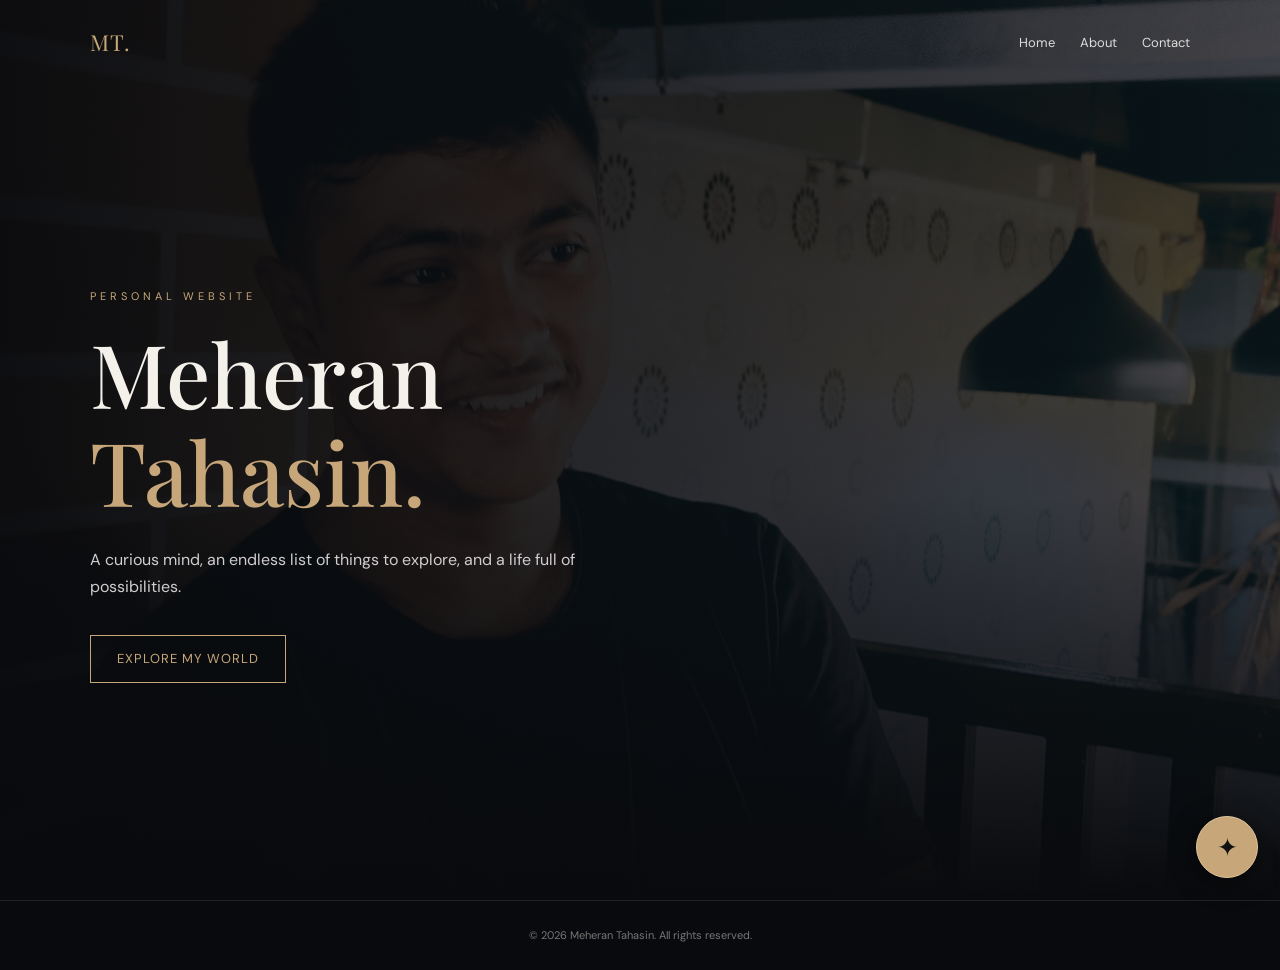
==== index.html @ 2deb5b1f "Update index.html" ====
<!DOCTYPE html>
<html lang="en">
<head>
  <meta charset="UTF-8">
  <meta name="viewport" content="width=device-width, initial-scale=1.0">

  <title>Meheran Tahasin | Personal Website</title>
  <meta name="description" content="The personal website of Meheran Tahasin. Student, technology enthusiast, and aspiring computer scientist.">
  <meta name="author" content="Meheran Tahasin">
  <meta name="theme-color" content="#090a0d">

  <link rel="canonical" href="https://meherantahasin-png.github.io/">

  <meta property="og:type" content="website">
  <meta property="og:title" content="Meheran Tahasin">
  <meta property="og:description" content="A little about my world, interests, ambitions, and ideas.">
  <meta property="og:url" content="https://meherantahasin-png.github.io/">
  <meta property="og:image" content="https://meherantahasin-png.github.io/profile.jpg">

  <link rel="preconnect" href="https://fonts.googleapis.com">
  <link rel="preconnect" href="https://fonts.gstatic.com" crossorigin>
  <link href="https://fonts.googleapis.com/css2?family=DM+Sans:wght@400;500;600;700&family=Playfair+Display:wght@400;500;600;700&display=swap" rel="stylesheet">

  <style>
    :root {
      --bg: #090a0d;
      --surface: #111318;
      --gold: #c7a77a;
      --white: #f4f1eb;
      --muted: #a09da0;
      --border: rgba(255,255,255,.1);
    }

    * {
      margin: 0;
      padding: 0;
      box-sizing: border-box;
      scroll-behavior: smooth;
    }

    body {
      background: var(--bg);
      color: var(--white);
      font-family: 'DM Sans', sans-serif;
      line-height: 1.7;
      overflow-x: hidden;
    }

    a {
      color: inherit;
      text-decoration: none;
    }

    .container {
      width: min(1100px, 88%);
      margin: auto;
    }

    /* Navigation */

    header {
      position: absolute;
      top: 0;
      left: 0;
      width: 100%;
      z-index: 10;
      padding: 24px 0;
    }

    nav {
      display: flex;
      align-items: center;
      justify-content: space-between;
      gap: 20px;
    }

    .logo {
      font-family: 'Playfair Display', serif;
      font-size: 22px;
      color: var(--gold);
      letter-spacing: 1px;
    }

    .nav-links {
      display: flex;
      gap: 25px;
      list-style: none;
      font-size: 13px;
      color: #ddd;
    }

    .nav-links a {
      transition: color .3s;
    }

    .nav-links a:hover {
      color: var(--gold);
    }

    /* Hero */

    .hero {
      min-height: 100vh;
      position: relative;
      display: flex;
      align-items: center;
      overflow: hidden;
      background: #101116;
    }

    .hero-video {
      position: absolute;
      inset: 0;
      width: 100%;
      height: 100%;
      object-fit: cover;
      z-index: 0;
      opacity: .48;
    }

    .hero-overlay {
      position: absolute;
      inset: 0;
      z-index: 1;
      background:
        linear-gradient(90deg, rgba(9,10,13,.95), rgba(9,10,13,.45)),
        linear-gradient(0deg, var(--bg), transparent 45%);
    }

    .hero-content {
      position: relative;
      z-index: 2;
      padding-top: 70px;
    }

    .eyebrow {
      color: var(--gold);
      text-transform: uppercase;
      letter-spacing: 4px;
      font-size: 11px;
      margin-bottom: 18px;
    }

    h1 {
      font-family: 'Playfair Display', serif;
      font-size: clamp(48px, 8vw, 88px);
      font-weight: 500;
      line-height: 1.12;
      max-width: 800px;
    }

    h1 span {
      color: var(--gold);
    }

    .hero-description {
      color: #d0cdd0;
      max-width: 520px;
      margin-top: 25px;
      font-size: 16px;
    }

    .hero-button {
      display: inline-block;
      margin-top: 35px;
      padding: 12px 26px;
      border: 1px solid var(--gold);
      color: var(--gold);
      font-size: 13px;
      letter-spacing: 1px;
      transition: .3s;
    }

    .hero-button:hover {
      background: var(--gold);
      color: var(--bg);
    }

    /* Footer */

    footer {
      padding: 25px 0;
      text-align: center;
      color: #777;
      font-size: 11px;
      border-top: 1px solid var(--border);
      background: var(--bg);
    }

    /* Mobile */

    @media (max-width: 700px) {
      header {
        padding: 18px 0;
      }

      .nav-links {
        gap: 15px;
        font-size: 11px;
      }

      .logo {
        font-size: 18px;
      }

      .hero {
        min-height: 90vh;
      }

      .hero-overlay {
        background:
          linear-gradient(90deg, rgba(9,10,13,.88), rgba(9,10,13,.55)),
          linear-gradient(0deg, var(--bg), transparent 65%);
      }

      .hero-description {
        font-size: 14px;
      }
    }

    @media (max-width: 380px) {
      .nav-links {
        gap: 10px;
        font-size: 10px;
      }
    }

    @media (prefers-reduced-motion: reduce) {
      *,
      *::before,
      *::after {
        scroll-behavior: auto !important;
        animation: none !important;
        transition: none !important;
      }

      .hero-video {
        display: none;
      }
    }
  </style>

  <script type="application/ld+json">
  {
    "@context": "https://schema.org",
    "@type": "Person",
    "name": "Meheran Tahasin",
    "url": "https://meherantahasin-png.github.io/",
    "image": "https://meherantahasin-png.github.io/profile.jpg",
    "email": "meherantahasin@gmail.com",
    "nationality": "Bangladeshi",
    "sameAs": [
      "https://www.instagram.com/meheran_tahasin/",
      "https://www.facebook.com/share/1RuGTZngkF/",
      "https://wa.me/8801410629070"
    ]
  }
  </script>
</head>

<body>

  <!-- NAVIGATION -->

  <header>
    <div class="container">
      <nav>
        <a href="index.html" class="logo">MT.</a>

        <ul class="nav-links">
          <li><a href="index.html" aria-current="page">Home</a></li>
          <li><a href="about.html">About</a></li>
          <li><a href="contact.html">Contact</a></li>
        </ul>
      </nav>
    </div>
  </header>

  <main>

    <!-- HERO -->

    <section class="hero" id="home">

      <video
        class="hero-video"
        autoplay
        muted
        loop
        playsinline
        preload="metadata"
        poster="profile.jpg"
        aria-hidden="true">

        <source src="972.mp4" type="video/mp4">
      </video>

      <div class="hero-overlay"></div>

      <div class="container hero-content">

        <p class="eyebrow">Personal Website</p>

        <h1>
          Meheran<br>
          <span>Tahasin.</span>
        </h1>

        <p class="hero-description">
          A curious mind, an endless list of things to explore,
          and a life full of possibilities.
        </p>

        <a href="about.html" class="hero-button">
          EXPLORE MY WORLD
        </a>

      </div>
    </section>

  </main>

  <!-- FOOTER -->

  <footer>
    <div class="container">
      © <span id="year"></span> Meheran Tahasin. All rights reserved.
    </div>
  </footer>

  <!-- SHARED AI CHATBOT -->

  <script>
    document.getElementById("year").textContent =
      new Date().getFullYear();
  </script>

  <script src="chatbot.js" defer></script>

</body>
</html>
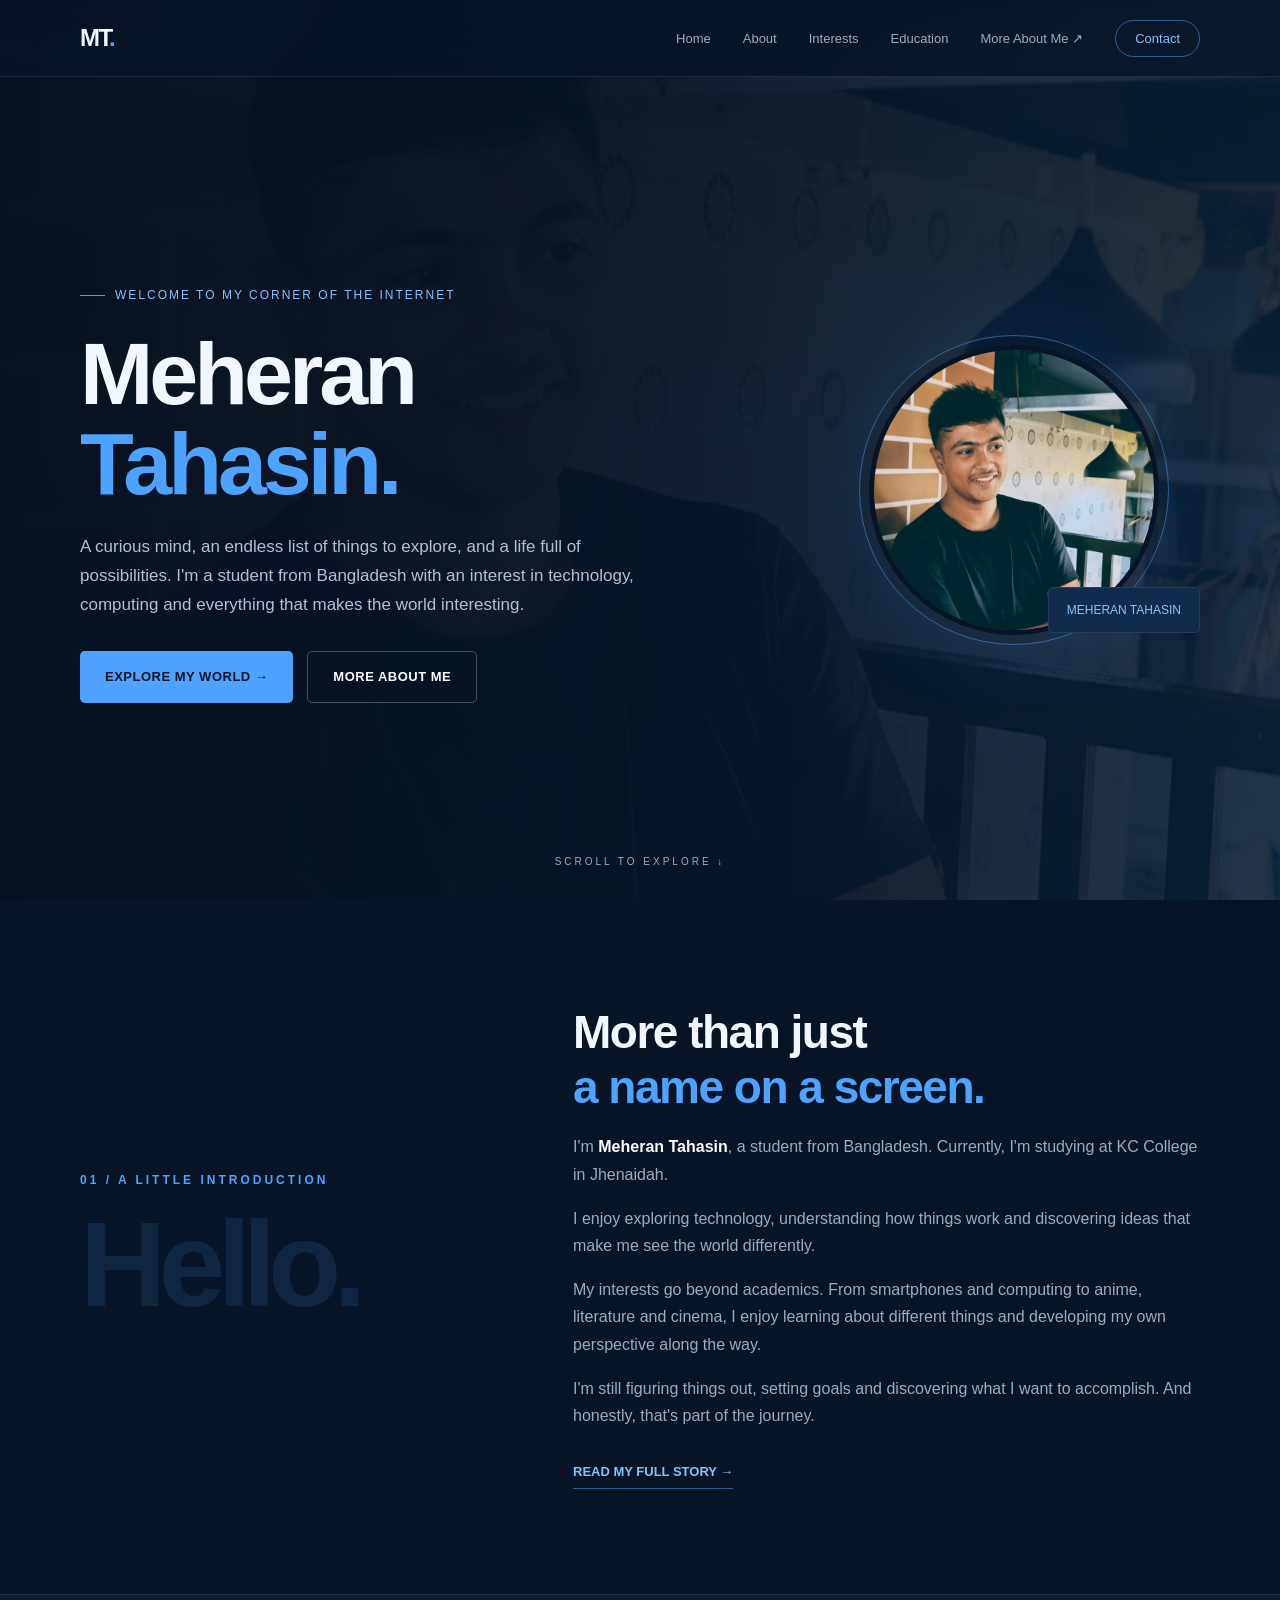
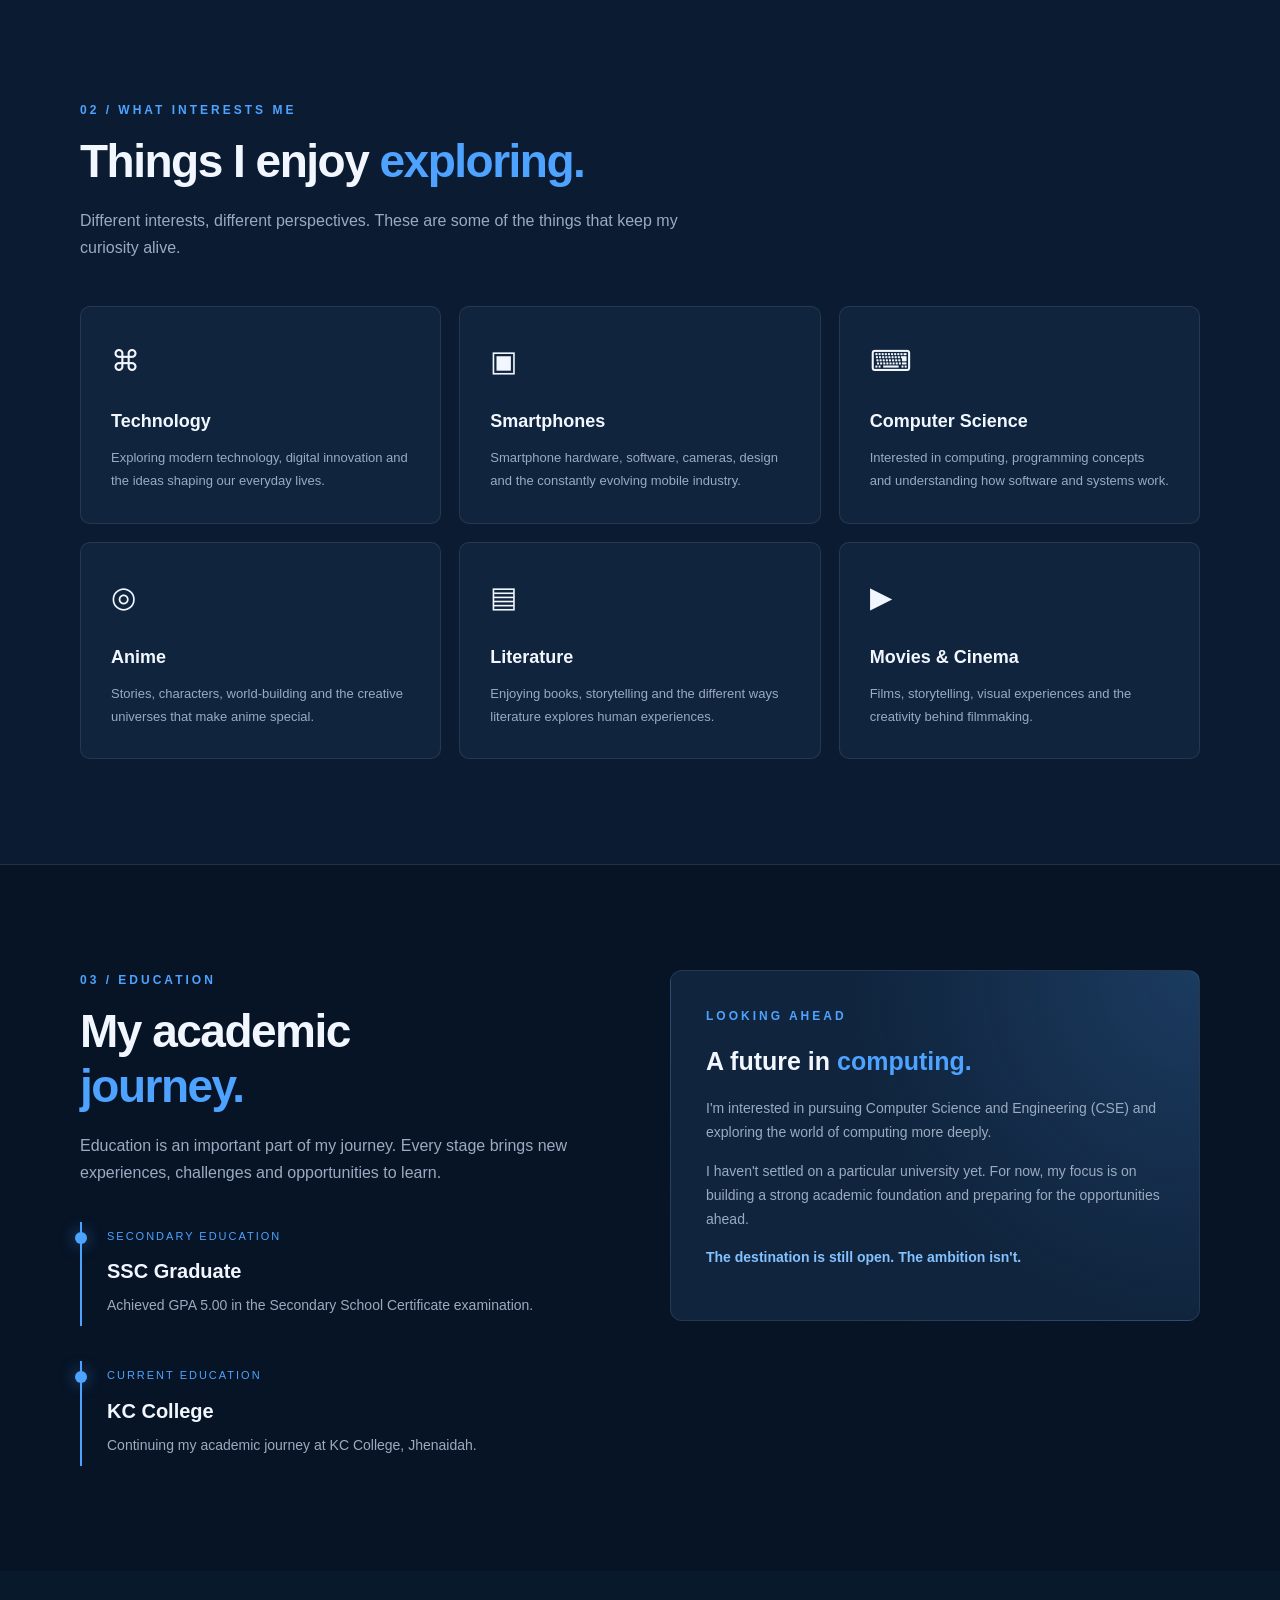
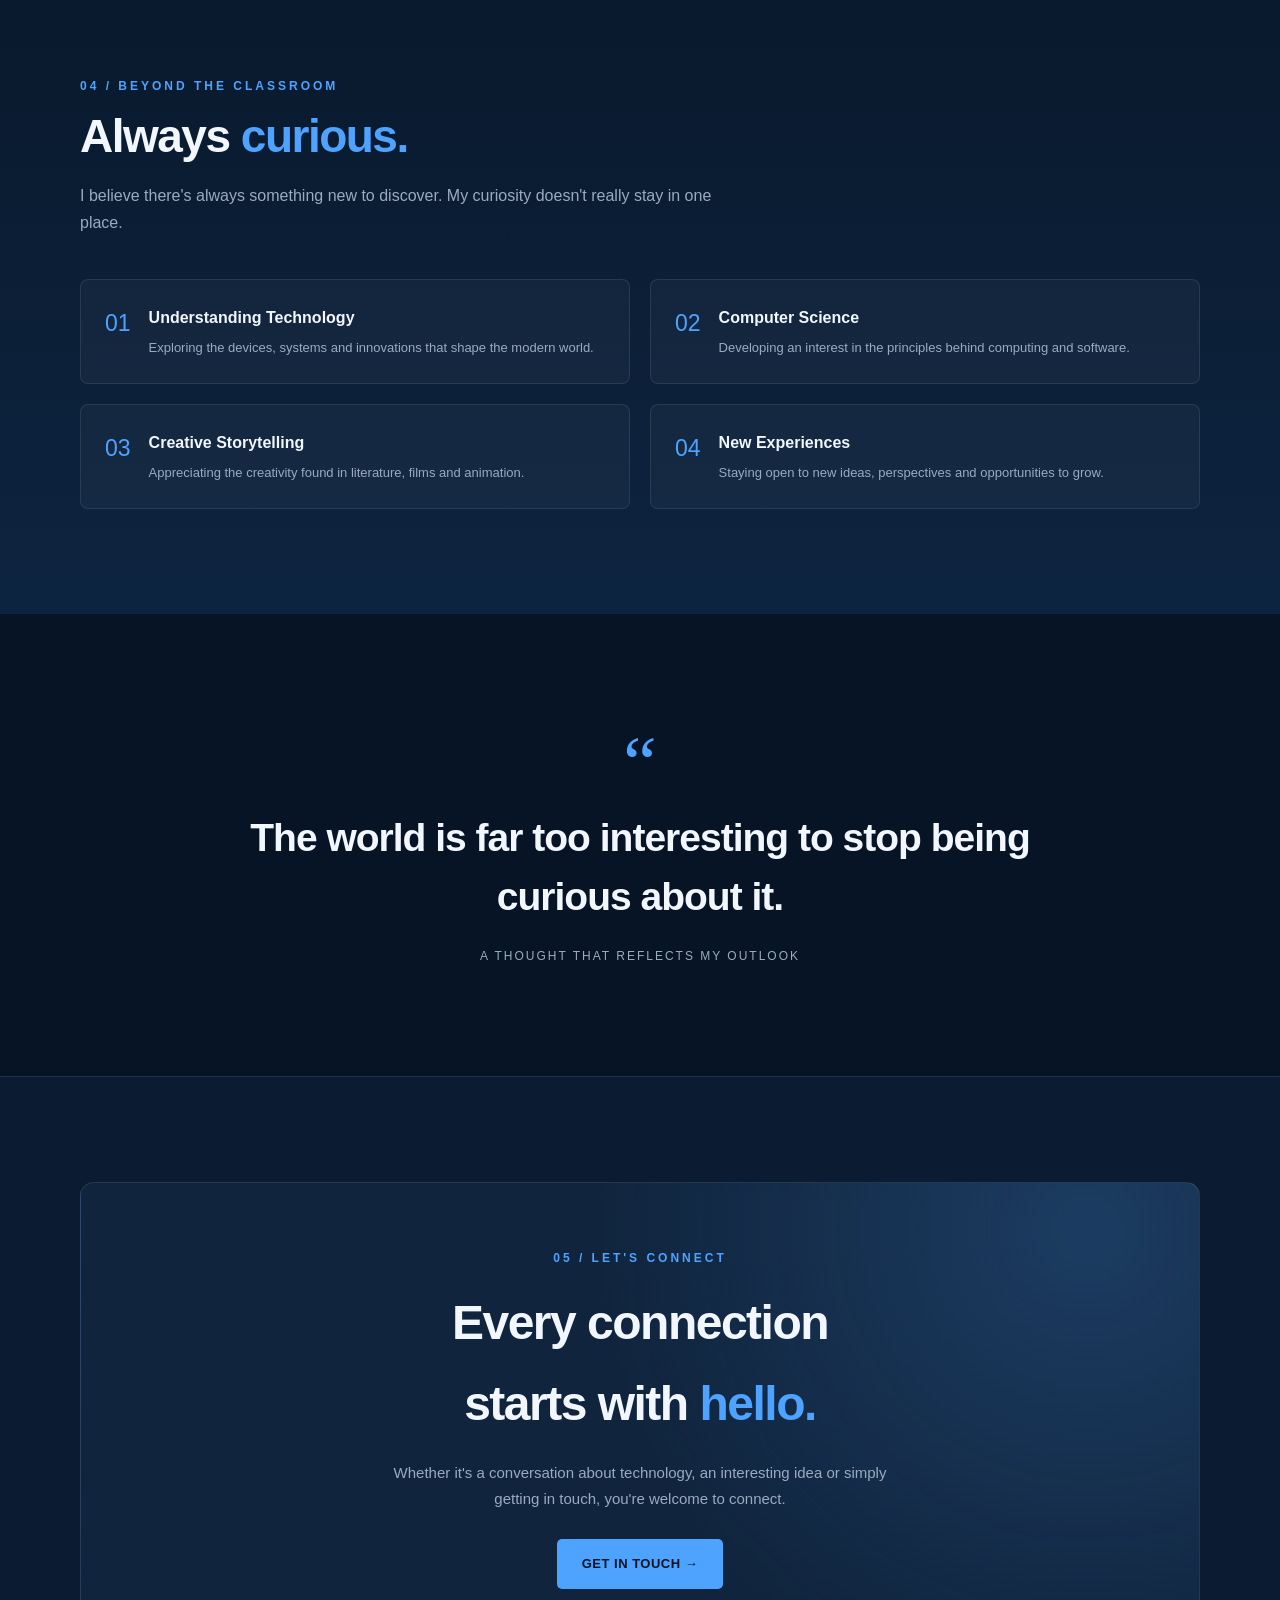
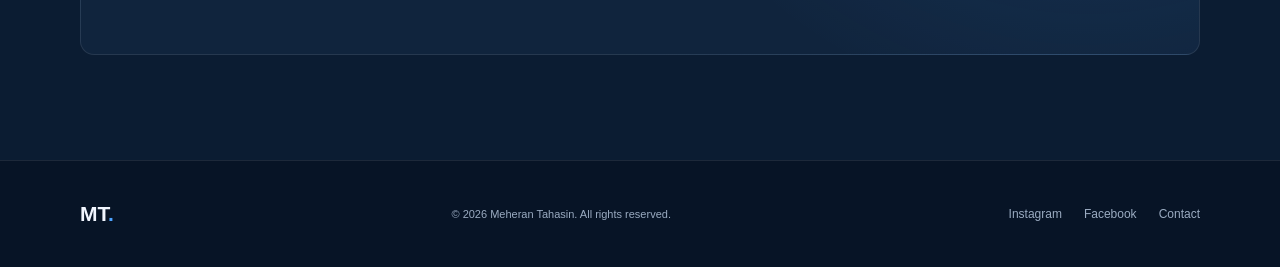
==== commit 3f0c1d61: "Update index.html" ====
--- a/index.html
+++ b/index.html
@@ -1,341 +1,1592 @@
 <!DOCTYPE html>
 <html lang="en">
 <head>
-  <meta charset="UTF-8">
-  <meta name="viewport" content="width=device-width, initial-scale=1.0">
-
-  <title>Meheran Tahasin | Personal Website</title>
-  <meta name="description" content="The personal website of Meheran Tahasin. Student, technology enthusiast, and aspiring computer scientist.">
-  <meta name="author" content="Meheran Tahasin">
-  <meta name="theme-color" content="#090a0d">
-
-  <link rel="canonical" href="https://meherantahasin-png.github.io/">
-
-  <meta property="og:type" content="website">
-  <meta property="og:title" content="Meheran Tahasin">
-  <meta property="og:description" content="A little about my world, interests, ambitions, and ideas.">
-  <meta property="og:url" content="https://meherantahasin-png.github.io/">
-  <meta property="og:image" content="https://meherantahasin-png.github.io/profile.jpg">
-
-  <link rel="preconnect" href="https://fonts.googleapis.com">
-  <link rel="preconnect" href="https://fonts.gstatic.com" crossorigin>
-  <link href="https://fonts.googleapis.com/css2?family=DM+Sans:wght@400;500;600;700&family=Playfair+Display:wght@400;500;600;700&display=swap" rel="stylesheet">
-
-  <style>
-    :root {
-      --bg: #090a0d;
-      --surface: #111318;
-      --gold: #c7a77a;
-      --white: #f4f1eb;
-      --muted: #a09da0;
-      --border: rgba(255,255,255,.1);
+    <meta charset="UTF-8">
+    <meta name="viewport" content="width=device-width, initial-scale=1.0">
+
+    <title>Meheran Tahasin | Personal Website</title>
+
+    <meta name="description" content="The personal website of Meheran Tahasin, a Bangladeshi student interested in technology, smartphones, computing, literature and exploring new ideas.">
+
+    <meta name="author" content="Meheran Tahasin">
+    <meta name="robots" content="index, follow">
+    <meta name="theme-color" content="#071426">
+
+    <link rel="canonical" href="https://meherantahasin-png.github.io/">
+
+    <!-- Open Graph -->
+    <meta property="og:type" content="website">
+    <meta property="og:title" content="Meheran Tahasin | Personal Website">
+    <meta property="og:description" content="A curious mind, an endless list of things to explore, and a life full of possibilities.">
+    <meta property="og:url" content="https://meherantahasin-png.github.io/">
+    <meta property="og:image" content="https://meherantahasin-png.github.io/profile.jpg">
+
+    <meta name="twitter:card" content="summary_large_image">
+    <meta name="twitter:title" content="Meheran Tahasin">
+    <meta name="twitter:description" content="Explore the personal website of Meheran Tahasin.">
+    <meta name="twitter:image" content="https://meherantahasin-png.github.io/profile.jpg">
+
+    <!-- Person structured data -->
+    <script type="application/ld+json">
+    {
+        "@context": "https://schema.org",
+        "@type": "Person",
+        "name": "Meheran Tahasin",
+        "url": "https://meherantahasin-png.github.io/",
+        "image": "https://meherantahasin-png.github.io/profile.jpg",
+        "description": "A Bangladeshi student interested in technology, smartphones, computing, literature and cinema.",
+        "nationality": {
+            "@type": "Country",
+            "name": "Bangladesh"
+        },
+        "sameAs": [
+            "https://www.facebook.com/share/1RuGTZngkF/",
+            "https://www.instagram.com/meheran_tahasin/"
+        ]
     }
-
-    * {
-      margin: 0;
-      padding: 0;
-      box-sizing: border-box;
-      scroll-behavior: smooth;
-    }
-
-    body {
-      background: var(--bg);
-      color: var(--white);
-      font-family: 'DM Sans', sans-serif;
-      line-height: 1.7;
-      overflow-x: hidden;
-    }
-
-    a {
-      color: inherit;
-      text-decoration: none;
-    }
-
-    .container {
-      width: min(1100px, 88%);
-      margin: auto;
-    }
-
-    /* Navigation */
-
-    header {
-      position: absolute;
-      top: 0;
-      left: 0;
-      width: 100%;
-      z-index: 10;
-      padding: 24px 0;
-    }
-
-    nav {
-      display: flex;
-      align-items: center;
-      justify-content: space-between;
-      gap: 20px;
-    }
-
-    .logo {
-      font-family: 'Playfair Display', serif;
-      font-size: 22px;
-      color: var(--gold);
-      letter-spacing: 1px;
-    }
-
-    .nav-links {
-      display: flex;
-      gap: 25px;
-      list-style: none;
-      font-size: 13px;
-      color: #ddd;
-    }
-
-    .nav-links a {
-      transition: color .3s;
-    }
-
-    .nav-links a:hover {
-      color: var(--gold);
-    }
-
-    /* Hero */
-
-    .hero {
-      min-height: 100vh;
-      position: relative;
-      display: flex;
-      align-items: center;
-      overflow: hidden;
-      background: #101116;
-    }
-
-    .hero-video {
-      position: absolute;
-      inset: 0;
-      width: 100%;
-      height: 100%;
-      object-fit: cover;
-      z-index: 0;
-      opacity: .48;
-    }
-
-    .hero-overlay {
-      position: absolute;
-      inset: 0;
-      z-index: 1;
-      background:
-        linear-gradient(90deg, rgba(9,10,13,.95), rgba(9,10,13,.45)),
-        linear-gradient(0deg, var(--bg), transparent 45%);
-    }
-
-    .hero-content {
-      position: relative;
-      z-index: 2;
-      padding-top: 70px;
-    }
-
-    .eyebrow {
-      color: var(--gold);
-      text-transform: uppercase;
-      letter-spacing: 4px;
-      font-size: 11px;
-      margin-bottom: 18px;
-    }
-
-    h1 {
-      font-family: 'Playfair Display', serif;
-      font-size: clamp(48px, 8vw, 88px);
-      font-weight: 500;
-      line-height: 1.12;
-      max-width: 800px;
-    }
-
-    h1 span {
-      color: var(--gold);
-    }
-
-    .hero-description {
-      color: #d0cdd0;
-      max-width: 520px;
-      margin-top: 25px;
-      font-size: 16px;
-    }
-
-    .hero-button {
-      display: inline-block;
-      margin-top: 35px;
-      padding: 12px 26px;
-      border: 1px solid var(--gold);
-      color: var(--gold);
-      font-size: 13px;
-      letter-spacing: 1px;
-      transition: .3s;
-    }
-
-    .hero-button:hover {
-      background: var(--gold);
-      color: var(--bg);
-    }
-
-    /* Footer */
-
-    footer {
-      padding: 25px 0;
-      text-align: center;
-      color: #777;
-      font-size: 11px;
-      border-top: 1px solid var(--border);
-      background: var(--bg);
-    }
-
-    /* Mobile */
-
-    @media (max-width: 700px) {
-      header {
-        padding: 18px 0;
-      }
-
-      .nav-links {
-        gap: 15px;
-        font-size: 11px;
-      }
-
-      .logo {
-        font-size: 18px;
-      }
-
-      .hero {
-        min-height: 90vh;
-      }
-
-      .hero-overlay {
-        background:
-          linear-gradient(90deg, rgba(9,10,13,.88), rgba(9,10,13,.55)),
-          linear-gradient(0deg, var(--bg), transparent 65%);
-      }
-
-      .hero-description {
-        font-size: 14px;
-      }
-    }
-
-    @media (max-width: 380px) {
-      .nav-links {
-        gap: 10px;
-        font-size: 10px;
-      }
-    }
-
-    @media (prefers-reduced-motion: reduce) {
-      *,
-      *::before,
-      *::after {
-        scroll-behavior: auto !important;
-        animation: none !important;
-        transition: none !important;
-      }
-
-      .hero-video {
-        display: none;
-      }
-    }
-  </style>
-
-  <script type="application/ld+json">
-  {
-    "@context": "https://schema.org",
-    "@type": "Person",
-    "name": "Meheran Tahasin",
-    "url": "https://meherantahasin-png.github.io/",
-    "image": "https://meherantahasin-png.github.io/profile.jpg",
-    "email": "meherantahasin@gmail.com",
-    "nationality": "Bangladeshi",
-    "sameAs": [
-      "https://www.instagram.com/meheran_tahasin/",
-      "https://www.facebook.com/share/1RuGTZngkF/",
-      "https://wa.me/8801410629070"
-    ]
-  }
-  </script>
+    </script>
+
+    <style>
+        /* =========================
+           GLOBAL SETTINGS
+        ========================= */
+
+        :root {
+            --bg: #071426;
+            --bg-light: #0b1c32;
+            --card: #10243d;
+            --card-hover: #142d4b;
+            --blue: #4da3ff;
+            --blue-light: #83c2ff;
+            --text: #f1f6ff;
+            --muted: #9aabc1;
+            --border: rgba(255,255,255,0.09);
+            --max-width: 1120px;
+        }
+
+        * {
+            margin: 0;
+            padding: 0;
+            box-sizing: border-box;
+        }
+
+        html {
+            scroll-behavior: smooth;
+            scroll-padding-top: 90px;
+        }
+
+        body {
+            background: var(--bg);
+            color: var(--text);
+            font-family: -apple-system, BlinkMacSystemFont,
+                "Segoe UI", Roboto, Arial, sans-serif;
+            line-height: 1.7;
+            overflow-x: hidden;
+        }
+
+        a {
+            color: inherit;
+            text-decoration: none;
+        }
+
+        img {
+            max-width: 100%;
+            display: block;
+        }
+
+        .container {
+            width: min(90%, var(--max-width));
+            margin: auto;
+        }
+
+        .section {
+            padding: 105px 0;
+            position: relative;
+        }
+
+        .section-label {
+            color: var(--blue);
+            font-size: 12px;
+            letter-spacing: 3px;
+            text-transform: uppercase;
+            font-weight: 700;
+            margin-bottom: 13px;
+        }
+
+        .section-title {
+            font-size: clamp(30px, 5vw, 46px);
+            line-height: 1.2;
+            letter-spacing: -1.5px;
+            margin-bottom: 18px;
+        }
+
+        .section-description {
+            color: var(--muted);
+            max-width: 650px;
+            font-size: 16px;
+        }
+
+        .blue-text {
+            color: var(--blue);
+        }
+
+        /* =========================
+           NAVIGATION
+        ========================= */
+
+        header {
+            position: fixed;
+            top: 0;
+            left: 0;
+            width: 100%;
+            z-index: 1000;
+            background: rgba(7,20,38,0.83);
+            backdrop-filter: blur(18px);
+            border-bottom: 1px solid var(--border);
+            transition: 0.3s;
+        }
+
+        .navbar {
+            height: 76px;
+            display: flex;
+            align-items: center;
+            justify-content: space-between;
+        }
+
+        .logo {
+            font-size: 24px;
+            font-weight: 800;
+            letter-spacing: -1.5px;
+        }
+
+        .logo span {
+            color: var(--blue);
+        }
+
+        .nav-links {
+            display: flex;
+            align-items: center;
+            gap: 32px;
+            list-style: none;
+        }
+
+        .nav-links a {
+            font-size: 13px;
+            color: var(--muted);
+            transition: 0.3s;
+        }
+
+        .nav-links a:hover {
+            color: var(--blue-light);
+        }
+
+        .nav-contact {
+            padding: 10px 19px;
+            border: 1px solid rgba(77,163,255,0.5);
+            border-radius: 30px;
+            color: var(--blue-light) !important;
+        }
+
+        .menu-toggle {
+            display: none;
+            background: none;
+            border: none;
+            color: white;
+            font-size: 26px;
+            cursor: pointer;
+        }
+
+        /* =========================
+           HERO
+        ========================= */
+
+        .hero {
+            min-height: 760px;
+            min-height: 100svh;
+            display: flex;
+            align-items: center;
+            position: relative;
+            overflow: hidden;
+            background:
+                radial-gradient(
+                    circle at 75% 40%,
+                    rgba(28,105,190,0.22),
+                    transparent 40%
+                ),
+                linear-gradient(135deg, #071426, #102b4c);
+        }
+
+        .hero-video {
+            position: absolute;
+            inset: 0;
+            width: 100%;
+            height: 100%;
+            object-fit: cover;
+            opacity: 0.28;
+            z-index: 0;
+        }
+
+        .hero-overlay {
+            position: absolute;
+            inset: 0;
+            background: linear-gradient(
+                90deg,
+                rgba(5,16,31,0.96) 0%,
+                rgba(5,16,31,0.82) 50%,
+                rgba(5,16,31,0.48) 100%
+            );
+            z-index: 1;
+        }
+
+        .hero-content {
+            position: relative;
+            z-index: 2;
+            padding-top: 80px;
+            display: grid;
+            grid-template-columns: 1.3fr 0.7fr;
+            align-items: center;
+            gap: 55px;
+        }
+
+        .hero-tag {
+            display: inline-flex;
+            align-items: center;
+            gap: 10px;
+            color: var(--blue-light);
+            font-size: 12px;
+            letter-spacing: 2px;
+            text-transform: uppercase;
+            margin-bottom: 24px;
+        }
+
+        .hero-tag::before {
+            content: "";
+            width: 25px;
+            height: 1px;
+            background: var(--blue);
+        }
+
+        .hero h1 {
+            font-size: clamp(48px, 8vw, 88px);
+            line-height: 1.02;
+            letter-spacing: -4px;
+            font-weight: 800;
+            margin-bottom: 24px;
+        }
+
+        .hero h1 span {
+            color: var(--blue);
+        }
+
+        .hero-description {
+            max-width: 560px;
+            color: #b2c0d2;
+            font-size: 17px;
+            margin-bottom: 32px;
+        }
+
+        .hero-buttons {
+            display: flex;
+            flex-wrap: wrap;
+            gap: 14px;
+        }
+
+        .btn {
+            display: inline-flex;
+            align-items: center;
+            justify-content: center;
+            padding: 14px 25px;
+            border-radius: 5px;
+            font-size: 13px;
+            font-weight: 700;
+            letter-spacing: 0.5px;
+            transition: 0.3s;
+        }
+
+        .btn-primary {
+            background: var(--blue);
+            color: #061426;
+        }
+
+        .btn-primary:hover {
+            background: var(--blue-light);
+            transform: translateY(-3px);
+        }
+
+        .btn-outline {
+            border: 1px solid rgba(255,255,255,0.25);
+            color: white;
+        }
+
+        .btn-outline:hover {
+            border-color: var(--blue);
+            color: var(--blue-light);
+        }
+
+        .hero-image-wrapper {
+            display: flex;
+            justify-content: center;
+            position: relative;
+        }
+
+        .hero-image-ring {
+            width: min(310px, 100%);
+            aspect-ratio: 1;
+            border-radius: 50%;
+            padding: 9px;
+            border: 1px solid rgba(77,163,255,0.5);
+            box-shadow: 0 0 80px rgba(42,125,220,0.15);
+        }
+
+        .hero-image-ring img {
+            width: 100%;
+            height: 100%;
+            border-radius: 50%;
+            object-fit: cover;
+            border: 5px solid var(--bg);
+        }
+
+        .hero-image-label {
+            position: absolute;
+            bottom: 12px;
+            right: 0;
+            background: #102b4c;
+            border: 1px solid var(--border);
+            padding: 12px 18px;
+            font-size: 12px;
+            color: var(--blue-light);
+            border-radius: 5px;
+        }
+
+        .scroll-indicator {
+            position: absolute;
+            bottom: 30px;
+            left: 50%;
+            transform: translateX(-50%);
+            color: var(--muted);
+            font-size: 10px;
+            letter-spacing: 3px;
+            z-index: 2;
+        }
+
+        /* =========================
+           INTRODUCTION
+        ========================= */
+
+        .intro-grid {
+            display: grid;
+            grid-template-columns: 0.8fr 1.2fr;
+            gap: 75px;
+            align-items: center;
+        }
+
+        .intro-number {
+            font-size: 120px;
+            font-weight: 800;
+            line-height: 1;
+            color: rgba(77,163,255,0.12);
+            letter-spacing: -8px;
+        }
+
+        .intro-content p {
+            color: var(--muted);
+            font-size: 16px;
+            margin-bottom: 17px;
+        }
+
+        .intro-content p strong {
+            color: white;
+        }
+
+        .text-link {
+            display: inline-block;
+            margin-top: 15px;
+            color: var(--blue-light);
+            font-size: 13px;
+            font-weight: 700;
+            border-bottom: 1px solid rgba(77,163,255,0.5);
+            padding-bottom: 5px;
+        }
+
+        /* =========================
+           INTERESTS
+        ========================= */
+
+        .interests-section {
+            background: var(--bg-light);
+            border-top: 1px solid var(--border);
+            border-bottom: 1px solid var(--border);
+        }
+
+        .interest-grid {
+            display: grid;
+            grid-template-columns: repeat(3, 1fr);
+            gap: 18px;
+            margin-top: 45px;
+        }
+
+        .interest-card {
+            background: var(--card);
+            border: 1px solid var(--border);
+            border-radius: 10px;
+            padding: 30px;
+            min-height: 205px;
+            transition: 0.3s;
+        }
+
+        .interest-card:hover {
+            transform: translateY(-6px);
+            background: var(--card-hover);
+            border-color: rgba(77,163,255,0.4);
+        }
+
+        .interest-icon {
+            font-size: 29px;
+            margin-bottom: 20px;
+        }
+
+        .interest-card h3 {
+            font-size: 18px;
+            margin-bottom: 9px;
+        }
+
+        .interest-card p {
+            color: var(--muted);
+            font-size: 13px;
+            line-height: 1.8;
+        }
+
+        /* =========================
+           EDUCATION
+        ========================= */
+
+        .education-layout {
+            display: grid;
+            grid-template-columns: 1fr 1fr;
+            gap: 60px;
+            align-items: start;
+        }
+
+        .education-card {
+            margin-top: 35px;
+            border-left: 2px solid var(--blue);
+            padding: 5px 0 8px 25px;
+            position: relative;
+        }
+
+        .education-card::before {
+            content: "";
+            position: absolute;
+            left: -7px;
+            top: 10px;
+            width: 12px;
+            height: 12px;
+            border-radius: 50%;
+            background: var(--blue);
+            box-shadow: 0 0 15px rgba(77,163,255,0.5);
+        }
+
+        .education-date {
+            color: var(--blue);
+            font-size: 11px;
+            letter-spacing: 2px;
+            text-transform: uppercase;
+            margin-bottom: 9px;
+        }
+
+        .education-card h3 {
+            font-size: 20px;
+            margin-bottom: 6px;
+        }
+
+        .education-card p {
+            color: var(--muted);
+            font-size: 14px;
+        }
+
+        .education-highlight {
+            background:
+                radial-gradient(
+                    circle at 100% 0%,
+                    rgba(77,163,255,0.18),
+                    transparent 55%
+                ),
+                var(--card);
+            border: 1px solid var(--border);
+            padding: 35px;
+            border-radius: 12px;
+        }
+
+        .education-highlight h3 {
+            font-size: 25px;
+            margin-bottom: 15px;
+        }
+
+        .education-highlight p {
+            color: var(--muted);
+            font-size: 14px;
+            margin-bottom: 15px;
+        }
+
+        .education-highlight .highlight-text {
+            color: var(--blue-light);
+            font-weight: 600;
+        }
+
+        /* =========================
+           CURRENTLY EXPLORING
+        ========================= */
+
+        .exploring-section {
+            background: linear-gradient(
+                180deg,
+                #09192c,
+                #0d2440
+            );
+        }
+
+        .exploring-grid {
+            display: grid;
+            grid-template-columns: 1fr 1fr;
+            gap: 20px;
+            margin-top: 42px;
+        }
+
+        .exploring-item {
+            display: flex;
+            align-items: flex-start;
+            gap: 18px;
+            padding: 24px;
+            background: rgba(255,255,255,0.035);
+            border: 1px solid var(--border);
+            border-radius: 8px;
+        }
+
+        .exploring-icon {
+            color: var(--blue);
+            font-size: 23px;
+        }
+
+        .exploring-item h3 {
+            font-size: 16px;
+            margin-bottom: 6px;
+        }
+
+        .exploring-item p {
+            font-size: 13px;
+            color: var(--muted);
+        }
+
+        /* =========================
+           PERSONAL PHILOSOPHY
+        ========================= */
+
+        .quote-section {
+            text-align: center;
+            padding: 110px 0;
+        }
+
+        .quote-mark {
+            font-family: Georgia, serif;
+            color: var(--blue);
+            font-size: 75px;
+            line-height: 1;
+        }
+
+        .quote-section h2 {
+            font-size: clamp(25px, 4vw, 39px);
+            line-height: 1.5;
+            max-width: 850px;
+            margin: 10px auto 20px;
+            letter-spacing: -1px;
+        }
+
+        .quote-section p {
+            color: var(--muted);
+            font-size: 12px;
+            letter-spacing: 2px;
+            text-transform: uppercase;
+        }
+
+        /* =========================
+           CONTACT CTA
+        ========================= */
+
+        .contact-section {
+            background: var(--bg-light);
+            border-top: 1px solid var(--border);
+        }
+
+        .contact-box {
+            background:
+                radial-gradient(
+                    circle at 90% 10%,
+                    rgba(77,163,255,0.19),
+                    transparent 45%
+                ),
+                #10243d;
+            border: 1px solid var(--border);
+            border-radius: 14px;
+            padding: 65px 35px;
+            text-align: center;
+        }
+
+        .contact-box h2 {
+            font-size: clamp(30px, 5vw, 48px);
+            letter-spacing: -1.5px;
+            margin-bottom: 15px;
+        }
+
+        .contact-box p {
+            max-width: 540px;
+            margin: auto;
+            color: var(--muted);
+            font-size: 15px;
+        }
+
+        .contact-box .btn {
+            margin-top: 28px;
+        }
+
+        /* =========================
+           FOOTER
+        ========================= */
+
+        footer {
+            padding: 35px 0;
+            border-top: 1px solid var(--border);
+        }
+
+        .footer-content {
+            display: flex;
+            justify-content: space-between;
+            align-items: center;
+            gap: 20px;
+            flex-wrap: wrap;
+        }
+
+        .footer-logo {
+            font-size: 21px;
+            font-weight: 800;
+        }
+
+        .footer-logo span {
+            color: var(--blue);
+        }
+
+        .footer-content p {
+            color: var(--muted);
+            font-size: 11px;
+        }
+
+        .footer-links {
+            display: flex;
+            gap: 22px;
+        }
+
+        .footer-links a {
+            font-size: 12px;
+            color: var(--muted);
+            transition: 0.3s;
+        }
+
+        .footer-links a:hover {
+            color: var(--blue-light);
+        }
+
+        /* =========================
+           ANIMATIONS
+        ========================= */
+
+        .reveal {
+            opacity: 0;
+            transform: translateY(25px);
+            transition: opacity 0.8s ease,
+                        transform 0.8s ease;
+        }
+
+        .reveal.visible {
+            opacity: 1;
+            transform: translateY(0);
+        }
+
+        @media (prefers-reduced-motion: reduce) {
+            html {
+                scroll-behavior: auto;
+            }
+
+            *, *::before, *::after {
+                animation-duration: 0.01ms !important;
+                transition-duration: 0.01ms !important;
+            }
+
+            .reveal {
+                opacity: 1;
+                transform: none;
+            }
+        }
+
+        /* =========================
+           TABLET
+        ========================= */
+
+        @media (max-width: 850px) {
+
+            .hero-content {
+                grid-template-columns: 1fr;
+                text-align: center;
+                gap: 40px;
+                padding-top: 120px;
+                padding-bottom: 90px;
+            }
+
+            .hero-description {
+                margin-left: auto;
+                margin-right: auto;
+            }
+
+            .hero-tag {
+                justify-content: center;
+            }
+
+            .hero-buttons {
+                justify-content: center;
+            }
+
+            .hero-image-wrapper {
+                grid-row: 1;
+            }
+
+            .hero-image-ring {
+                width: 220px;
+            }
+
+            .hero-image-label {
+                right: 10%;
+            }
+
+            .intro-grid {
+                grid-template-columns: 1fr;
+                gap: 10px;
+            }
+
+            .intro-number {
+                font-size: 85px;
+            }
+
+            .education-layout {
+                grid-template-columns: 1fr;
+                gap: 30px;
+            }
+
+            .interest-grid {
+                grid-template-columns: repeat(2, 1fr);
+            }
+        }
+
+        /* =========================
+           MOBILE
+        ========================= */
+
+        @media (max-width: 600px) {
+
+            .container {
+                width: 88%;
+            }
+
+            .section {
+                padding: 75px 0;
+            }
+
+            .navbar {
+                height: 66px;
+            }
+
+            .menu-toggle {
+                display: block;
+            }
+
+            .nav-links {
+                display: none;
+                position: absolute;
+                top: 66px;
+                left: 0;
+                width: 100%;
+                background: #0b1c32;
+                flex-direction: column;
+                align-items: stretch;
+                gap: 0;
+                padding: 12px 6%;
+                border-bottom: 1px solid var(--border);
+            }
+
+            .nav-links.active {
+                display: flex;
+            }
+
+            .nav-links li a {
+                display: block;
+                padding: 14px 0;
+            }
+
+            .nav-contact {
+                display: inline-block !important;
+                width: fit-content;
+                margin: 8px 0 15px;
+                padding: 9px 17px !important;
+            }
+
+            .hero {
+                min-height: auto;
+            }
+
+            .hero-content {
+                padding-top: 115px;
+                padding-bottom: 100px;
+            }
+
+            .hero h1 {
+                font-size: 49px;
+                letter-spacing: -2.5px;
+            }
+
+            .hero-description {
+                font-size: 14px;
+            }
+
+            .hero-image-ring {
+                width: 185px;
+            }
+
+            .hero-image-label {
+                right: 0;
+                font-size: 10px;
+            }
+
+            .hero-overlay {
+                background: rgba(5,16,31,0.78);
+            }
+
+            .interest-grid {
+                grid-template-columns: 1fr;
+                gap: 13px;
+            }
+
+            .interest-card {
+                min-height: auto;
+                padding: 25px;
+            }
+
+            .exploring-grid {
+                grid-template-columns: 1fr;
+            }
+
+            .exploring-item {
+                padding: 19px;
+            }
+
+            .education-highlight {
+                padding: 27px;
+            }
+
+            .quote-section {
+                padding: 80px 0;
+            }
+
+            .quote-section h2 {
+                font-size: 25px;
+            }
+
+            .contact-box {
+                padding: 45px 22px;
+            }
+
+            .footer-content {
+                flex-direction: column;
+                text-align: center;
+            }
+
+            .footer-links {
+                justify-content: center;
+            }
+
+            .scroll-indicator {
+                display: none;
+            }
+        }
+    </style>
 </head>
 
 <body>
 
-  <!-- NAVIGATION -->
-
-  <header>
-    <div class="container">
-      <nav>
-        <a href="index.html" class="logo">MT.</a>
-
-        <ul class="nav-links">
-          <li><a href="index.html" aria-current="page">Home</a></li>
-          <li><a href="about.html">About</a></li>
-          <li><a href="contact.html">Contact</a></li>
-        </ul>
-      </nav>
-    </div>
-  </header>
-
-  <main>
-
-    <!-- HERO -->
-
-    <section class="hero" id="home">
-
-      <video
-        class="hero-video"
-        autoplay
-        muted
-        loop
-        playsinline
-        preload="metadata"
-        poster="profile.jpg"
-        aria-hidden="true">
-
-        <source src="972.mp4" type="video/mp4">
-      </video>
-
-      <div class="hero-overlay"></div>
-
-      <div class="container hero-content">
-
-        <p class="eyebrow">Personal Website</p>
-
-        <h1>
-          Meheran<br>
-          <span>Tahasin.</span>
-        </h1>
-
-        <p class="hero-description">
-          A curious mind, an endless list of things to explore,
-          and a life full of possibilities.
-        </p>
-
-        <a href="about.html" class="hero-button">
-          EXPLORE MY WORLD
-        </a>
-
-      </div>
-    </section>
-
-  </main>
-
-  <!-- FOOTER -->
-
-  <footer>
-    <div class="container">
-      © <span id="year"></span> Meheran Tahasin. All rights reserved.
-    </div>
-  </footer>
-
-  <!-- SHARED AI CHATBOT -->
-
-  <script>
-    document.getElementById("year").textContent =
-      new Date().getFullYear();
-  </script>
-
-  <script src="chatbot.js" defer></script>
+    <!-- =========================
+         NAVIGATION
+    ========================= -->
+
+    <header>
+        <div class="container navbar">
+
+            <a href="#home" class="logo">MT<span>.</span></a>
+
+            <button class="menu-toggle"
+                id="menuToggle"
+                aria-label="Toggle navigation"
+                aria-expanded="false">
+                ☰
+            </button>
+
+            <ul class="nav-links" id="navLinks">
+                <li><a href="#home">Home</a></li>
+                <li><a href="#about">About</a></li>
+                <li><a href="#interests">Interests</a></li>
+                <li><a href="#education">Education</a></li>
+                <li><a href="about.html">More About Me ↗</a></li>
+                <li><a href="contact.html" class="nav-contact">Contact</a></li>
+            </ul>
+
+        </div>
+    </header>
+
+
+    <main>
+
+        <!-- =========================
+             HERO SECTION
+        ========================= -->
+
+        <section class="hero" id="home">
+
+            <video class="hero-video"
+                autoplay
+                muted
+                loop
+                playsinline
+                preload="metadata"
+                poster="profile.jpg">
+                <source src="972.mp4" type="video/mp4">
+            </video>
+
+            <div class="hero-overlay"></div>
+
+            <div class="container hero-content">
+
+                <div class="hero-text">
+
+                    <div class="hero-tag">
+                        Welcome to my corner of the internet
+                    </div>
+
+                    <h1>
+                        Meheran<br>
+                        <span>Tahasin.</span>
+                    </h1>
+
+                    <p class="hero-description">
+                        A curious mind, an endless list of things
+                        to explore, and a life full of possibilities.
+                        I'm a student from Bangladesh with an interest
+                        in technology, computing and everything
+                        that makes the world interesting.
+                    </p>
+
+                    <div class="hero-buttons">
+
+                        <a href="#about" class="btn btn-primary">
+                            EXPLORE MY WORLD →
+                        </a>
+
+                        <a href="about.html" class="btn btn-outline">
+                            MORE ABOUT ME
+                        </a>
+
+                    </div>
+
+                </div>
+
+                <div class="hero-image-wrapper">
+
+                    <div class="hero-image-ring">
+                        <img
+                            src="profile.jpg"
+                            alt="Portrait of Meheran Tahasin"
+                            fetchpriority="high">
+                    </div>
+
+                    <div class="hero-image-label">
+                        MEHERAN TAHASIN
+                    </div>
+
+                </div>
+
+            </div>
+
+            <div class="scroll-indicator">
+                SCROLL TO EXPLORE ↓
+            </div>
+
+        </section>
+
+
+        <!-- =========================
+             ABOUT SECTION
+        ========================= -->
+
+        <section class="section" id="about">
+
+            <div class="container intro-grid">
+
+                <div class="reveal">
+
+                    <div class="section-label">
+                        01 / A LITTLE INTRODUCTION
+                    </div>
+
+                    <div class="intro-number">
+                        Hello.
+                    </div>
+
+                </div>
+
+                <div class="intro-content reveal">
+
+                    <h2 class="section-title">
+                        More than just<br>
+                        <span class="blue-text">a name on a screen.</span>
+                    </h2>
+
+                    <p>
+                        I'm <strong>Meheran Tahasin</strong>, a
+                        student from Bangladesh. Currently, I'm
+                        studying at KC College in Jhenaidah.
+                    </p>
+
+                    <p>
+                        I enjoy exploring technology, understanding
+                        how things work and discovering ideas that
+                        make me see the world differently.
+                    </p>
+
+                    <p>
+                        My interests go beyond academics. From
+                        smartphones and computing to anime,
+                        literature and cinema, I enjoy learning
+                        about different things and developing
+                        my own perspective along the way.
+                    </p>
+
+                    <p>
+                        I'm still figuring things out, setting
+                        goals and discovering what I want to
+                        accomplish. And honestly, that's part
+                        of the journey.
+                    </p>
+
+                    <a href="about.html" class="text-link">
+                        READ MY FULL STORY →
+                    </a>
+
+                </div>
+
+            </div>
+
+        </section>
+
+
+        <!-- =========================
+             INTERESTS SECTION
+        ========================= -->
+
+        <section class="section interests-section" id="interests">
+
+            <div class="container">
+
+                <div class="reveal">
+
+                    <div class="section-label">
+                        02 / WHAT INTERESTS ME
+                    </div>
+
+                    <h2 class="section-title">
+                        Things I enjoy <span class="blue-text">exploring.</span>
+                    </h2>
+
+                    <p class="section-description">
+                        Different interests, different perspectives.
+                        These are some of the things that keep my
+                        curiosity alive.
+                    </p>
+
+                </div>
+
+                <div class="interest-grid">
+
+                    <div class="interest-card reveal">
+                        <div class="interest-icon">⌘</div>
+                        <h3>Technology</h3>
+                        <p>
+                            Exploring modern technology, digital
+                            innovation and the ideas shaping
+                            our everyday lives.
+                        </p>
+                    </div>
+
+                    <div class="interest-card reveal">
+                        <div class="interest-icon">▣</div>
+                        <h3>Smartphones</h3>
+                        <p>
+                            Smartphone hardware, software,
+                            cameras, design and the constantly
+                            evolving mobile industry.
+                        </p>
+                    </div>
+
+                    <div class="interest-card reveal">
+                        <div class="interest-icon">⌨</div>
+                        <h3>Computer Science</h3>
+                        <p>
+                            Interested in computing, programming
+                            concepts and understanding how
+                            software and systems work.
+                        </p>
+                    </div>
+
+                    <div class="interest-card reveal">
+                        <div class="interest-icon">◎</div>
+                        <h3>Anime</h3>
+                        <p>
+                            Stories, characters, world-building
+                            and the creative universes
+                            that make anime special.
+                        </p>
+                    </div>
+
+                    <div class="interest-card reveal">
+                        <div class="interest-icon">▤</div>
+                        <h3>Literature</h3>
+                        <p>
+                            Enjoying books, storytelling and
+                            the different ways literature
+                            explores human experiences.
+                        </p>
+                    </div>
+
+                    <div class="interest-card reveal">
+                        <div class="interest-icon">▶</div>
+                        <h3>Movies & Cinema</h3>
+                        <p>
+                            Films, storytelling, visual
+                            experiences and the creativity
+                            behind filmmaking.
+                        </p>
+                    </div>
+
+                </div>
+
+            </div>
+
+        </section>
+
+
+        <!-- =========================
+             EDUCATION SECTION
+        ========================= -->
+
+        <section class="section" id="education">
+
+            <div class="container education-layout">
+
+                <div class="reveal">
+
+                    <div class="section-label">
+                        03 / EDUCATION
+                    </div>
+
+                    <h2 class="section-title">
+                        My academic<br>
+                        <span class="blue-text">journey.</span>
+                    </h2>
+
+                    <p class="section-description">
+                        Education is an important part of my journey.
+                        Every stage brings new experiences,
+                        challenges and opportunities to learn.
+                    </p>
+
+                    <div class="education-card">
+
+                        <div class="education-date">
+                            Secondary Education
+                        </div>
+
+                        <h3>SSC Graduate</h3>
+
+                        <p>
+                            Achieved GPA 5.00 in the
+                            Secondary School Certificate examination.
+                        </p>
+
+                    </div>
+
+                    <div class="education-card">
+
+                        <div class="education-date">
+                            Current Education
+                        </div>
+
+                        <h3>KC College</h3>
+
+                        <p>
+                            Continuing my academic journey
+                            at KC College, Jhenaidah.
+                        </p>
+
+                    </div>
+
+                </div>
+
+                <div class="education-highlight reveal">
+
+                    <div class="section-label">
+                        LOOKING AHEAD
+                    </div>
+
+                    <h3>
+                        A future in <span class="blue-text">computing.</span>
+                    </h3>
+
+                    <p>
+                        I'm interested in pursuing Computer
+                        Science and Engineering (CSE) and
+                        exploring the world of computing
+                        more deeply.
+                    </p>
+
+                    <p>
+                        I haven't settled on a particular
+                        university yet. For now, my focus
+                        is on building a strong academic
+                        foundation and preparing for
+                        the opportunities ahead.
+                    </p>
+
+                    <p class="highlight-text">
+                        The destination is still open.
+                        The ambition isn't.
+                    </p>
+
+                </div>
+
+            </div>
+
+        </section>
+
+
+        <!-- =========================
+             CURRENTLY EXPLORING
+        ========================= -->
+
+        <section class="section exploring-section">
+
+            <div class="container">
+
+                <div class="reveal">
+
+                    <div class="section-label">
+                        04 / BEYOND THE CLASSROOM
+                    </div>
+
+                    <h2 class="section-title">
+                        Always <span class="blue-text">curious.</span>
+                    </h2>
+
+                    <p class="section-description">
+                        I believe there's always something new
+                        to discover. My curiosity doesn't really
+                        stay in one place.
+                    </p>
+
+                </div>
+
+                <div class="exploring-grid">
+
+                    <div class="exploring-item reveal">
+
+                        <div class="exploring-icon">01</div>
+
+                        <div>
+                            <h3>Understanding Technology</h3>
+                            <p>
+                                Exploring the devices, systems
+                                and innovations that shape
+                                the modern world.
+                            </p>
+                        </div>
+
+                    </div>
+
+                    <div class="exploring-item reveal">
+
+                        <div class="exploring-icon">02</div>
+
+                        <div>
+                            <h3>Computer Science</h3>
+                            <p>
+                                Developing an interest in the
+                                principles behind computing
+                                and software.
+                            </p>
+                        </div>
+
+                    </div>
+
+                    <div class="exploring-item reveal">
+
+                        <div class="exploring-icon">03</div>
+
+                        <div>
+                            <h3>Creative Storytelling</h3>
+                            <p>
+                                Appreciating the creativity
+                                found in literature, films
+                                and animation.
+                            </p>
+                        </div>
+
+                    </div>
+
+                    <div class="exploring-item reveal">
+
+                        <div class="exploring-icon">04</div>
+
+                        <div>
+                            <h3>New Experiences</h3>
+                            <p>
+                                Staying open to new ideas,
+                                perspectives and opportunities
+                                to grow.
+                            </p>
+                        </div>
+
+                    </div>
+
+                </div>
+
+            </div>
+
+        </section>
+
+
+        <!-- =========================
+             PERSONAL PHILOSOPHY
+        ========================= -->
+
+        <section class="quote-section">
+
+            <div class="container reveal">
+
+                <div class="quote-mark">“</div>
+
+                <h2>
+                    The world is far too interesting
+                    to stop being curious about it.
+                </h2>
+
+                <p>
+                    A thought that reflects my outlook
+                </p>
+
+            </div>
+
+        </section>
+
+
+        <!-- =========================
+             CONTACT SECTION
+        ========================= -->
+
+        <section class="section contact-section" id="contact">
+
+            <div class="container">
+
+                <div class="contact-box reveal">
+
+                    <div class="section-label">
+                        05 / LET'S CONNECT
+                    </div>
+
+                    <h2>
+                        Every connection<br>
+                        starts with <span class="blue-text">hello.</span>
+                    </h2>
+
+                    <p>
+                        Whether it's a conversation about
+                        technology, an interesting idea or
+                        simply getting in touch, you're
+                        welcome to connect.
+                    </p>
+
+                    <a href="contact.html"
+                       class="btn btn-primary">
+                        GET IN TOUCH →
+                    </a>
+
+                </div>
+
+            </div>
+
+        </section>
+
+    </main>
+
+
+    <!-- =========================
+         FOOTER
+    ========================= -->
+
+    <footer>
+
+        <div class="container footer-content">
+
+            <div class="footer-logo">
+                MT<span>.</span>
+            </div>
+
+            <p>
+                © <span id="year"></span> Meheran Tahasin.
+                All rights reserved.
+            </p>
+
+            <div class="footer-links">
+
+                <a href="https://www.instagram.com/meheran_tahasin/"
+                   target="_blank"
+                   rel="noopener noreferrer">
+                    Instagram
+                </a>
+
+                <a href="https://www.facebook.com/share/1RuGTZngkF/"
+                   target="_blank"
+                   rel="noopener noreferrer">
+                    Facebook
+                </a>
+
+                <a href="contact.html">
+                    Contact
+                </a>
+
+            </div>
+
+        </div>
+
+    </footer>
+
+
+    <!-- =========================
+         JAVASCRIPT
+    ========================= -->
+
+    <script>
+
+        // Automatic copyright year
+        document.getElementById("year").textContent =
+            new Date().getFullYear();
+
+
+        // Mobile navigation
+        const menuToggle =
+            document.getElementById("menuToggle");
+
+        const navLinks =
+            document.getElementById("navLinks");
+
+        menuToggle.addEventListener("click", function() {
+
+            const isOpen =
+                navLinks.classList.toggle("active");
+
+            menuToggle.setAttribute(
+                "aria-expanded",
+                String(isOpen)
+            );
+
+            menuToggle.textContent =
+                isOpen ? "✕" : "☰";
+
+        });
+
+
+        // Close mobile menu after selecting a link
+        document.querySelectorAll(".nav-links a")
+            .forEach(function(link) {
+
+                link.addEventListener("click", function() {
+
+                    navLinks.classList.remove("active");
+
+                    menuToggle.setAttribute(
+                        "aria-expanded",
+                        "false"
+                    );
+
+                    menuToggle.textContent = "☰";
+
+                });
+
+            });
+
+
+        // Reveal animations on scroll
+        const observer = new IntersectionObserver(
+            function(entries) {
+
+                entries.forEach(function(entry) {
+
+                    if (entry.isIntersecting) {
+
+                        entry.target.classList.add("visible");
+
+                        observer.unobserve(entry.target);
+
+                    }
+
+                });
+
+            },
+            {
+                threshold: 0.12
+            }
+        );
+
+
+        document.querySelectorAll(".reveal")
+            .forEach(function(element) {
+
+                observer.observe(element);
+
+            });
+
+
+        // Header background on scroll
+        window.addEventListener("scroll", function() {
+
+            const header = document.querySelector("header");
+
+            if (window.scrollY > 40) {
+
+                header.style.background =
+                    "rgba(7,20,38,0.96)";
+
+            } else {
+
+                header.style.background =
+                    "rgba(7,20,38,0.83)";
+
+            }
+
+        }, { passive: true });
+
+    </script>
 
 </body>
 </html>
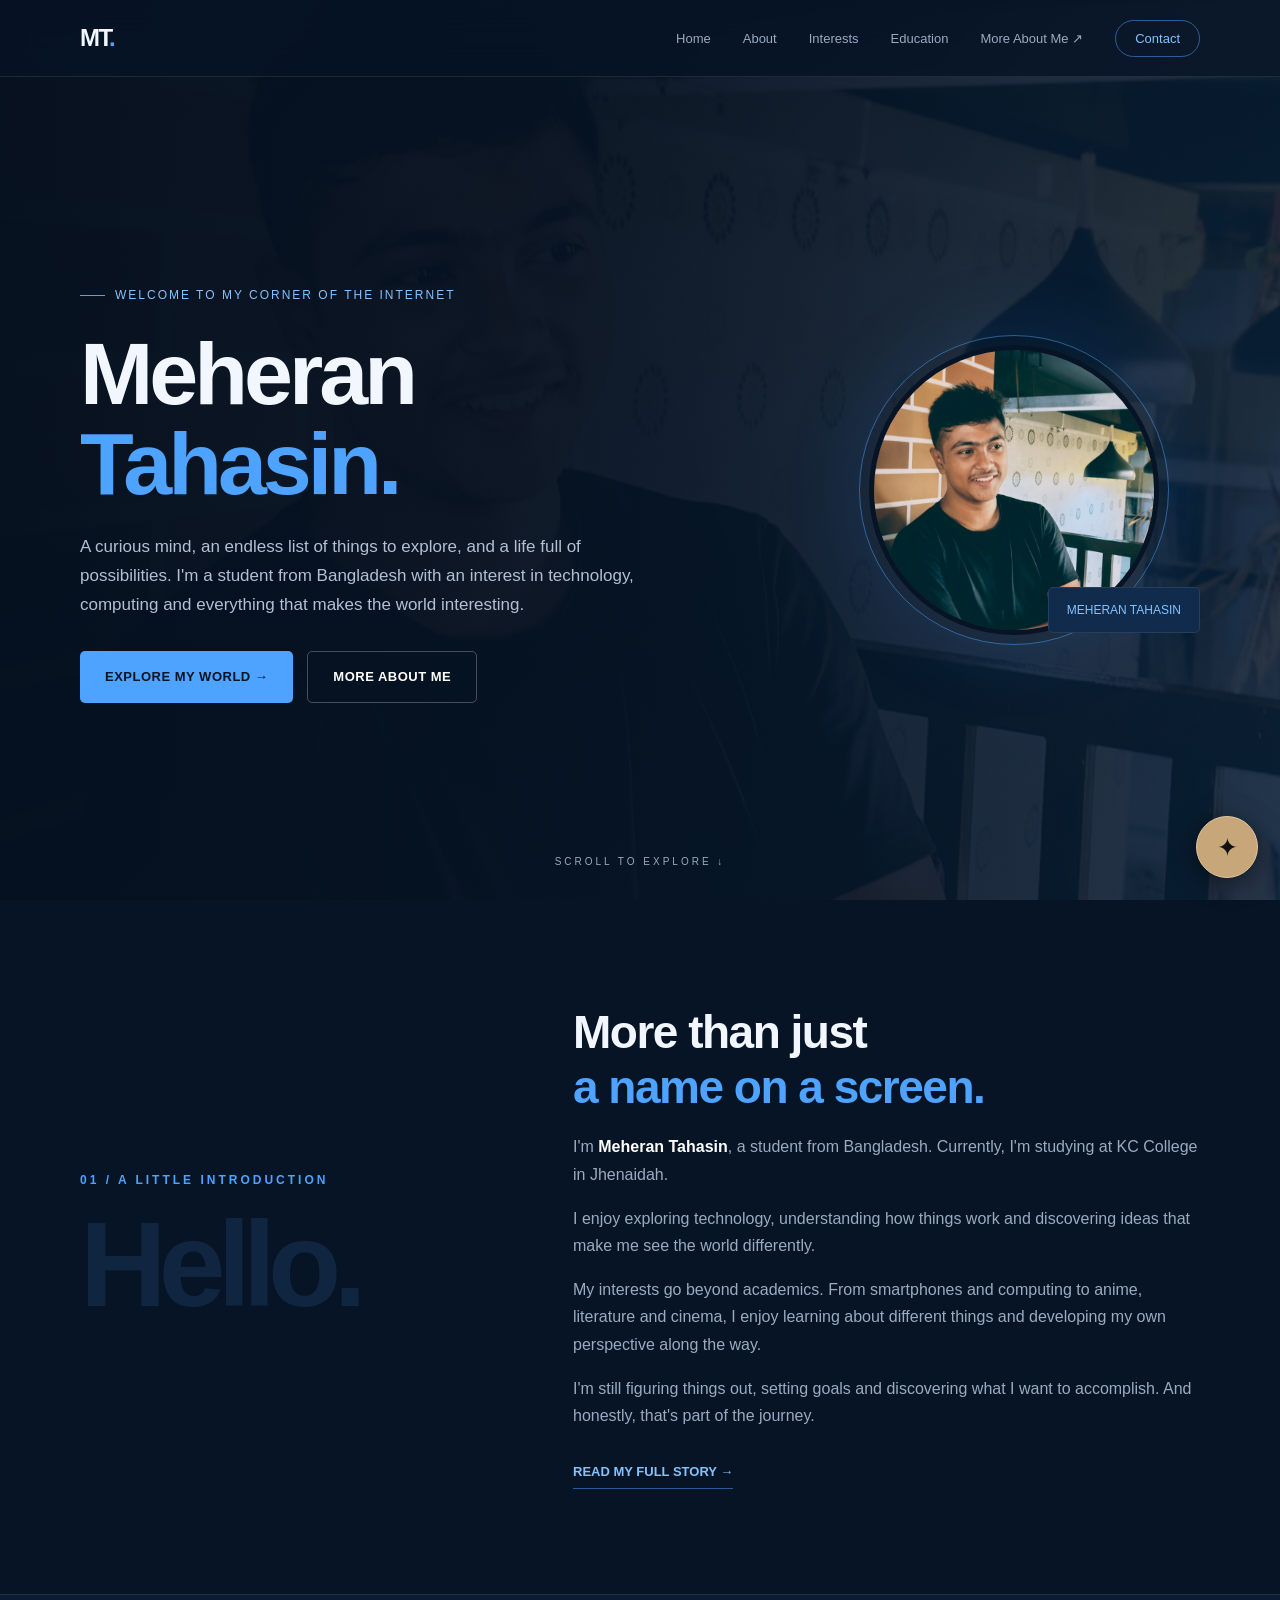
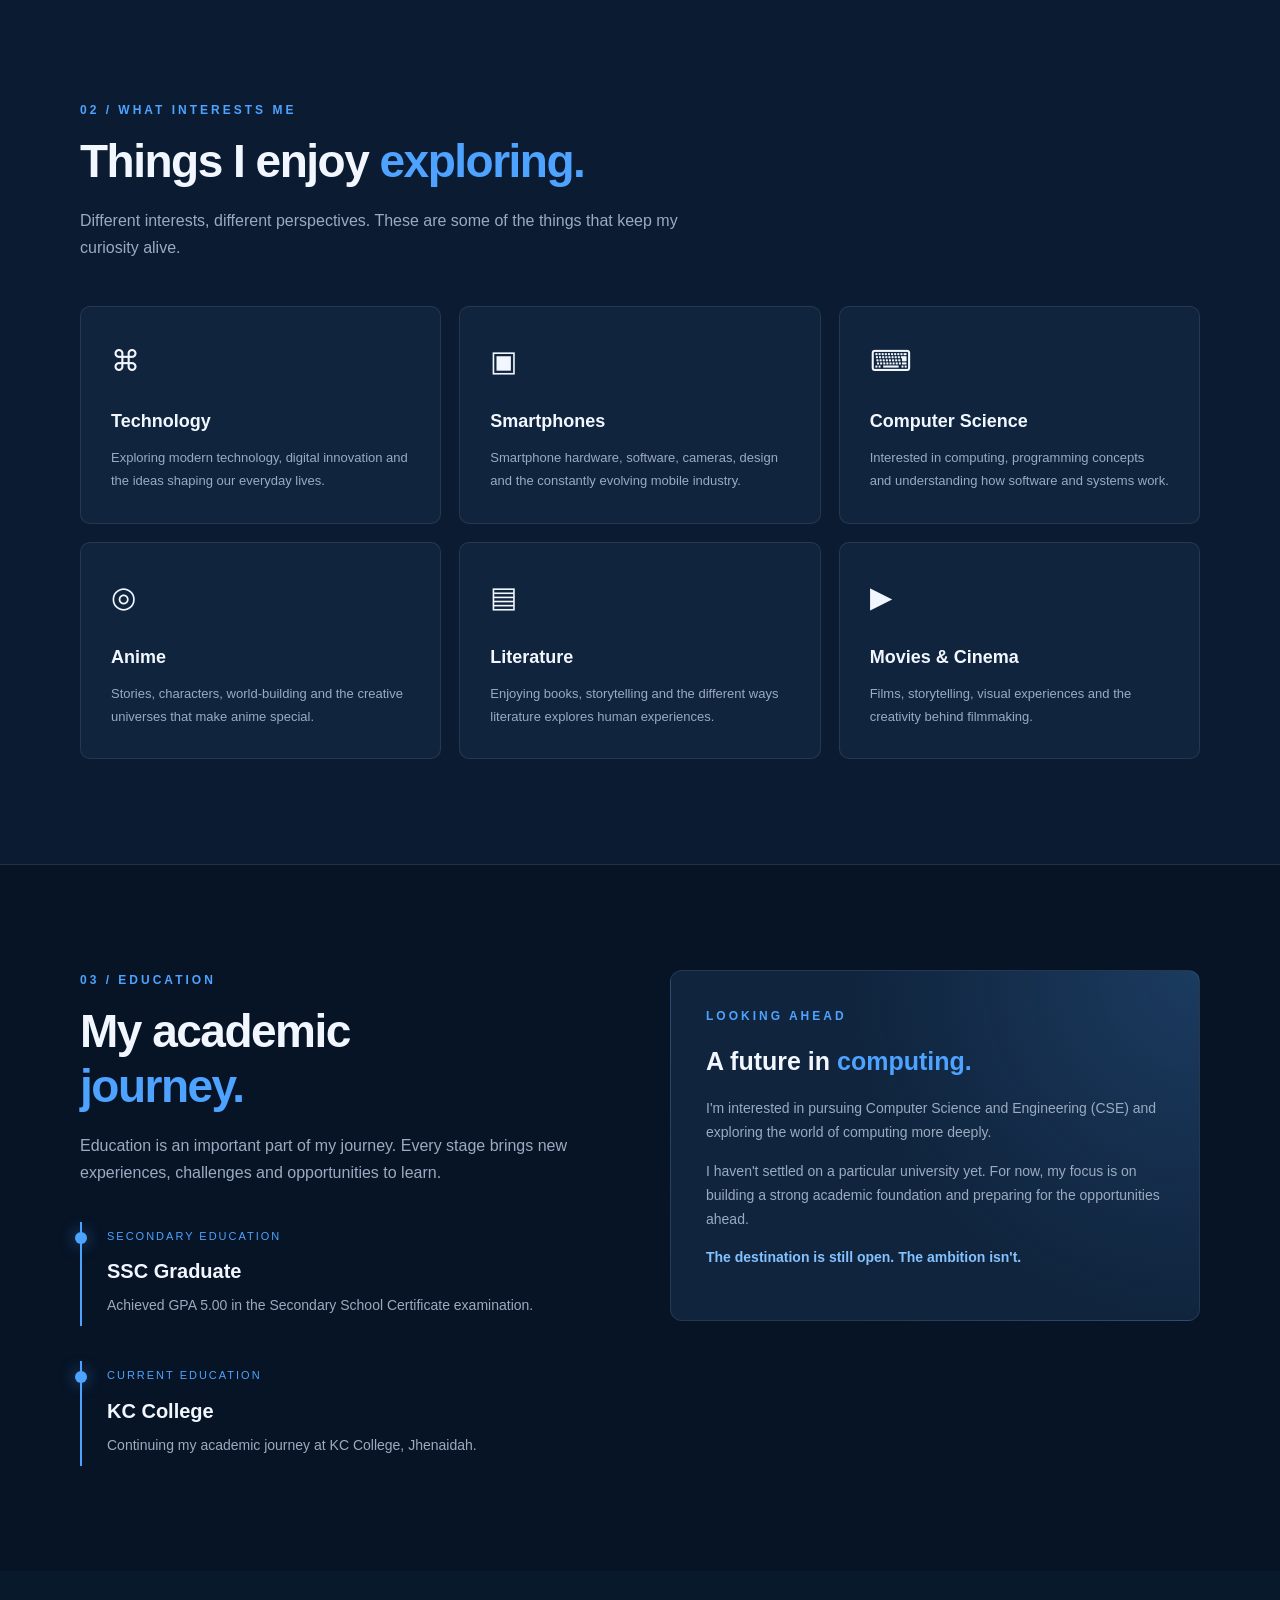
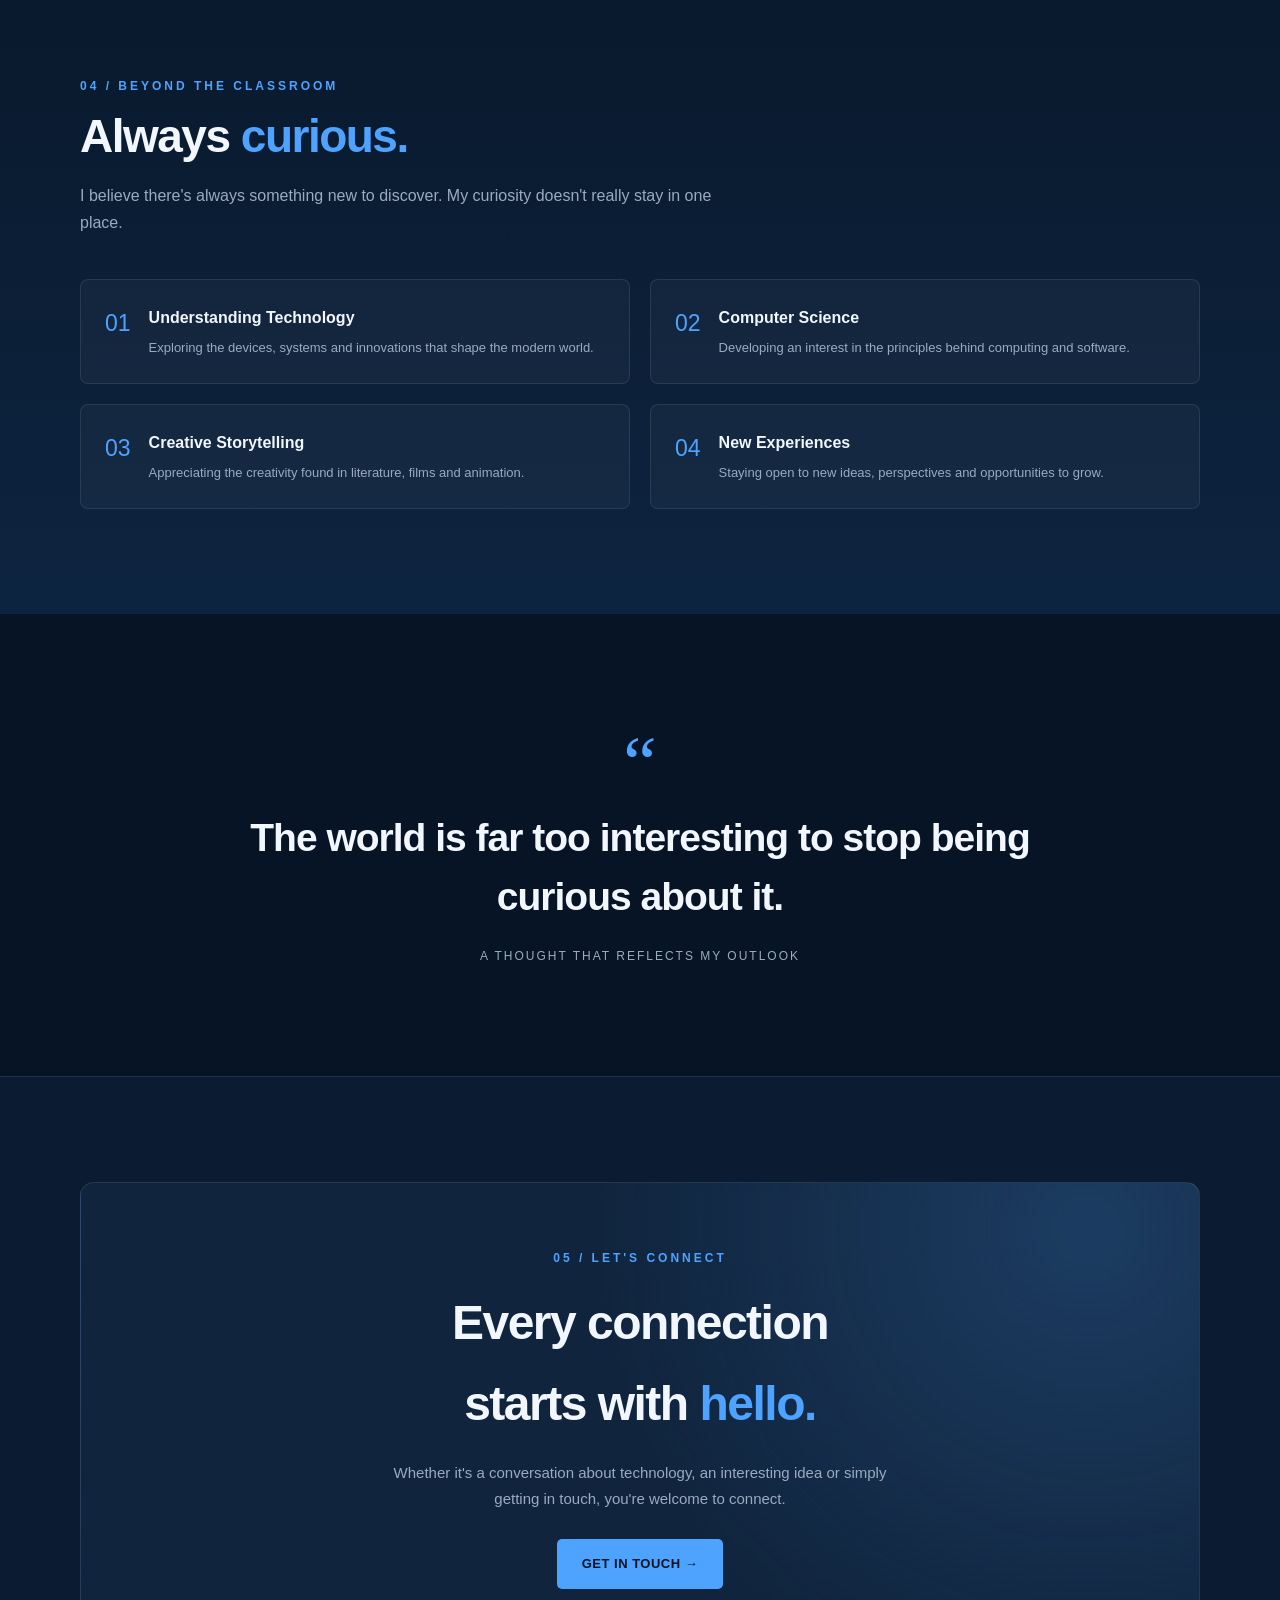
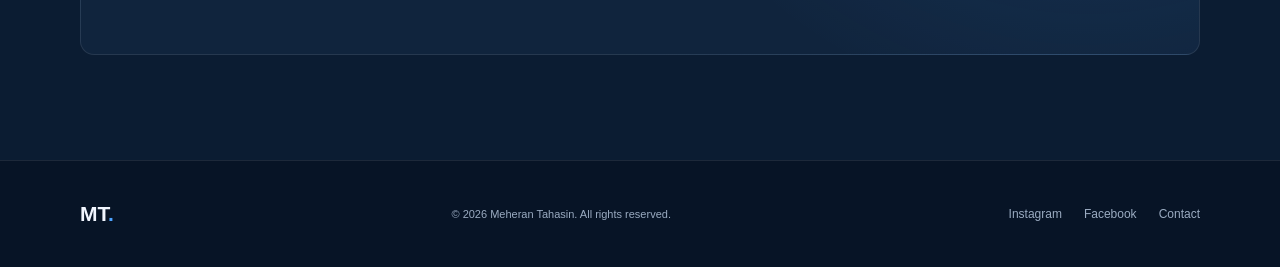
==== commit b140a0d8: "Update index.html" ====
--- a/index.html
+++ b/index.html
@@ -7,14 +7,12 @@
     <title>Meheran Tahasin | Personal Website</title>
 
     <meta name="description" content="The personal website of Meheran Tahasin, a Bangladeshi student interested in technology, smartphones, computing, literature and exploring new ideas.">
-
     <meta name="author" content="Meheran Tahasin">
     <meta name="robots" content="index, follow">
     <meta name="theme-color" content="#071426">
 
     <link rel="canonical" href="https://meherantahasin-png.github.io/">
 
-    <!-- Open Graph -->
     <meta property="og:type" content="website">
     <meta property="og:title" content="Meheran Tahasin | Personal Website">
     <meta property="og:description" content="A curious mind, an endless list of things to explore, and a life full of possibilities.">
@@ -26,7 +24,6 @@
     <meta name="twitter:description" content="Explore the personal website of Meheran Tahasin.">
     <meta name="twitter:image" content="https://meherantahasin-png.github.io/profile.jpg">
 
-    <!-- Person structured data -->
     <script type="application/ld+json">
     {
         "@context": "https://schema.org",
@@ -47,10 +44,6 @@
     </script>
 
     <style>
-        /* =========================
-           GLOBAL SETTINGS
-        ========================= */
-
         :root {
             --bg: #071426;
             --bg-light: #0b1c32;
@@ -130,9 +123,7 @@
             color: var(--blue);
         }
 
-        /* =========================
-           NAVIGATION
-        ========================= */
+        /* NAVIGATION */
 
         header {
             position: fixed;
@@ -159,7 +150,8 @@
             letter-spacing: -1.5px;
         }
 
-        .logo span {
+        .logo span,
+        .footer-logo span {
             color: var(--blue);
         }
 
@@ -196,23 +188,17 @@
             cursor: pointer;
         }
 
-        /* =========================
-           HERO
-        ========================= */
+        /* HERO */
 
         .hero {
-            min-height: 760px;
             min-height: 100svh;
             display: flex;
             align-items: center;
             position: relative;
             overflow: hidden;
             background:
-                radial-gradient(
-                    circle at 75% 40%,
-                    rgba(28,105,190,0.22),
-                    transparent 40%
-                ),
+                radial-gradient(circle at 75% 40%,
+                    rgba(28,105,190,0.22), transparent 40%),
                 linear-gradient(135deg, #071426, #102b4c);
         }
 
@@ -369,9 +355,7 @@
             z-index: 2;
         }
 
-        /* =========================
-           INTRODUCTION
-        ========================= */
+        /* INTRODUCTION */
 
         .intro-grid {
             display: grid;
@@ -408,9 +392,7 @@
             padding-bottom: 5px;
         }
 
-        /* =========================
-           INTERESTS
-        ========================= */
+        /* INTERESTS */
 
         .interests-section {
             background: var(--bg-light);
@@ -456,9 +438,7 @@
             line-height: 1.8;
         }
 
-        /* =========================
-           EDUCATION
-        ========================= */
+        /* EDUCATION */
 
         .education-layout {
             display: grid;
@@ -506,11 +486,8 @@
 
         .education-highlight {
             background:
-                radial-gradient(
-                    circle at 100% 0%,
-                    rgba(77,163,255,0.18),
-                    transparent 55%
-                ),
+                radial-gradient(circle at 100% 0%,
+                    rgba(77,163,255,0.18), transparent 55%),
                 var(--card);
             border: 1px solid var(--border);
             padding: 35px;
@@ -533,16 +510,10 @@
             font-weight: 600;
         }
 
-        /* =========================
-           CURRENTLY EXPLORING
-        ========================= */
+        /* EXPLORING */
 
         .exploring-section {
-            background: linear-gradient(
-                180deg,
-                #09192c,
-                #0d2440
-            );
+            background: linear-gradient(180deg, #09192c, #0d2440);
         }
 
         .exploring-grid {
@@ -577,9 +548,7 @@
             color: var(--muted);
         }
 
-        /* =========================
-           PERSONAL PHILOSOPHY
-        ========================= */
+        /* PERSONAL PHILOSOPHY */
 
         .quote-section {
             text-align: center;
@@ -608,9 +577,7 @@
             text-transform: uppercase;
         }
 
-        /* =========================
-           CONTACT CTA
-        ========================= */
+        /* CONTACT */
 
         .contact-section {
             background: var(--bg-light);
@@ -619,11 +586,8 @@
 
         .contact-box {
             background:
-                radial-gradient(
-                    circle at 90% 10%,
-                    rgba(77,163,255,0.19),
-                    transparent 45%
-                ),
+                radial-gradient(circle at 90% 10%,
+                    rgba(77,163,255,0.19), transparent 45%),
                 #10243d;
             border: 1px solid var(--border);
             border-radius: 14px;
@@ -648,9 +612,7 @@
             margin-top: 28px;
         }
 
-        /* =========================
-           FOOTER
-        ========================= */
+        /* FOOTER */
 
         footer {
             padding: 35px 0;
@@ -670,10 +632,6 @@
             font-weight: 800;
         }
 
-        .footer-logo span {
-            color: var(--blue);
-        }
-
         .footer-content p {
             color: var(--muted);
             font-size: 11px;
@@ -694,9 +652,7 @@
             color: var(--blue-light);
         }
 
-        /* =========================
-           ANIMATIONS
-        ========================= */
+        /* ANIMATIONS */
 
         .reveal {
             opacity: 0;
@@ -726,12 +682,9 @@
             }
         }
 
-        /* =========================
-           TABLET
-        ========================= */
+        /* TABLET */
 
         @media (max-width: 850px) {
-
             .hero-content {
                 grid-template-columns: 1fr;
                 text-align: center;
@@ -784,12 +737,9 @@
             }
         }
 
-        /* =========================
-           MOBILE
-        ========================= */
+        /* MOBILE */
 
         @media (max-width: 600px) {
-
             .container {
                 width: 88%;
             }
@@ -919,13 +869,8 @@
 
 <body>
 
-    <!-- =========================
-         NAVIGATION
-    ========================= -->
-
     <header>
         <div class="container navbar">
-
             <a href="#home" class="logo">MT<span>.</span></a>
 
             <button class="menu-toggle"
@@ -943,16 +888,12 @@
                 <li><a href="about.html">More About Me ↗</a></li>
                 <li><a href="contact.html" class="nav-contact">Contact</a></li>
             </ul>
-
         </div>
     </header>
 
-
     <main>
 
-        <!-- =========================
-             HERO SECTION
-        ========================= -->
+        <!-- HERO -->
 
         <section class="hero" id="home">
 
@@ -990,7 +931,6 @@
                     </p>
 
                     <div class="hero-buttons">
-
                         <a href="#about" class="btn btn-primary">
                             EXPLORE MY WORLD →
                         </a>
@@ -998,13 +938,11 @@
                         <a href="about.html" class="btn btn-outline">
                             MORE ABOUT ME
                         </a>
-
                     </div>
 
                 </div>
 
                 <div class="hero-image-wrapper">
-
                     <div class="hero-image-ring">
                         <img
                             src="profile.jpg"
@@ -1015,7 +953,6 @@
                     <div class="hero-image-label">
                         MEHERAN TAHASIN
                     </div>
-
                 </div>
 
             </div>
@@ -1026,17 +963,13 @@
 
         </section>
 
-
-        <!-- =========================
-             ABOUT SECTION
-        ========================= -->
+        <!-- ABOUT -->
 
         <section class="section" id="about">
 
             <div class="container intro-grid">
 
                 <div class="reveal">
-
                     <div class="section-label">
                         01 / A LITTLE INTRODUCTION
                     </div>
@@ -1044,7 +977,6 @@
                     <div class="intro-number">
                         Hello.
                     </div>
-
                 </div>
 
                 <div class="intro-content reveal">
@@ -1091,10 +1023,7 @@
 
         </section>
 
-
-        <!-- =========================
-             INTERESTS SECTION
-        ========================= -->
+        <!-- INTERESTS -->
 
         <section class="section interests-section" id="interests">
 
@@ -1186,10 +1115,7 @@
 
         </section>
 
-
-        <!-- =========================
-             EDUCATION SECTION
-        ========================= -->
+        <!-- EDUCATION -->
 
         <section class="section" id="education">
 
@@ -1280,10 +1206,7 @@
 
         </section>
 
-
-        <!-- =========================
-             CURRENTLY EXPLORING
-        ========================= -->
+        <!-- CURRENTLY EXPLORING -->
 
         <section class="section exploring-section">
 
@@ -1310,9 +1233,7 @@
                 <div class="exploring-grid">
 
                     <div class="exploring-item reveal">
-
                         <div class="exploring-icon">01</div>
-
                         <div>
                             <h3>Understanding Technology</h3>
                             <p>
@@ -1321,13 +1242,10 @@
                                 the modern world.
                             </p>
                         </div>
-
                     </div>
 
                     <div class="exploring-item reveal">
-
                         <div class="exploring-icon">02</div>
-
                         <div>
                             <h3>Computer Science</h3>
                             <p>
@@ -1336,13 +1254,10 @@
                                 and software.
                             </p>
                         </div>
-
                     </div>
 
                     <div class="exploring-item reveal">
-
                         <div class="exploring-icon">03</div>
-
                         <div>
                             <h3>Creative Storytelling</h3>
                             <p>
@@ -1351,13 +1266,10 @@
                                 and animation.
                             </p>
                         </div>
-
                     </div>
 
                     <div class="exploring-item reveal">
-
                         <div class="exploring-icon">04</div>
-
                         <div>
                             <h3>New Experiences</h3>
                             <p>
@@ -1366,7 +1278,6 @@
                                 to grow.
                             </p>
                         </div>
-
                     </div>
 
                 </div>
@@ -1375,10 +1286,7 @@
 
         </section>
 
-
-        <!-- =========================
-             PERSONAL PHILOSOPHY
-        ========================= -->
+        <!-- PERSONAL PHILOSOPHY -->
 
         <section class="quote-section">
 
@@ -1399,10 +1307,7 @@
 
         </section>
 
-
-        <!-- =========================
-             CONTACT SECTION
-        ========================= -->
+        <!-- CONTACT -->
 
         <section class="section contact-section" id="contact">
 
@@ -1426,8 +1331,7 @@
                         welcome to connect.
                     </p>
 
-                    <a href="contact.html"
-                       class="btn btn-primary">
+                    <a href="contact.html" class="btn btn-primary">
                         GET IN TOUCH →
                     </a>
 
@@ -1439,10 +1343,7 @@
 
     </main>
 
-
-    <!-- =========================
-         FOOTER
-    ========================= -->
+    <!-- FOOTER -->
 
     <footer>
 
@@ -1481,18 +1382,13 @@
 
     </footer>
 
-
-    <!-- =========================
-         JAVASCRIPT
-    ========================= -->
+    <!-- MAIN WEBSITE JAVASCRIPT -->
 
     <script>
-
         // Automatic copyright year
         document.getElementById("year").textContent =
             new Date().getFullYear();
 
-
         // Mobile navigation
         const menuToggle =
             document.getElementById("menuToggle");
@@ -1501,7 +1397,6 @@
             document.getElementById("navLinks");
 
         menuToggle.addEventListener("click", function() {
-
             const isOpen =
                 navLinks.classList.toggle("active");
 
@@ -1512,16 +1407,12 @@
 
             menuToggle.textContent =
                 isOpen ? "✕" : "☰";
-
         });
-
 
         // Close mobile menu after selecting a link
         document.querySelectorAll(".nav-links a")
             .forEach(function(link) {
-
                 link.addEventListener("click", function() {
-
                     navLinks.classList.remove("active");
 
                     menuToggle.setAttribute(
@@ -1530,63 +1421,45 @@
                     );
 
                     menuToggle.textContent = "☰";
-
                 });
-
             });
-
 
         // Reveal animations on scroll
         const observer = new IntersectionObserver(
             function(entries) {
-
                 entries.forEach(function(entry) {
-
                     if (entry.isIntersecting) {
-
                         entry.target.classList.add("visible");
-
                         observer.unobserve(entry.target);
-
                     }
-
                 });
-
             },
             {
                 threshold: 0.12
             }
         );
 
-
         document.querySelectorAll(".reveal")
             .forEach(function(element) {
-
                 observer.observe(element);
-
             });
-
 
         // Header background on scroll
         window.addEventListener("scroll", function() {
-
             const header = document.querySelector("header");
 
             if (window.scrollY > 40) {
-
                 header.style.background =
                     "rgba(7,20,38,0.96)";
-
             } else {
-
                 header.style.background =
                     "rgba(7,20,38,0.83)";
-
-            }
-
+            }
         }, { passive: true });
-
     </script>
+
+    <!-- RESTORE THE ORIGINAL ASK MEHERAN AI ASSISTANT -->
+    <script src="chatbot.js" defer></script>
 
 </body>
 </html>
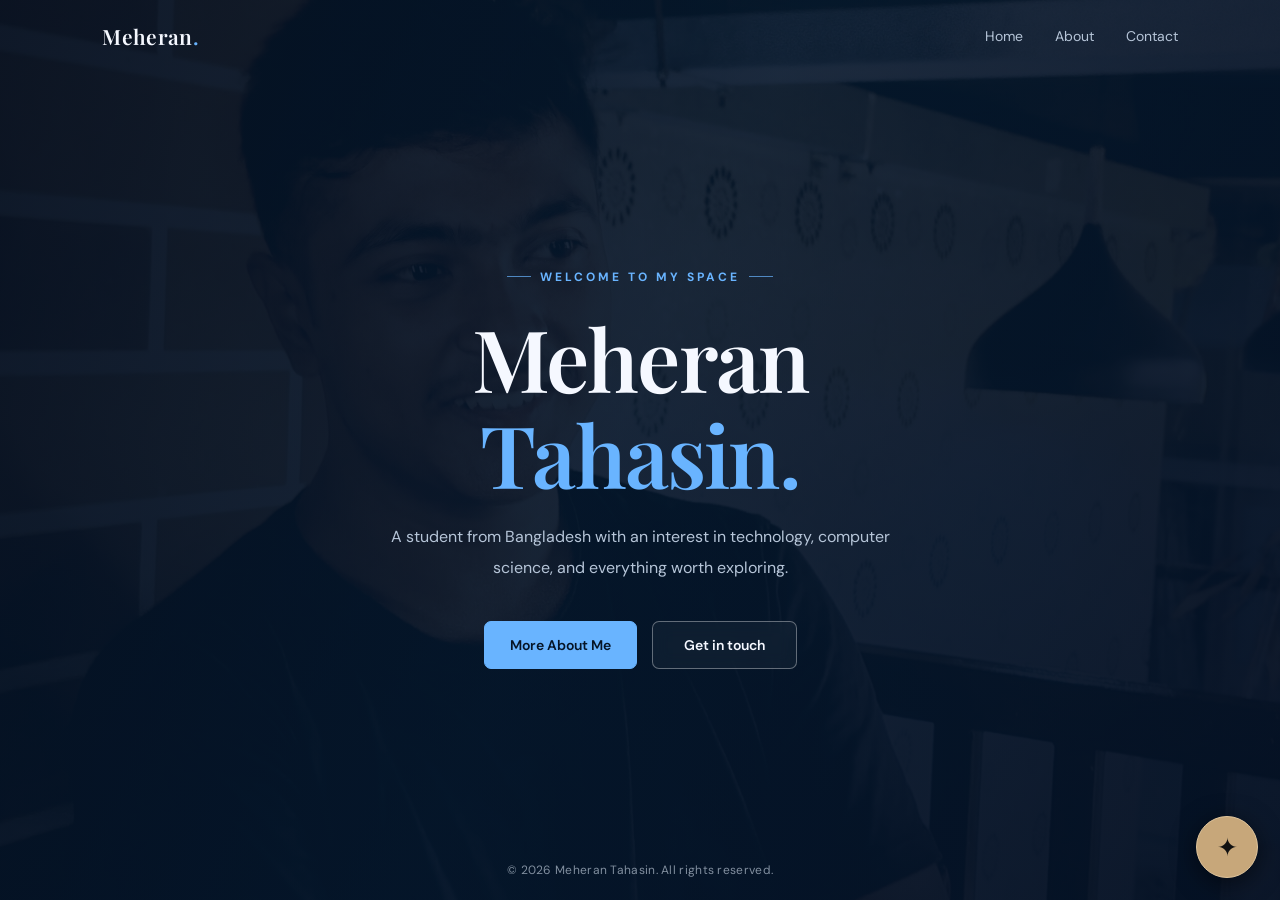
==== commit 4e81872e: "Update index.html" ====
--- a/index.html
+++ b/index.html
@@ -1,1465 +1,425 @@
 <!DOCTYPE html>
 <html lang="en">
 <head>
-    <meta charset="UTF-8">
-    <meta name="viewport" content="width=device-width, initial-scale=1.0">
-
-    <title>Meheran Tahasin | Personal Website</title>
-
-    <meta name="description" content="The personal website of Meheran Tahasin, a Bangladeshi student interested in technology, smartphones, computing, literature and exploring new ideas.">
-    <meta name="author" content="Meheran Tahasin">
-    <meta name="robots" content="index, follow">
-    <meta name="theme-color" content="#071426">
-
-    <link rel="canonical" href="https://meherantahasin-png.github.io/">
-
-    <meta property="og:type" content="website">
-    <meta property="og:title" content="Meheran Tahasin | Personal Website">
-    <meta property="og:description" content="A curious mind, an endless list of things to explore, and a life full of possibilities.">
-    <meta property="og:url" content="https://meherantahasin-png.github.io/">
-    <meta property="og:image" content="https://meherantahasin-png.github.io/profile.jpg">
-
-    <meta name="twitter:card" content="summary_large_image">
-    <meta name="twitter:title" content="Meheran Tahasin">
-    <meta name="twitter:description" content="Explore the personal website of Meheran Tahasin.">
-    <meta name="twitter:image" content="https://meherantahasin-png.github.io/profile.jpg">
-
-    <script type="application/ld+json">
-    {
-        "@context": "https://schema.org",
-        "@type": "Person",
-        "name": "Meheran Tahasin",
-        "url": "https://meherantahasin-png.github.io/",
-        "image": "https://meherantahasin-png.github.io/profile.jpg",
-        "description": "A Bangladeshi student interested in technology, smartphones, computing, literature and cinema.",
-        "nationality": {
-            "@type": "Country",
-            "name": "Bangladesh"
-        },
-        "sameAs": [
-            "https://www.facebook.com/share/1RuGTZngkF/",
-            "https://www.instagram.com/meheran_tahasin/"
-        ]
-    }
-    </script>
-
-    <style>
-        :root {
-            --bg: #071426;
-            --bg-light: #0b1c32;
-            --card: #10243d;
-            --card-hover: #142d4b;
-            --blue: #4da3ff;
-            --blue-light: #83c2ff;
-            --text: #f1f6ff;
-            --muted: #9aabc1;
-            --border: rgba(255,255,255,0.09);
-            --max-width: 1120px;
-        }
-
-        * {
-            margin: 0;
-            padding: 0;
-            box-sizing: border-box;
-        }
-
-        html {
-            scroll-behavior: smooth;
-            scroll-padding-top: 90px;
-        }
-
-        body {
-            background: var(--bg);
-            color: var(--text);
-            font-family: -apple-system, BlinkMacSystemFont,
-                "Segoe UI", Roboto, Arial, sans-serif;
-            line-height: 1.7;
-            overflow-x: hidden;
-        }
-
-        a {
-            color: inherit;
-            text-decoration: none;
-        }
-
-        img {
-            max-width: 100%;
-            display: block;
-        }
-
-        .container {
-            width: min(90%, var(--max-width));
-            margin: auto;
-        }
-
-        .section {
-            padding: 105px 0;
-            position: relative;
-        }
-
-        .section-label {
-            color: var(--blue);
-            font-size: 12px;
-            letter-spacing: 3px;
-            text-transform: uppercase;
-            font-weight: 700;
-            margin-bottom: 13px;
-        }
-
-        .section-title {
-            font-size: clamp(30px, 5vw, 46px);
-            line-height: 1.2;
-            letter-spacing: -1.5px;
-            margin-bottom: 18px;
-        }
-
-        .section-description {
-            color: var(--muted);
-            max-width: 650px;
-            font-size: 16px;
-        }
-
-        .blue-text {
-            color: var(--blue);
-        }
-
-        /* NAVIGATION */
-
-        header {
-            position: fixed;
-            top: 0;
-            left: 0;
-            width: 100%;
-            z-index: 1000;
-            background: rgba(7,20,38,0.83);
-            backdrop-filter: blur(18px);
-            border-bottom: 1px solid var(--border);
-            transition: 0.3s;
-        }
-
-        .navbar {
-            height: 76px;
-            display: flex;
-            align-items: center;
-            justify-content: space-between;
-        }
-
-        .logo {
-            font-size: 24px;
-            font-weight: 800;
-            letter-spacing: -1.5px;
-        }
-
-        .logo span,
-        .footer-logo span {
-            color: var(--blue);
-        }
-
-        .nav-links {
-            display: flex;
-            align-items: center;
-            gap: 32px;
-            list-style: none;
-        }
-
-        .nav-links a {
-            font-size: 13px;
-            color: var(--muted);
-            transition: 0.3s;
-        }
-
-        .nav-links a:hover {
-            color: var(--blue-light);
-        }
-
-        .nav-contact {
-            padding: 10px 19px;
-            border: 1px solid rgba(77,163,255,0.5);
-            border-radius: 30px;
-            color: var(--blue-light) !important;
-        }
-
-        .menu-toggle {
-            display: none;
-            background: none;
-            border: none;
-            color: white;
-            font-size: 26px;
-            cursor: pointer;
-        }
-
-        /* HERO */
-
-        .hero {
-            min-height: 100svh;
-            display: flex;
-            align-items: center;
-            position: relative;
-            overflow: hidden;
-            background:
-                radial-gradient(circle at 75% 40%,
-                    rgba(28,105,190,0.22), transparent 40%),
-                linear-gradient(135deg, #071426, #102b4c);
-        }
-
-        .hero-video {
-            position: absolute;
-            inset: 0;
-            width: 100%;
-            height: 100%;
-            object-fit: cover;
-            opacity: 0.28;
-            z-index: 0;
-        }
-
-        .hero-overlay {
-            position: absolute;
-            inset: 0;
-            background: linear-gradient(
-                90deg,
-                rgba(5,16,31,0.96) 0%,
-                rgba(5,16,31,0.82) 50%,
-                rgba(5,16,31,0.48) 100%
-            );
-            z-index: 1;
-        }
-
-        .hero-content {
-            position: relative;
-            z-index: 2;
-            padding-top: 80px;
-            display: grid;
-            grid-template-columns: 1.3fr 0.7fr;
-            align-items: center;
-            gap: 55px;
-        }
-
-        .hero-tag {
-            display: inline-flex;
-            align-items: center;
-            gap: 10px;
-            color: var(--blue-light);
-            font-size: 12px;
-            letter-spacing: 2px;
-            text-transform: uppercase;
-            margin-bottom: 24px;
-        }
-
-        .hero-tag::before {
-            content: "";
-            width: 25px;
-            height: 1px;
-            background: var(--blue);
-        }
-
-        .hero h1 {
-            font-size: clamp(48px, 8vw, 88px);
-            line-height: 1.02;
-            letter-spacing: -4px;
-            font-weight: 800;
-            margin-bottom: 24px;
-        }
-
-        .hero h1 span {
-            color: var(--blue);
-        }
-
-        .hero-description {
-            max-width: 560px;
-            color: #b2c0d2;
-            font-size: 17px;
-            margin-bottom: 32px;
-        }
-
-        .hero-buttons {
-            display: flex;
-            flex-wrap: wrap;
-            gap: 14px;
-        }
-
-        .btn {
-            display: inline-flex;
-            align-items: center;
-            justify-content: center;
-            padding: 14px 25px;
-            border-radius: 5px;
-            font-size: 13px;
-            font-weight: 700;
-            letter-spacing: 0.5px;
-            transition: 0.3s;
-        }
-
-        .btn-primary {
-            background: var(--blue);
-            color: #061426;
-        }
-
-        .btn-primary:hover {
-            background: var(--blue-light);
-            transform: translateY(-3px);
-        }
-
-        .btn-outline {
-            border: 1px solid rgba(255,255,255,0.25);
-            color: white;
-        }
-
-        .btn-outline:hover {
-            border-color: var(--blue);
-            color: var(--blue-light);
-        }
-
-        .hero-image-wrapper {
-            display: flex;
-            justify-content: center;
-            position: relative;
-        }
-
-        .hero-image-ring {
-            width: min(310px, 100%);
-            aspect-ratio: 1;
-            border-radius: 50%;
-            padding: 9px;
-            border: 1px solid rgba(77,163,255,0.5);
-            box-shadow: 0 0 80px rgba(42,125,220,0.15);
-        }
-
-        .hero-image-ring img {
-            width: 100%;
-            height: 100%;
-            border-radius: 50%;
-            object-fit: cover;
-            border: 5px solid var(--bg);
-        }
-
-        .hero-image-label {
-            position: absolute;
-            bottom: 12px;
-            right: 0;
-            background: #102b4c;
-            border: 1px solid var(--border);
-            padding: 12px 18px;
-            font-size: 12px;
-            color: var(--blue-light);
-            border-radius: 5px;
-        }
-
-        .scroll-indicator {
-            position: absolute;
-            bottom: 30px;
-            left: 50%;
-            transform: translateX(-50%);
-            color: var(--muted);
-            font-size: 10px;
-            letter-spacing: 3px;
-            z-index: 2;
-        }
-
-        /* INTRODUCTION */
-
-        .intro-grid {
-            display: grid;
-            grid-template-columns: 0.8fr 1.2fr;
-            gap: 75px;
-            align-items: center;
-        }
-
-        .intro-number {
-            font-size: 120px;
-            font-weight: 800;
-            line-height: 1;
-            color: rgba(77,163,255,0.12);
-            letter-spacing: -8px;
-        }
-
-        .intro-content p {
-            color: var(--muted);
-            font-size: 16px;
-            margin-bottom: 17px;
-        }
-
-        .intro-content p strong {
-            color: white;
-        }
-
-        .text-link {
-            display: inline-block;
-            margin-top: 15px;
-            color: var(--blue-light);
-            font-size: 13px;
-            font-weight: 700;
-            border-bottom: 1px solid rgba(77,163,255,0.5);
-            padding-bottom: 5px;
-        }
-
-        /* INTERESTS */
-
-        .interests-section {
-            background: var(--bg-light);
-            border-top: 1px solid var(--border);
-            border-bottom: 1px solid var(--border);
-        }
-
-        .interest-grid {
-            display: grid;
-            grid-template-columns: repeat(3, 1fr);
-            gap: 18px;
-            margin-top: 45px;
-        }
-
-        .interest-card {
-            background: var(--card);
-            border: 1px solid var(--border);
-            border-radius: 10px;
-            padding: 30px;
-            min-height: 205px;
-            transition: 0.3s;
-        }
-
-        .interest-card:hover {
-            transform: translateY(-6px);
-            background: var(--card-hover);
-            border-color: rgba(77,163,255,0.4);
-        }
-
-        .interest-icon {
-            font-size: 29px;
-            margin-bottom: 20px;
-        }
-
-        .interest-card h3 {
-            font-size: 18px;
-            margin-bottom: 9px;
-        }
-
-        .interest-card p {
-            color: var(--muted);
-            font-size: 13px;
-            line-height: 1.8;
-        }
-
-        /* EDUCATION */
-
-        .education-layout {
-            display: grid;
-            grid-template-columns: 1fr 1fr;
-            gap: 60px;
-            align-items: start;
-        }
-
-        .education-card {
-            margin-top: 35px;
-            border-left: 2px solid var(--blue);
-            padding: 5px 0 8px 25px;
-            position: relative;
-        }
-
-        .education-card::before {
-            content: "";
-            position: absolute;
-            left: -7px;
-            top: 10px;
-            width: 12px;
-            height: 12px;
-            border-radius: 50%;
-            background: var(--blue);
-            box-shadow: 0 0 15px rgba(77,163,255,0.5);
-        }
-
-        .education-date {
-            color: var(--blue);
-            font-size: 11px;
-            letter-spacing: 2px;
-            text-transform: uppercase;
-            margin-bottom: 9px;
-        }
-
-        .education-card h3 {
-            font-size: 20px;
-            margin-bottom: 6px;
-        }
-
-        .education-card p {
-            color: var(--muted);
-            font-size: 14px;
-        }
-
-        .education-highlight {
-            background:
-                radial-gradient(circle at 100% 0%,
-                    rgba(77,163,255,0.18), transparent 55%),
-                var(--card);
-            border: 1px solid var(--border);
-            padding: 35px;
-            border-radius: 12px;
-        }
-
-        .education-highlight h3 {
-            font-size: 25px;
-            margin-bottom: 15px;
-        }
-
-        .education-highlight p {
-            color: var(--muted);
-            font-size: 14px;
-            margin-bottom: 15px;
-        }
-
-        .education-highlight .highlight-text {
-            color: var(--blue-light);
-            font-weight: 600;
-        }
-
-        /* EXPLORING */
-
-        .exploring-section {
-            background: linear-gradient(180deg, #09192c, #0d2440);
-        }
-
-        .exploring-grid {
-            display: grid;
-            grid-template-columns: 1fr 1fr;
-            gap: 20px;
-            margin-top: 42px;
-        }
-
-        .exploring-item {
-            display: flex;
-            align-items: flex-start;
-            gap: 18px;
-            padding: 24px;
-            background: rgba(255,255,255,0.035);
-            border: 1px solid var(--border);
-            border-radius: 8px;
-        }
-
-        .exploring-icon {
-            color: var(--blue);
-            font-size: 23px;
-        }
-
-        .exploring-item h3 {
-            font-size: 16px;
-            margin-bottom: 6px;
-        }
-
-        .exploring-item p {
-            font-size: 13px;
-            color: var(--muted);
-        }
-
-        /* PERSONAL PHILOSOPHY */
-
-        .quote-section {
-            text-align: center;
-            padding: 110px 0;
-        }
-
-        .quote-mark {
-            font-family: Georgia, serif;
-            color: var(--blue);
-            font-size: 75px;
-            line-height: 1;
-        }
-
-        .quote-section h2 {
-            font-size: clamp(25px, 4vw, 39px);
-            line-height: 1.5;
-            max-width: 850px;
-            margin: 10px auto 20px;
-            letter-spacing: -1px;
-        }
-
-        .quote-section p {
-            color: var(--muted);
-            font-size: 12px;
-            letter-spacing: 2px;
-            text-transform: uppercase;
-        }
-
-        /* CONTACT */
-
-        .contact-section {
-            background: var(--bg-light);
-            border-top: 1px solid var(--border);
-        }
-
-        .contact-box {
-            background:
-                radial-gradient(circle at 90% 10%,
-                    rgba(77,163,255,0.19), transparent 45%),
-                #10243d;
-            border: 1px solid var(--border);
-            border-radius: 14px;
-            padding: 65px 35px;
-            text-align: center;
-        }
-
-        .contact-box h2 {
-            font-size: clamp(30px, 5vw, 48px);
-            letter-spacing: -1.5px;
-            margin-bottom: 15px;
-        }
-
-        .contact-box p {
-            max-width: 540px;
-            margin: auto;
-            color: var(--muted);
-            font-size: 15px;
-        }
-
-        .contact-box .btn {
-            margin-top: 28px;
-        }
-
-        /* FOOTER */
-
-        footer {
-            padding: 35px 0;
-            border-top: 1px solid var(--border);
-        }
-
-        .footer-content {
-            display: flex;
-            justify-content: space-between;
-            align-items: center;
-            gap: 20px;
-            flex-wrap: wrap;
-        }
-
-        .footer-logo {
-            font-size: 21px;
-            font-weight: 800;
-        }
-
-        .footer-content p {
-            color: var(--muted);
-            font-size: 11px;
-        }
-
-        .footer-links {
-            display: flex;
-            gap: 22px;
-        }
-
-        .footer-links a {
-            font-size: 12px;
-            color: var(--muted);
-            transition: 0.3s;
-        }
-
-        .footer-links a:hover {
-            color: var(--blue-light);
-        }
-
-        /* ANIMATIONS */
-
-        .reveal {
-            opacity: 0;
-            transform: translateY(25px);
-            transition: opacity 0.8s ease,
-                        transform 0.8s ease;
-        }
-
-        .reveal.visible {
-            opacity: 1;
-            transform: translateY(0);
-        }
-
-        @media (prefers-reduced-motion: reduce) {
-            html {
-                scroll-behavior: auto;
-            }
-
-            *, *::before, *::after {
-                animation-duration: 0.01ms !important;
-                transition-duration: 0.01ms !important;
-            }
-
-            .reveal {
-                opacity: 1;
-                transform: none;
-            }
-        }
-
-        /* TABLET */
-
-        @media (max-width: 850px) {
-            .hero-content {
-                grid-template-columns: 1fr;
-                text-align: center;
-                gap: 40px;
-                padding-top: 120px;
-                padding-bottom: 90px;
-            }
-
-            .hero-description {
-                margin-left: auto;
-                margin-right: auto;
-            }
-
-            .hero-tag {
-                justify-content: center;
-            }
-
-            .hero-buttons {
-                justify-content: center;
-            }
-
-            .hero-image-wrapper {
-                grid-row: 1;
-            }
-
-            .hero-image-ring {
-                width: 220px;
-            }
-
-            .hero-image-label {
-                right: 10%;
-            }
-
-            .intro-grid {
-                grid-template-columns: 1fr;
-                gap: 10px;
-            }
-
-            .intro-number {
-                font-size: 85px;
-            }
-
-            .education-layout {
-                grid-template-columns: 1fr;
-                gap: 30px;
-            }
-
-            .interest-grid {
-                grid-template-columns: repeat(2, 1fr);
-            }
-        }
-
-        /* MOBILE */
-
-        @media (max-width: 600px) {
-            .container {
-                width: 88%;
-            }
-
-            .section {
-                padding: 75px 0;
-            }
-
-            .navbar {
-                height: 66px;
-            }
-
-            .menu-toggle {
-                display: block;
-            }
-
-            .nav-links {
-                display: none;
-                position: absolute;
-                top: 66px;
-                left: 0;
-                width: 100%;
-                background: #0b1c32;
-                flex-direction: column;
-                align-items: stretch;
-                gap: 0;
-                padding: 12px 6%;
-                border-bottom: 1px solid var(--border);
-            }
-
-            .nav-links.active {
-                display: flex;
-            }
-
-            .nav-links li a {
-                display: block;
-                padding: 14px 0;
-            }
-
-            .nav-contact {
-                display: inline-block !important;
-                width: fit-content;
-                margin: 8px 0 15px;
-                padding: 9px 17px !important;
-            }
-
-            .hero {
-                min-height: auto;
-            }
-
-            .hero-content {
-                padding-top: 115px;
-                padding-bottom: 100px;
-            }
-
-            .hero h1 {
-                font-size: 49px;
-                letter-spacing: -2.5px;
-            }
-
-            .hero-description {
-                font-size: 14px;
-            }
-
-            .hero-image-ring {
-                width: 185px;
-            }
-
-            .hero-image-label {
-                right: 0;
-                font-size: 10px;
-            }
-
-            .hero-overlay {
-                background: rgba(5,16,31,0.78);
-            }
-
-            .interest-grid {
-                grid-template-columns: 1fr;
-                gap: 13px;
-            }
-
-            .interest-card {
-                min-height: auto;
-                padding: 25px;
-            }
-
-            .exploring-grid {
-                grid-template-columns: 1fr;
-            }
-
-            .exploring-item {
-                padding: 19px;
-            }
-
-            .education-highlight {
-                padding: 27px;
-            }
-
-            .quote-section {
-                padding: 80px 0;
-            }
-
-            .quote-section h2 {
-                font-size: 25px;
-            }
-
-            .contact-box {
-                padding: 45px 22px;
-            }
-
-            .footer-content {
-                flex-direction: column;
-                text-align: center;
-            }
-
-            .footer-links {
-                justify-content: center;
-            }
-
-            .scroll-indicator {
-                display: none;
-            }
-        }
-    </style>
+  <meta charset="UTF-8">
+  <meta name="viewport" content="width=device-width, initial-scale=1.0">
+
+  <title>Meheran Tahasin | Personal Website</title>
+  <meta name="description" content="The personal website of Meheran Tahasin, a student from Bangladesh interested in technology and computer science.">
+  <meta name="author" content="Meheran Tahasin">
+  <meta name="theme-color" content="#071426">
+
+  <link rel="canonical" href="https://meherantahasin-png.github.io/">
+
+  <meta property="og:title" content="Meheran Tahasin">
+  <meta property="og:description" content="A curious mind, an endless list of things to explore.">
+  <meta property="og:url" content="https://meherantahasin-png.github.io/">
+  <meta property="og:type" content="website">
+  <meta property="og:image" content="https://meherantahasin-png.github.io/profile.jpg">
+
+  <meta name="twitter:card" content="summary_large_image">
+  <meta name="twitter:title" content="Meheran Tahasin">
+  <meta name="twitter:description" content="Personal website of Meheran Tahasin.">
+  <meta name="twitter:image" content="https://meherantahasin-png.github.io/profile.jpg">
+
+  <link rel="preconnect" href="https://fonts.googleapis.com">
+  <link rel="preconnect" href="https://fonts.gstatic.com" crossorigin>
+  <link href="https://fonts.googleapis.com/css2?family=DM+Sans:wght@400;500;600;700&family=Playfair+Display:wght@500;600;700&display=swap" rel="stylesheet">
+
+  <script type="application/ld+json">
+  {
+    "@context": "https://schema.org",
+    "@type": "Person",
+    "name": "Meheran Tahasin",
+    "url": "https://meherantahasin-png.github.io/",
+    "image": "https://meherantahasin-png.github.io/profile.jpg",
+    "email": "meherantahasin@gmail.com",
+    "description": "A Bangladeshi student interested in technology and computer science."
+  }
+  </script>
+
+  <style>
+    :root {
+      --bg: #071426;
+      --blue: #69b4ff;
+      --white: #f5f8ff;
+      --muted: #b6c5d8;
+      --border: rgba(255,255,255,0.13);
+    }
+
+    * {
+      margin: 0;
+      padding: 0;
+      box-sizing: border-box;
+    }
+
+    html {
+      scroll-behavior: smooth;
+    }
+
+    body {
+      min-height: 100vh;
+      background: var(--bg);
+      color: var(--white);
+      font-family: 'DM Sans', sans-serif;
+      overflow-x: hidden;
+    }
+
+    a {
+      text-decoration: none;
+      color: inherit;
+    }
+
+    /* Background video */
+
+    .background {
+      position: fixed;
+      inset: 0;
+      z-index: -2;
+      overflow: hidden;
+      background: var(--bg);
+    }
+
+    .background video {
+      position: absolute;
+      width: 100%;
+      height: 100%;
+      object-fit: cover;
+      opacity: 0.48;
+      filter: brightness(0.72) saturate(0.85);
+      transform: scale(1.02);
+    }
+
+    .background::after {
+      content: "";
+      position: absolute;
+      inset: 0;
+      background:
+        linear-gradient(
+          115deg,
+          rgba(4, 15, 32, 0.82) 0%,
+          rgba(5, 24, 48, 0.58) 48%,
+          rgba(5, 17, 37, 0.78) 100%
+        ),
+        linear-gradient(
+          to bottom,
+          rgba(4, 13, 28, 0.22),
+          rgba(4, 13, 28, 0.55)
+        );
+      z-index: 1;
+    }
+
+    /* Navigation */
+
+    header {
+      position: fixed;
+      top: 0;
+      left: 0;
+      width: 100%;
+      z-index: 10;
+      padding: 22px 8%;
+      display: flex;
+      justify-content: space-between;
+      align-items: center;
+      transition: 0.3s ease;
+    }
+
+    header.scrolled {
+      background: rgba(5, 17, 35, 0.88);
+      backdrop-filter: blur(16px);
+      border-bottom: 1px solid var(--border);
+      padding-top: 16px;
+      padding-bottom: 16px;
+    }
+
+    .logo {
+      font-family: 'Playfair Display', serif;
+      font-size: 21px;
+      font-weight: 600;
+      letter-spacing: 0.3px;
+    }
+
+    .logo span {
+      color: var(--blue);
+    }
+
+    nav {
+      display: flex;
+      align-items: center;
+      gap: 32px;
+    }
+
+    nav a {
+      color: var(--muted);
+      font-size: 14px;
+      transition: 0.25s;
+    }
+
+    nav a:hover {
+      color: var(--white);
+    }
+
+    /* Hero */
+
+    main {
+      min-height: 100vh;
+      display: flex;
+      align-items: center;
+      justify-content: center;
+      text-align: center;
+      padding: 120px 22px 90px;
+    }
+
+    .hero {
+      max-width: 800px;
+      animation: appear 1.1s ease both;
+    }
+
+    .eyebrow {
+      display: inline-flex;
+      align-items: center;
+      gap: 9px;
+      color: var(--blue);
+      font-size: 12px;
+      font-weight: 700;
+      letter-spacing: 3px;
+      text-transform: uppercase;
+      margin-bottom: 25px;
+    }
+
+    .eyebrow::before,
+    .eyebrow::after {
+      content: "";
+      width: 24px;
+      height: 1px;
+      background: var(--blue);
+      opacity: 0.7;
+    }
+
+    h1 {
+      font-family: 'Playfair Display', serif;
+      font-size: clamp(48px, 8vw, 86px);
+      font-weight: 600;
+      line-height: 1.12;
+      letter-spacing: -1.8px;
+      margin-bottom: 20px;
+    }
+
+    h1 span {
+      color: var(--blue);
+    }
+
+    .intro {
+      max-width: 540px;
+      margin: 0 auto;
+      color: var(--muted);
+      font-size: 16px;
+      line-height: 1.9;
+    }
+
+    .buttons {
+      display: flex;
+      justify-content: center;
+      align-items: center;
+      gap: 15px;
+      margin-top: 38px;
+      flex-wrap: wrap;
+    }
+
+    .btn {
+      display: inline-flex;
+      align-items: center;
+      justify-content: center;
+      min-width: 145px;
+      padding: 14px 25px;
+      border-radius: 7px;
+      font-size: 14px;
+      font-weight: 600;
+      transition: 0.3s ease;
+    }
+
+    .btn-primary {
+      background: var(--blue);
+      color: #061426;
+      border: 1px solid var(--blue);
+    }
+
+    .btn-primary:hover {
+      background: #91caff;
+      border-color: #91caff;
+      transform: translateY(-3px);
+      box-shadow: 0 8px 25px rgba(77, 163, 255, 0.2);
+    }
+
+    .btn-secondary {
+      border: 1px solid rgba(255,255,255,0.35);
+      color: var(--white);
+      background: rgba(255,255,255,0.04);
+      backdrop-filter: blur(8px);
+    }
+
+    .btn-secondary:hover {
+      background: rgba(255,255,255,0.12);
+      border-color: var(--white);
+      transform: translateY(-3px);
+    }
+
+    /* Footer */
+
+    footer {
+      position: absolute;
+      bottom: 0;
+      left: 0;
+      width: 100%;
+      padding: 22px;
+      text-align: center;
+      color: rgba(220, 232, 247, 0.58);
+      font-size: 12px;
+      letter-spacing: 0.3px;
+    }
+
+    /* Animation */
+
+    @keyframes appear {
+      from {
+        opacity: 0;
+        transform: translateY(22px);
+      }
+      to {
+        opacity: 1;
+        transform: translateY(0);
+      }
+    }
+
+    /* Mobile */
+
+    @media (max-width: 600px) {
+      header {
+        padding: 18px 6%;
+      }
+
+      nav {
+        gap: 18px;
+      }
+
+      nav a {
+        font-size: 12px;
+      }
+
+      .logo {
+        font-size: 18px;
+      }
+
+      main {
+        padding-top: 110px;
+        padding-bottom: 100px;
+      }
+
+      h1 {
+        font-size: clamp(43px, 12vw, 65px);
+      }
+
+      .intro {
+        font-size: 14px;
+        max-width: 340px;
+      }
+
+      .buttons {
+        gap: 12px;
+      }
+
+      .btn {
+        min-width: 135px;
+        padding: 13px 19px;
+        font-size: 13px;
+      }
+
+      .background video {
+        opacity: 0.52;
+      }
+    }
+
+    @media (prefers-reduced-motion: reduce) {
+      *,
+      *::before,
+      *::after {
+        scroll-behavior: auto !important;
+        animation-duration: 0.01ms !important;
+        transition-duration: 0.01ms !important;
+      }
+    }
+  </style>
 </head>
 
 <body>
 
-    <header>
-        <div class="container navbar">
-            <a href="#home" class="logo">MT<span>.</span></a>
-
-            <button class="menu-toggle"
-                id="menuToggle"
-                aria-label="Toggle navigation"
-                aria-expanded="false">
-                ☰
-            </button>
-
-            <ul class="nav-links" id="navLinks">
-                <li><a href="#home">Home</a></li>
-                <li><a href="#about">About</a></li>
-                <li><a href="#interests">Interests</a></li>
-                <li><a href="#education">Education</a></li>
-                <li><a href="about.html">More About Me ↗</a></li>
-                <li><a href="contact.html" class="nav-contact">Contact</a></li>
-            </ul>
-        </div>
-    </header>
-
-    <main>
-
-        <!-- HERO -->
-
-        <section class="hero" id="home">
-
-            <video class="hero-video"
-                autoplay
-                muted
-                loop
-                playsinline
-                preload="metadata"
-                poster="profile.jpg">
-                <source src="972.mp4" type="video/mp4">
-            </video>
-
-            <div class="hero-overlay"></div>
-
-            <div class="container hero-content">
-
-                <div class="hero-text">
-
-                    <div class="hero-tag">
-                        Welcome to my corner of the internet
-                    </div>
-
-                    <h1>
-                        Meheran<br>
-                        <span>Tahasin.</span>
-                    </h1>
-
-                    <p class="hero-description">
-                        A curious mind, an endless list of things
-                        to explore, and a life full of possibilities.
-                        I'm a student from Bangladesh with an interest
-                        in technology, computing and everything
-                        that makes the world interesting.
-                    </p>
-
-                    <div class="hero-buttons">
-                        <a href="#about" class="btn btn-primary">
-                            EXPLORE MY WORLD →
-                        </a>
-
-                        <a href="about.html" class="btn btn-outline">
-                            MORE ABOUT ME
-                        </a>
-                    </div>
-
-                </div>
-
-                <div class="hero-image-wrapper">
-                    <div class="hero-image-ring">
-                        <img
-                            src="profile.jpg"
-                            alt="Portrait of Meheran Tahasin"
-                            fetchpriority="high">
-                    </div>
-
-                    <div class="hero-image-label">
-                        MEHERAN TAHASIN
-                    </div>
-                </div>
-
-            </div>
-
-            <div class="scroll-indicator">
-                SCROLL TO EXPLORE ↓
-            </div>
-
-        </section>
-
-        <!-- ABOUT -->
-
-        <section class="section" id="about">
-
-            <div class="container intro-grid">
-
-                <div class="reveal">
-                    <div class="section-label">
-                        01 / A LITTLE INTRODUCTION
-                    </div>
-
-                    <div class="intro-number">
-                        Hello.
-                    </div>
-                </div>
-
-                <div class="intro-content reveal">
-
-                    <h2 class="section-title">
-                        More than just<br>
-                        <span class="blue-text">a name on a screen.</span>
-                    </h2>
-
-                    <p>
-                        I'm <strong>Meheran Tahasin</strong>, a
-                        student from Bangladesh. Currently, I'm
-                        studying at KC College in Jhenaidah.
-                    </p>
-
-                    <p>
-                        I enjoy exploring technology, understanding
-                        how things work and discovering ideas that
-                        make me see the world differently.
-                    </p>
-
-                    <p>
-                        My interests go beyond academics. From
-                        smartphones and computing to anime,
-                        literature and cinema, I enjoy learning
-                        about different things and developing
-                        my own perspective along the way.
-                    </p>
-
-                    <p>
-                        I'm still figuring things out, setting
-                        goals and discovering what I want to
-                        accomplish. And honestly, that's part
-                        of the journey.
-                    </p>
-
-                    <a href="about.html" class="text-link">
-                        READ MY FULL STORY →
-                    </a>
-
-                </div>
-
-            </div>
-
-        </section>
-
-        <!-- INTERESTS -->
-
-        <section class="section interests-section" id="interests">
-
-            <div class="container">
-
-                <div class="reveal">
-
-                    <div class="section-label">
-                        02 / WHAT INTERESTS ME
-                    </div>
-
-                    <h2 class="section-title">
-                        Things I enjoy <span class="blue-text">exploring.</span>
-                    </h2>
-
-                    <p class="section-description">
-                        Different interests, different perspectives.
-                        These are some of the things that keep my
-                        curiosity alive.
-                    </p>
-
-                </div>
-
-                <div class="interest-grid">
-
-                    <div class="interest-card reveal">
-                        <div class="interest-icon">⌘</div>
-                        <h3>Technology</h3>
-                        <p>
-                            Exploring modern technology, digital
-                            innovation and the ideas shaping
-                            our everyday lives.
-                        </p>
-                    </div>
-
-                    <div class="interest-card reveal">
-                        <div class="interest-icon">▣</div>
-                        <h3>Smartphones</h3>
-                        <p>
-                            Smartphone hardware, software,
-                            cameras, design and the constantly
-                            evolving mobile industry.
-                        </p>
-                    </div>
-
-                    <div class="interest-card reveal">
-                        <div class="interest-icon">⌨</div>
-                        <h3>Computer Science</h3>
-                        <p>
-                            Interested in computing, programming
-                            concepts and understanding how
-                            software and systems work.
-                        </p>
-                    </div>
-
-                    <div class="interest-card reveal">
-                        <div class="interest-icon">◎</div>
-                        <h3>Anime</h3>
-                        <p>
-                            Stories, characters, world-building
-                            and the creative universes
-                            that make anime special.
-                        </p>
-                    </div>
-
-                    <div class="interest-card reveal">
-                        <div class="interest-icon">▤</div>
-                        <h3>Literature</h3>
-                        <p>
-                            Enjoying books, storytelling and
-                            the different ways literature
-                            explores human experiences.
-                        </p>
-                    </div>
-
-                    <div class="interest-card reveal">
-                        <div class="interest-icon">▶</div>
-                        <h3>Movies & Cinema</h3>
-                        <p>
-                            Films, storytelling, visual
-                            experiences and the creativity
-                            behind filmmaking.
-                        </p>
-                    </div>
-
-                </div>
-
-            </div>
-
-        </section>
-
-        <!-- EDUCATION -->
-
-        <section class="section" id="education">
-
-            <div class="container education-layout">
-
-                <div class="reveal">
-
-                    <div class="section-label">
-                        03 / EDUCATION
-                    </div>
-
-                    <h2 class="section-title">
-                        My academic<br>
-                        <span class="blue-text">journey.</span>
-                    </h2>
-
-                    <p class="section-description">
-                        Education is an important part of my journey.
-                        Every stage brings new experiences,
-                        challenges and opportunities to learn.
-                    </p>
-
-                    <div class="education-card">
-
-                        <div class="education-date">
-                            Secondary Education
-                        </div>
-
-                        <h3>SSC Graduate</h3>
-
-                        <p>
-                            Achieved GPA 5.00 in the
-                            Secondary School Certificate examination.
-                        </p>
-
-                    </div>
-
-                    <div class="education-card">
-
-                        <div class="education-date">
-                            Current Education
-                        </div>
-
-                        <h3>KC College</h3>
-
-                        <p>
-                            Continuing my academic journey
-                            at KC College, Jhenaidah.
-                        </p>
-
-                    </div>
-
-                </div>
-
-                <div class="education-highlight reveal">
-
-                    <div class="section-label">
-                        LOOKING AHEAD
-                    </div>
-
-                    <h3>
-                        A future in <span class="blue-text">computing.</span>
-                    </h3>
-
-                    <p>
-                        I'm interested in pursuing Computer
-                        Science and Engineering (CSE) and
-                        exploring the world of computing
-                        more deeply.
-                    </p>
-
-                    <p>
-                        I haven't settled on a particular
-                        university yet. For now, my focus
-                        is on building a strong academic
-                        foundation and preparing for
-                        the opportunities ahead.
-                    </p>
-
-                    <p class="highlight-text">
-                        The destination is still open.
-                        The ambition isn't.
-                    </p>
-
-                </div>
-
-            </div>
-
-        </section>
-
-        <!-- CURRENTLY EXPLORING -->
-
-        <section class="section exploring-section">
-
-            <div class="container">
-
-                <div class="reveal">
-
-                    <div class="section-label">
-                        04 / BEYOND THE CLASSROOM
-                    </div>
-
-                    <h2 class="section-title">
-                        Always <span class="blue-text">curious.</span>
-                    </h2>
-
-                    <p class="section-description">
-                        I believe there's always something new
-                        to discover. My curiosity doesn't really
-                        stay in one place.
-                    </p>
-
-                </div>
-
-                <div class="exploring-grid">
-
-                    <div class="exploring-item reveal">
-                        <div class="exploring-icon">01</div>
-                        <div>
-                            <h3>Understanding Technology</h3>
-                            <p>
-                                Exploring the devices, systems
-                                and innovations that shape
-                                the modern world.
-                            </p>
-                        </div>
-                    </div>
-
-                    <div class="exploring-item reveal">
-                        <div class="exploring-icon">02</div>
-                        <div>
-                            <h3>Computer Science</h3>
-                            <p>
-                                Developing an interest in the
-                                principles behind computing
-                                and software.
-                            </p>
-                        </div>
-                    </div>
-
-                    <div class="exploring-item reveal">
-                        <div class="exploring-icon">03</div>
-                        <div>
-                            <h3>Creative Storytelling</h3>
-                            <p>
-                                Appreciating the creativity
-                                found in literature, films
-                                and animation.
-                            </p>
-                        </div>
-                    </div>
-
-                    <div class="exploring-item reveal">
-                        <div class="exploring-icon">04</div>
-                        <div>
-                            <h3>New Experiences</h3>
-                            <p>
-                                Staying open to new ideas,
-                                perspectives and opportunities
-                                to grow.
-                            </p>
-                        </div>
-                    </div>
-
-                </div>
-
-            </div>
-
-        </section>
-
-        <!-- PERSONAL PHILOSOPHY -->
-
-        <section class="quote-section">
-
-            <div class="container reveal">
-
-                <div class="quote-mark">“</div>
-
-                <h2>
-                    The world is far too interesting
-                    to stop being curious about it.
-                </h2>
-
-                <p>
-                    A thought that reflects my outlook
-                </p>
-
-            </div>
-
-        </section>
-
-        <!-- CONTACT -->
-
-        <section class="section contact-section" id="contact">
-
-            <div class="container">
-
-                <div class="contact-box reveal">
-
-                    <div class="section-label">
-                        05 / LET'S CONNECT
-                    </div>
-
-                    <h2>
-                        Every connection<br>
-                        starts with <span class="blue-text">hello.</span>
-                    </h2>
-
-                    <p>
-                        Whether it's a conversation about
-                        technology, an interesting idea or
-                        simply getting in touch, you're
-                        welcome to connect.
-                    </p>
-
-                    <a href="contact.html" class="btn btn-primary">
-                        GET IN TOUCH →
-                    </a>
-
-                </div>
-
-            </div>
-
-        </section>
-
-    </main>
-
-    <!-- FOOTER -->
-
-    <footer>
-
-        <div class="container footer-content">
-
-            <div class="footer-logo">
-                MT<span>.</span>
-            </div>
-
-            <p>
-                © <span id="year"></span> Meheran Tahasin.
-                All rights reserved.
-            </p>
-
-            <div class="footer-links">
-
-                <a href="https://www.instagram.com/meheran_tahasin/"
-                   target="_blank"
-                   rel="noopener noreferrer">
-                    Instagram
-                </a>
-
-                <a href="https://www.facebook.com/share/1RuGTZngkF/"
-                   target="_blank"
-                   rel="noopener noreferrer">
-                    Facebook
-                </a>
-
-                <a href="contact.html">
-                    Contact
-                </a>
-
-            </div>
-
-        </div>
-
-    </footer>
-
-    <!-- MAIN WEBSITE JAVASCRIPT -->
-
-    <script>
-        // Automatic copyright year
-        document.getElementById("year").textContent =
-            new Date().getFullYear();
-
-        // Mobile navigation
-        const menuToggle =
-            document.getElementById("menuToggle");
-
-        const navLinks =
-            document.getElementById("navLinks");
-
-        menuToggle.addEventListener("click", function() {
-            const isOpen =
-                navLinks.classList.toggle("active");
-
-            menuToggle.setAttribute(
-                "aria-expanded",
-                String(isOpen)
-            );
-
-            menuToggle.textContent =
-                isOpen ? "✕" : "☰";
-        });
-
-        // Close mobile menu after selecting a link
-        document.querySelectorAll(".nav-links a")
-            .forEach(function(link) {
-                link.addEventListener("click", function() {
-                    navLinks.classList.remove("active");
-
-                    menuToggle.setAttribute(
-                        "aria-expanded",
-                        "false"
-                    );
-
-                    menuToggle.textContent = "☰";
-                });
-            });
-
-        // Reveal animations on scroll
-        const observer = new IntersectionObserver(
-            function(entries) {
-                entries.forEach(function(entry) {
-                    if (entry.isIntersecting) {
-                        entry.target.classList.add("visible");
-                        observer.unobserve(entry.target);
-                    }
-                });
-            },
-            {
-                threshold: 0.12
-            }
-        );
-
-        document.querySelectorAll(".reveal")
-            .forEach(function(element) {
-                observer.observe(element);
-            });
-
-        // Header background on scroll
-        window.addEventListener("scroll", function() {
-            const header = document.querySelector("header");
-
-            if (window.scrollY > 40) {
-                header.style.background =
-                    "rgba(7,20,38,0.96)";
-            } else {
-                header.style.background =
-                    "rgba(7,20,38,0.83)";
-            }
-        }, { passive: true });
-    </script>
-
-    <!-- RESTORE THE ORIGINAL ASK MEHERAN AI ASSISTANT -->
-    <script src="chatbot.js" defer></script>
+  <!-- Background video -->
+  <div class="background">
+    <video autoplay muted loop playsinline preload="metadata" poster="profile.jpg">
+      <source src="972.mp4" type="video/mp4">
+    </video>
+  </div>
+
+  <!-- Navigation -->
+  <header id="header">
+    <a href="index.html" class="logo">Meheran<span>.</span></a>
+
+    <nav>
+      <a href="index.html">Home</a>
+      <a href="about.html">About</a>
+      <a href="contact.html">Contact</a>
+    </nav>
+  </header>
+
+  <!-- Main content -->
+  <main>
+    <section class="hero">
+
+      <div class="eyebrow">Welcome to my space</div>
+
+      <h1>
+        Meheran<br>
+        <span>Tahasin.</span>
+      </h1>
+
+      <p class="intro">
+        A student from Bangladesh with an interest in technology,
+        computer science, and everything worth exploring.
+      </p>
+
+      <div class="buttons">
+        <a href="about.html" class="btn btn-primary">
+          More About Me
+        </a>
+
+        <a href="contact.html" class="btn btn-secondary">
+          Get in touch
+        </a>
+      </div>
+
+    </section>
+  </main>
+
+  <!-- Footer -->
+  <footer>
+    © <span id="year"></span> Meheran Tahasin. All rights reserved.
+  </footer>
+
+  <script>
+    // Dynamic copyright year
+    document.getElementById("year").textContent =
+      new Date().getFullYear();
+
+    // Header background on scroll
+    const header = document.getElementById("header");
+
+    window.addEventListener("scroll", () => {
+      header.classList.toggle("scrolled", window.scrollY > 30);
+    });
+  </script>
+
+  <!-- AI Assistant: keep chatbot.js in the repository root -->
+  <script src="chatbot.js" defer></script>
 
 </body>
 </html>
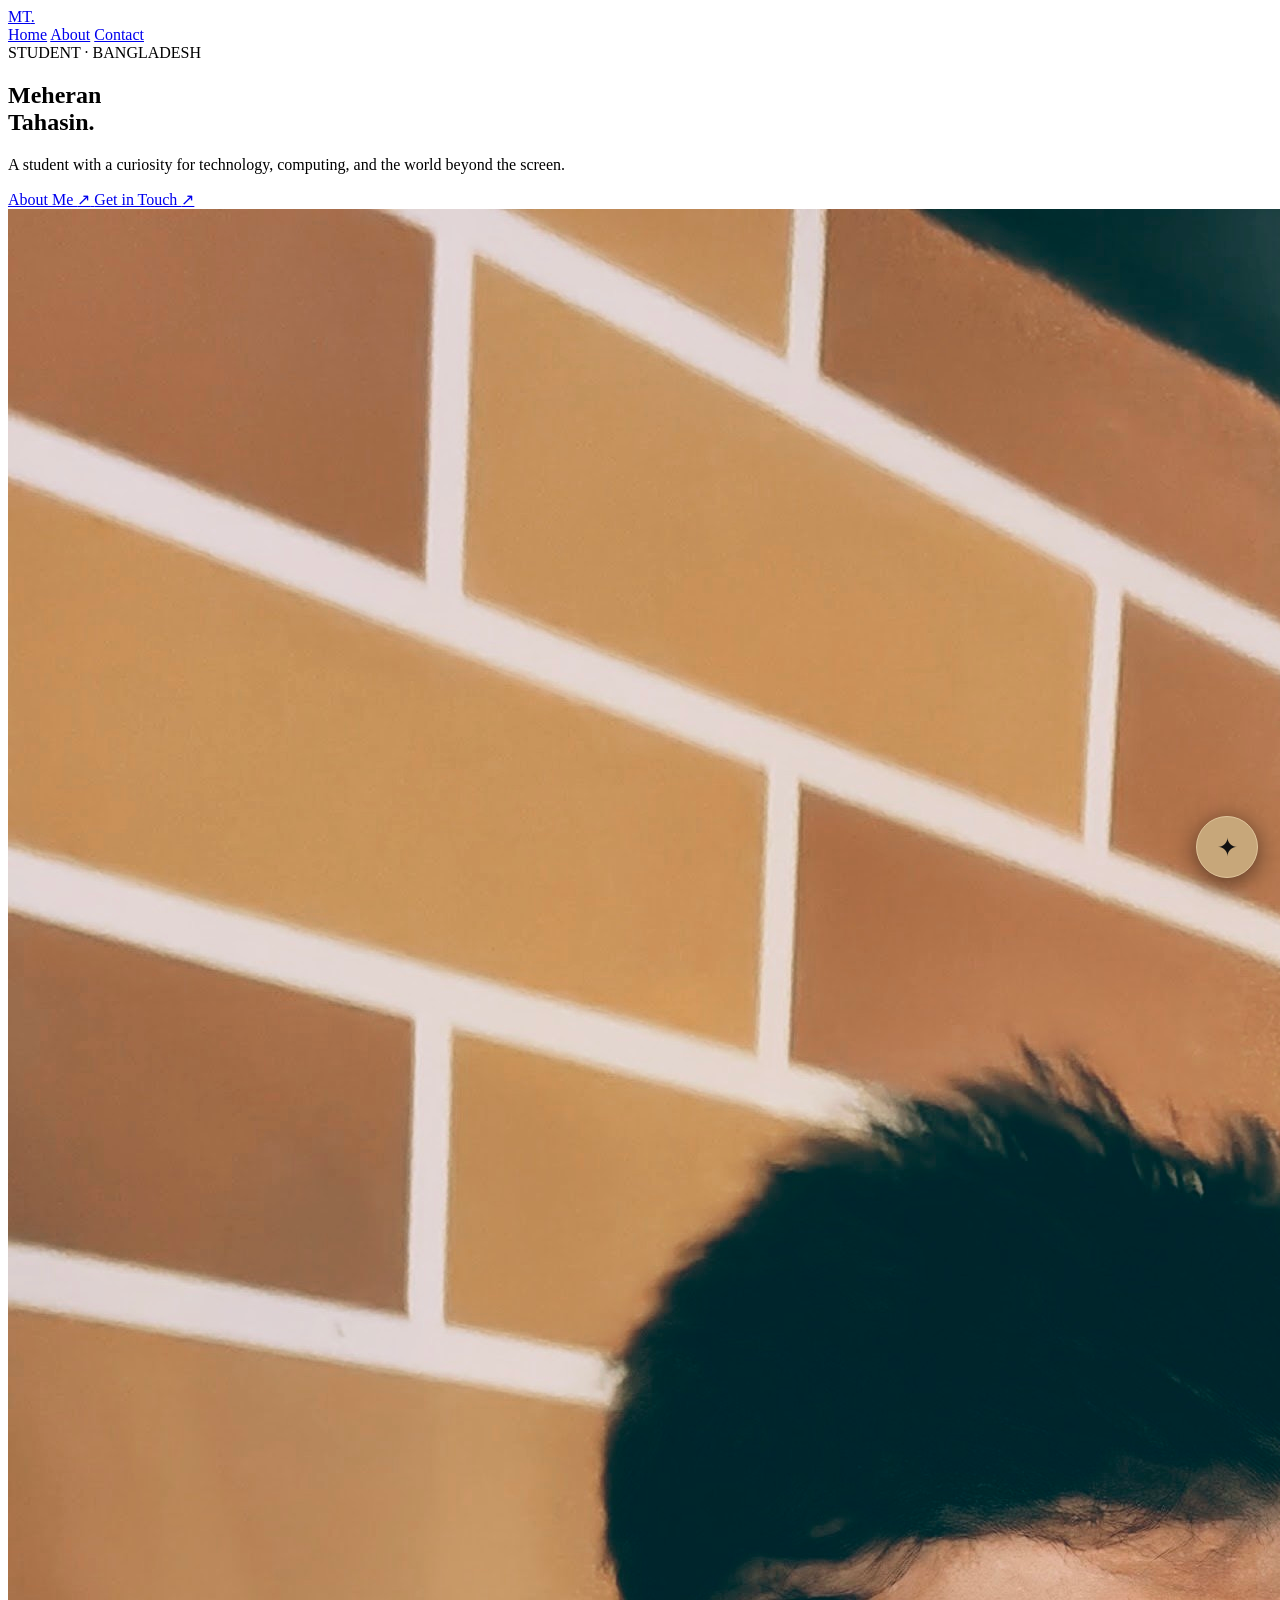
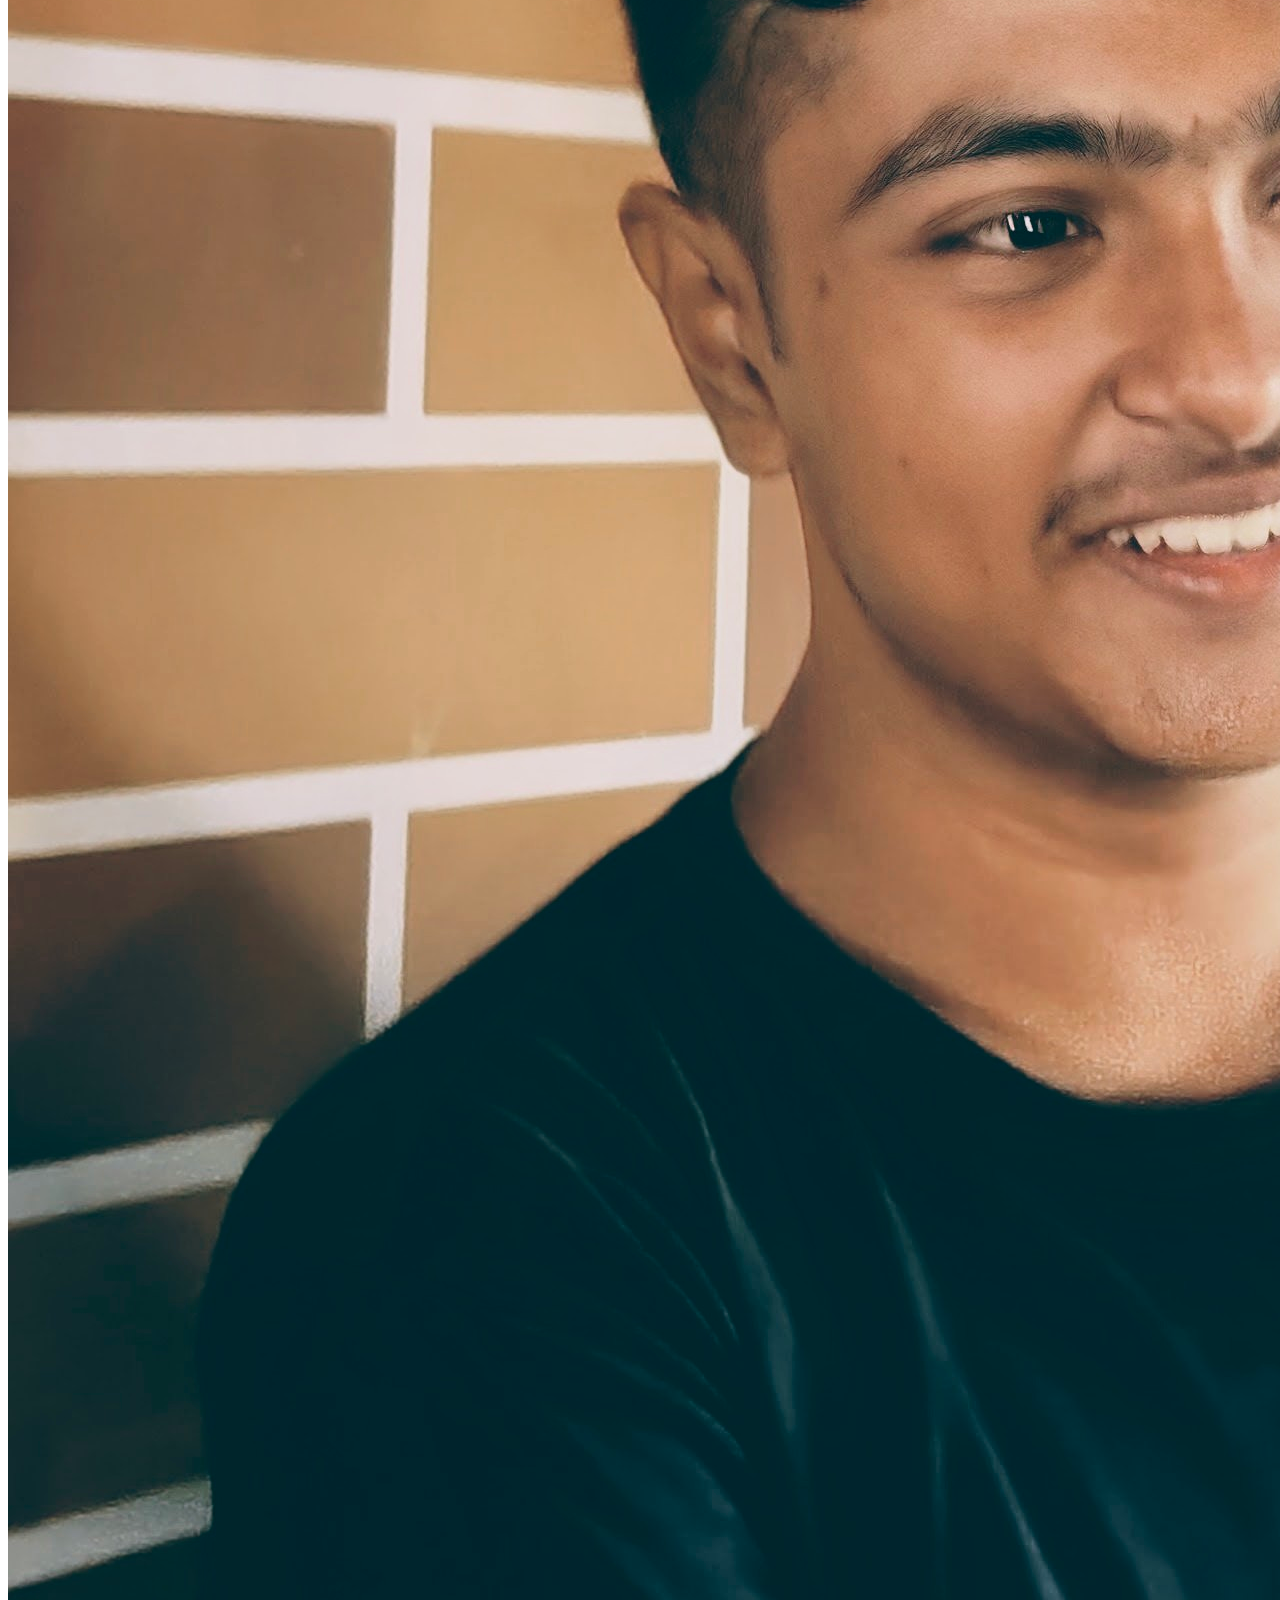
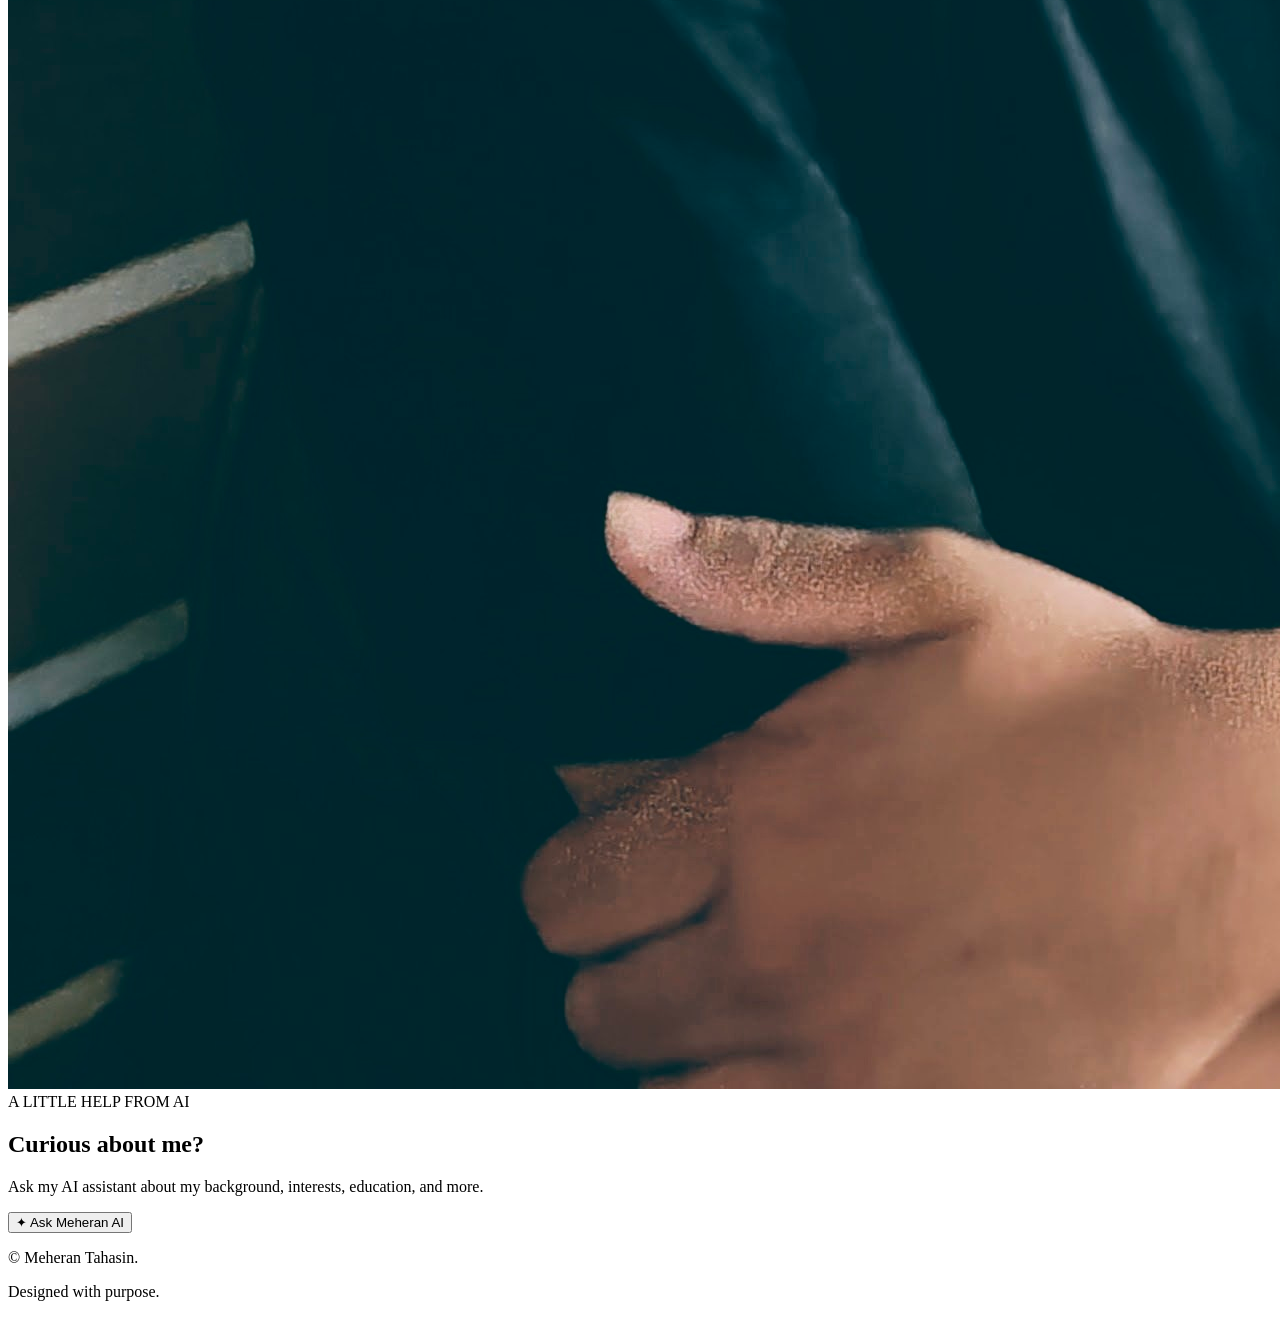
==== commit c23c2ab4: "Update index.html" ====
--- a/index.html
+++ b/index.html
@@ -7,24 +7,17 @@
   <title>Meheran Tahasin | Personal Website</title>
   <meta name="description" content="The personal website of Meheran Tahasin, a student from Bangladesh interested in technology and computer science.">
   <meta name="author" content="Meheran Tahasin">
-  <meta name="theme-color" content="#071426">
+  <meta name="theme-color" content="#081426">
 
   <link rel="canonical" href="https://meherantahasin-png.github.io/">
+  <link rel="icon" href="profile.jpg" type="image/jpeg">
+  <link rel="stylesheet" href="styles.css">
 
   <meta property="og:title" content="Meheran Tahasin">
-  <meta property="og:description" content="A curious mind, an endless list of things to explore.">
+  <meta property="og:description" content="Student, technology enthusiast, and aspiring computer scientist.">
+  <meta property="og:image" content="https://meherantahasin-png.github.io/profile.jpg">
   <meta property="og:url" content="https://meherantahasin-png.github.io/">
   <meta property="og:type" content="website">
-  <meta property="og:image" content="https://meherantahasin-png.github.io/profile.jpg">
-
-  <meta name="twitter:card" content="summary_large_image">
-  <meta name="twitter:title" content="Meheran Tahasin">
-  <meta name="twitter:description" content="Personal website of Meheran Tahasin.">
-  <meta name="twitter:image" content="https://meherantahasin-png.github.io/profile.jpg">
-
-  <link rel="preconnect" href="https://fonts.googleapis.com">
-  <link rel="preconnect" href="https://fonts.gstatic.com" crossorigin>
-  <link href="https://fonts.googleapis.com/css2?family=DM+Sans:wght@400;500;600;700&family=Playfair+Display:wght@500;600;700&display=swap" rel="stylesheet">
 
   <script type="application/ld+json">
   {
@@ -34,392 +27,95 @@
     "url": "https://meherantahasin-png.github.io/",
     "image": "https://meherantahasin-png.github.io/profile.jpg",
     "email": "meherantahasin@gmail.com",
-    "description": "A Bangladeshi student interested in technology and computer science."
+    "sameAs": [
+      "https://www.instagram.com/meheran_tahasin/",
+      "https://www.facebook.com/share/1RuGTZngkF/"
+    ]
   }
   </script>
-
-  <style>
-    :root {
-      --bg: #071426;
-      --blue: #69b4ff;
-      --white: #f5f8ff;
-      --muted: #b6c5d8;
-      --border: rgba(255,255,255,0.13);
-    }
-
-    * {
-      margin: 0;
-      padding: 0;
-      box-sizing: border-box;
-    }
-
-    html {
-      scroll-behavior: smooth;
-    }
-
-    body {
-      min-height: 100vh;
-      background: var(--bg);
-      color: var(--white);
-      font-family: 'DM Sans', sans-serif;
-      overflow-x: hidden;
-    }
-
-    a {
-      text-decoration: none;
-      color: inherit;
-    }
-
-    /* Background video */
-
-    .background {
-      position: fixed;
-      inset: 0;
-      z-index: -2;
-      overflow: hidden;
-      background: var(--bg);
-    }
-
-    .background video {
-      position: absolute;
-      width: 100%;
-      height: 100%;
-      object-fit: cover;
-      opacity: 0.48;
-      filter: brightness(0.72) saturate(0.85);
-      transform: scale(1.02);
-    }
-
-    .background::after {
-      content: "";
-      position: absolute;
-      inset: 0;
-      background:
-        linear-gradient(
-          115deg,
-          rgba(4, 15, 32, 0.82) 0%,
-          rgba(5, 24, 48, 0.58) 48%,
-          rgba(5, 17, 37, 0.78) 100%
-        ),
-        linear-gradient(
-          to bottom,
-          rgba(4, 13, 28, 0.22),
-          rgba(4, 13, 28, 0.55)
-        );
-      z-index: 1;
-    }
-
-    /* Navigation */
-
-    header {
-      position: fixed;
-      top: 0;
-      left: 0;
-      width: 100%;
-      z-index: 10;
-      padding: 22px 8%;
-      display: flex;
-      justify-content: space-between;
-      align-items: center;
-      transition: 0.3s ease;
-    }
-
-    header.scrolled {
-      background: rgba(5, 17, 35, 0.88);
-      backdrop-filter: blur(16px);
-      border-bottom: 1px solid var(--border);
-      padding-top: 16px;
-      padding-bottom: 16px;
-    }
-
-    .logo {
-      font-family: 'Playfair Display', serif;
-      font-size: 21px;
-      font-weight: 600;
-      letter-spacing: 0.3px;
-    }
-
-    .logo span {
-      color: var(--blue);
-    }
-
-    nav {
-      display: flex;
-      align-items: center;
-      gap: 32px;
-    }
-
-    nav a {
-      color: var(--muted);
-      font-size: 14px;
-      transition: 0.25s;
-    }
-
-    nav a:hover {
-      color: var(--white);
-    }
-
-    /* Hero */
-
-    main {
-      min-height: 100vh;
-      display: flex;
-      align-items: center;
-      justify-content: center;
-      text-align: center;
-      padding: 120px 22px 90px;
-    }
-
-    .hero {
-      max-width: 800px;
-      animation: appear 1.1s ease both;
-    }
-
-    .eyebrow {
-      display: inline-flex;
-      align-items: center;
-      gap: 9px;
-      color: var(--blue);
-      font-size: 12px;
-      font-weight: 700;
-      letter-spacing: 3px;
-      text-transform: uppercase;
-      margin-bottom: 25px;
-    }
-
-    .eyebrow::before,
-    .eyebrow::after {
-      content: "";
-      width: 24px;
-      height: 1px;
-      background: var(--blue);
-      opacity: 0.7;
-    }
-
-    h1 {
-      font-family: 'Playfair Display', serif;
-      font-size: clamp(48px, 8vw, 86px);
-      font-weight: 600;
-      line-height: 1.12;
-      letter-spacing: -1.8px;
-      margin-bottom: 20px;
-    }
-
-    h1 span {
-      color: var(--blue);
-    }
-
-    .intro {
-      max-width: 540px;
-      margin: 0 auto;
-      color: var(--muted);
-      font-size: 16px;
-      line-height: 1.9;
-    }
-
-    .buttons {
-      display: flex;
-      justify-content: center;
-      align-items: center;
-      gap: 15px;
-      margin-top: 38px;
-      flex-wrap: wrap;
-    }
-
-    .btn {
-      display: inline-flex;
-      align-items: center;
-      justify-content: center;
-      min-width: 145px;
-      padding: 14px 25px;
-      border-radius: 7px;
-      font-size: 14px;
-      font-weight: 600;
-      transition: 0.3s ease;
-    }
-
-    .btn-primary {
-      background: var(--blue);
-      color: #061426;
-      border: 1px solid var(--blue);
-    }
-
-    .btn-primary:hover {
-      background: #91caff;
-      border-color: #91caff;
-      transform: translateY(-3px);
-      box-shadow: 0 8px 25px rgba(77, 163, 255, 0.2);
-    }
-
-    .btn-secondary {
-      border: 1px solid rgba(255,255,255,0.35);
-      color: var(--white);
-      background: rgba(255,255,255,0.04);
-      backdrop-filter: blur(8px);
-    }
-
-    .btn-secondary:hover {
-      background: rgba(255,255,255,0.12);
-      border-color: var(--white);
-      transform: translateY(-3px);
-    }
-
-    /* Footer */
-
-    footer {
-      position: absolute;
-      bottom: 0;
-      left: 0;
-      width: 100%;
-      padding: 22px;
-      text-align: center;
-      color: rgba(220, 232, 247, 0.58);
-      font-size: 12px;
-      letter-spacing: 0.3px;
-    }
-
-    /* Animation */
-
-    @keyframes appear {
-      from {
-        opacity: 0;
-        transform: translateY(22px);
-      }
-      to {
-        opacity: 1;
-        transform: translateY(0);
-      }
-    }
-
-    /* Mobile */
-
-    @media (max-width: 600px) {
-      header {
-        padding: 18px 6%;
-      }
-
-      nav {
-        gap: 18px;
-      }
-
-      nav a {
-        font-size: 12px;
-      }
-
-      .logo {
-        font-size: 18px;
-      }
-
-      main {
-        padding-top: 110px;
-        padding-bottom: 100px;
-      }
-
-      h1 {
-        font-size: clamp(43px, 12vw, 65px);
-      }
-
-      .intro {
-        font-size: 14px;
-        max-width: 340px;
-      }
-
-      .buttons {
-        gap: 12px;
-      }
-
-      .btn {
-        min-width: 135px;
-        padding: 13px 19px;
-        font-size: 13px;
-      }
-
-      .background video {
-        opacity: 0.52;
-      }
-    }
-
-    @media (prefers-reduced-motion: reduce) {
-      *,
-      *::before,
-      *::after {
-        scroll-behavior: auto !important;
-        animation-duration: 0.01ms !important;
-        transition-duration: 0.01ms !important;
-      }
-    }
-  </style>
 </head>
 
 <body>
 
-  <!-- Background video -->
-  <div class="background">
-    <video autoplay muted loop playsinline preload="metadata" poster="profile.jpg">
-      <source src="972.mp4" type="video/mp4">
-    </video>
-  </div>
+  <header class="site-header">
+    <nav class="navbar container" aria-label="Main navigation">
+      <a class="brand" href="index.html">MT<span>.</span></a>
 
-  <!-- Navigation -->
-  <header id="header">
-    <a href="index.html" class="logo">Meheran<span>.</span></a>
-
-    <nav>
-      <a href="index.html">Home</a>
-      <a href="about.html">About</a>
-      <a href="contact.html">Contact</a>
+      <div class="nav-links">
+        <a href="index.html" class="active">Home</a>
+        <a href="about.html">About</a>
+        <a href="contact.html">Contact</a>
+      </div>
     </nav>
   </header>
 
-  <!-- Main content -->
   <main>
-    <section class="hero">
+    <section class="hero container">
+      <div class="hero-content">
+        <span class="eyebrow">
+          <span class="status-dot"></span>
+          STUDENT · BANGLADESH
+        </span>
 
-      <div class="eyebrow">Welcome to my space</div>
+        <h1>Meheran<br><span>Tahasin.</span></h1>
 
-      <h1>
-        Meheran<br>
-        <span>Tahasin.</span>
-      </h1>
+        <p class="hero-description">
+          A student with a curiosity for technology, computing,
+          and the world beyond the screen.
+        </p>
 
-      <p class="intro">
-        A student from Bangladesh with an interest in technology,
-        computer science, and everything worth exploring.
-      </p>
+        <div class="hero-actions">
+          <a href="about.html" class="btn btn-primary">
+            About Me <span aria-hidden="true">↗</span>
+          </a>
 
-      <div class="buttons">
-        <a href="about.html" class="btn btn-primary">
-          More About Me
-        </a>
-
-        <a href="contact.html" class="btn btn-secondary">
-          Get in touch
-        </a>
+          <a href="contact.html" class="btn btn-outline">
+            Get in Touch <span aria-hidden="true">↗</span>
+          </a>
+        </div>
       </div>
 
+      <div class="hero-image-wrap">
+        <div class="hero-image-frame">
+          <img
+            src="profile.jpg"
+            alt="Portrait of Meheran Tahasin"
+            class="hero-image"
+            fetchpriority="high"
+          >
+        </div>
+        <span class="image-decoration"></span>
+      </div>
+    </section>
+
+    <section class="home-ai-section">
+      <div class="container">
+        <div class="ai-intro">
+          <div>
+            <span class="eyebrow">A LITTLE HELP FROM AI</span>
+            <h2>Curious about me?</h2>
+            <p>
+              Ask my AI assistant about my background, interests,
+              education, and more.
+            </p>
+          </div>
+
+          <button class="btn btn-primary ai-open-button" data-chat-open>
+            <span aria-hidden="true">✦</span>
+            Ask Meheran AI
+          </button>
+        </div>
+      </div>
     </section>
   </main>
 
-  <!-- Footer -->
-  <footer>
-    © <span id="year"></span> Meheran Tahasin. All rights reserved.
+  <footer class="site-footer">
+    <div class="container footer-content">
+      <p>© <span data-year></span> Meheran Tahasin.</p>
+      <p>Designed with purpose.</p>
+    </div>
   </footer>
 
-  <script>
-    // Dynamic copyright year
-    document.getElementById("year").textContent =
-      new Date().getFullYear();
-
-    // Header background on scroll
-    const header = document.getElementById("header");
-
-    window.addEventListener("scroll", () => {
-      header.classList.toggle("scrolled", window.scrollY > 30);
-    });
-  </script>
-
-  <!-- AI Assistant: keep chatbot.js in the repository root -->
   <script src="chatbot.js" defer></script>
-
 </body>
 </html>
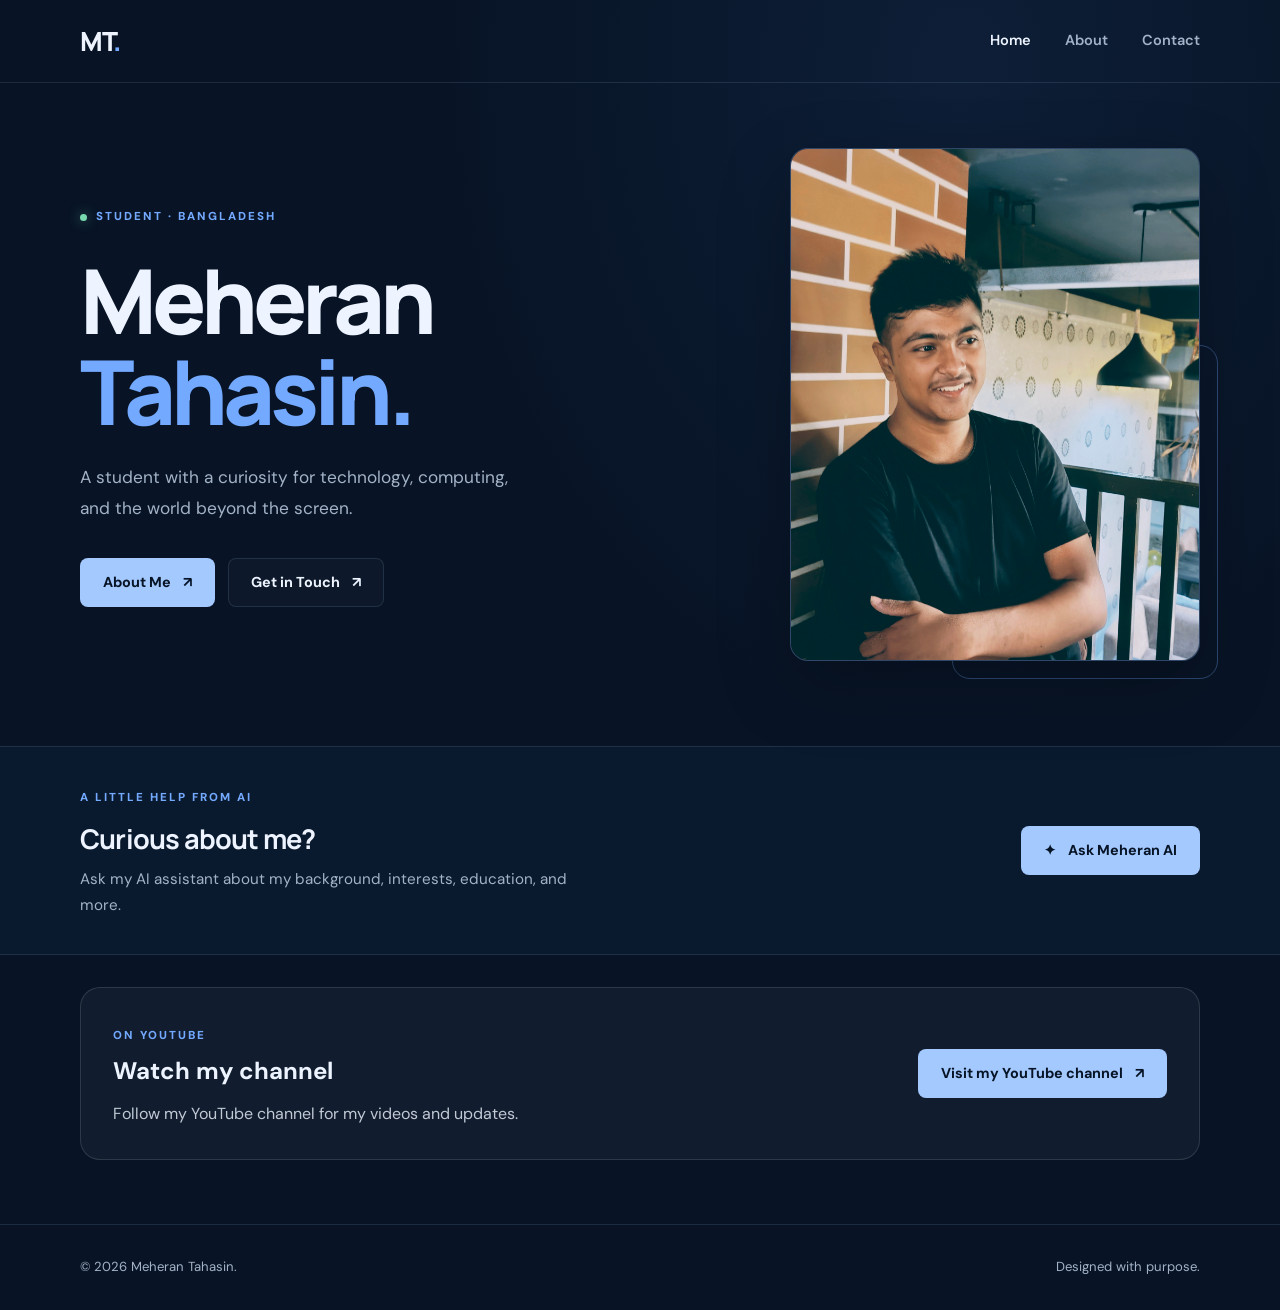
==== commit b979168c: "Add YouTube channel section to home page" ====
--- a/index.html
+++ b/index.html
@@ -29,10 +29,17 @@
     "email": "meherantahasin@gmail.com",
     "sameAs": [
       "https://www.instagram.com/meheran_tahasin/",
-      "https://www.facebook.com/share/1RuGTZngkF/"
+      "https://www.facebook.com/share/1RuGTZngkF/",
+      "https://www.youtube.com/@meherantahasin4952"
     ]
   }
   </script>
+  <style>
+    .youtube-section{padding:2rem 0 4rem}
+    .yt-card{display:flex;flex-wrap:wrap;align-items:center;justify-content:space-between;gap:1.5rem;padding:2rem;border:1px solid rgba(255,255,255,.12);border-radius:20px;background:rgba(255,255,255,.04)}
+    .yt-card h2{margin:.25rem 0 .5rem}
+    .yt-card p{margin:0;opacity:.8}
+  </style>
 </head>
 
 <body>
@@ -107,6 +114,21 @@
         </div>
       </div>
     </section>
+
+    <section class="youtube-section">
+      <div class="container">
+        <div class="yt-card">
+          <div>
+            <span class="eyebrow">ON YOUTUBE</span>
+            <h2>Watch my channel</h2>
+            <p>Follow my YouTube channel for my videos and updates.</p>
+          </div>
+          <a class="btn btn-primary" href="https://www.youtube.com/@meherantahasin4952" target="_blank" rel="noopener noreferrer">
+            Visit my YouTube channel <span aria-hidden="true">&#8599;</span>
+          </a>
+        </div>
+      </div>
+    </section>
   </main>
 
   <footer class="site-footer">
--- a/styles.css
+++ b/styles.css
@@ -0,0 +1,965 @@
+@import url('https://fonts.googleapis.com/css2?family=DM+Sans:wght@400;500;600;700;800&family=Manrope:wght@400;500;600;700;800&display=swap');
+
+:root {
+  --bg: #081426;
+  --bg-light: #0d1d33;
+  --surface: #10233c;
+  --surface-light: #142a46;
+  --text: #edf4ff;
+  --muted: #a3b2c7;
+  --accent: #73a9ff;
+  --accent-bright: #a4c9ff;
+  --border: rgba(173, 200, 235, 0.13);
+  --max-width: 1120px;
+}
+
+* {
+  box-sizing: border-box;
+  margin: 0;
+  padding: 0;
+}
+
+html {
+  scroll-behavior: smooth;
+}
+
+body {
+  min-height: 100vh;
+  background:
+    radial-gradient(ellipse at 75% 5%, rgba(50, 104, 174, 0.12), transparent 38%),
+    var(--bg);
+  color: var(--text);
+  font-family: 'DM Sans', sans-serif;
+  line-height: 1.7;
+  -webkit-font-smoothing: antialiased;
+}
+
+a {
+  color: inherit;
+  text-decoration: none;
+}
+
+button {
+  font: inherit;
+}
+
+img {
+  display: block;
+  max-width: 100%;
+}
+
+.container {
+  width: min(var(--max-width), calc(100% - 48px));
+  margin-inline: auto;
+}
+
+/* Navigation */
+
+.site-header {
+  position: relative;
+  z-index: 5;
+  border-bottom: 1px solid var(--border);
+}
+
+.navbar {
+  min-height: 82px;
+  display: flex;
+  align-items: center;
+  justify-content: space-between;
+}
+
+.brand {
+  font-family: 'Manrope', sans-serif;
+  font-size: 1.65rem;
+  font-weight: 800;
+  letter-spacing: -1.5px;
+}
+
+.brand span {
+  color: var(--accent);
+}
+
+.nav-links {
+  display: flex;
+  align-items: center;
+  gap: 34px;
+}
+
+.nav-links a {
+  color: var(--muted);
+  font-size: 0.91rem;
+  font-weight: 600;
+  transition: color 0.2s ease;
+}
+
+.nav-links a:hover,
+.nav-links a.active {
+  color: var(--text);
+}
+
+/* General elements */
+
+.eyebrow {
+  display: inline-flex;
+  align-items: center;
+  gap: 9px;
+  color: var(--accent);
+  font-size: 0.72rem;
+  font-weight: 800;
+  letter-spacing: 2px;
+}
+
+.status-dot {
+  width: 7px;
+  height: 7px;
+  background: #77d9ad;
+  border-radius: 50%;
+  box-shadow: 0 0 12px rgba(119, 217, 173, 0.5);
+}
+
+.btn {
+  min-height: 49px;
+  display: inline-flex;
+  align-items: center;
+  justify-content: center;
+  gap: 12px;
+  padding: 0 22px;
+  border: 1px solid transparent;
+  border-radius: 8px;
+  font-size: 0.9rem;
+  font-weight: 700;
+  cursor: pointer;
+  transition: transform 0.2s ease, background 0.2s ease, border-color 0.2s ease;
+}
+
+.btn:hover {
+  transform: translateY(-2px);
+}
+
+.btn-primary {
+  color: #071426;
+  background: var(--accent-bright);
+}
+
+.btn-primary:hover {
+  background: #c0d9ff;
+}
+
+.btn-outline {
+  color: var(--text);
+  border-color: var(--border);
+  background: rgba(255, 255, 255, 0.025);
+}
+
+.btn-outline:hover {
+  border-color: rgba(164, 201, 255, 0.5);
+  background: rgba(164, 201, 255, 0.07);
+}
+
+/* Homepage hero */
+
+.hero {
+  min-height: 650px;
+  display: grid;
+  grid-template-columns: 1.1fr 0.9fr;
+  align-items: center;
+  gap: 70px;
+  padding-top: 65px;
+  padding-bottom: 85px;
+}
+
+.hero-content {
+  max-width: 590px;
+}
+
+.hero h1 {
+  margin-top: 25px;
+  font-family: 'Manrope', sans-serif;
+  font-size: clamp(3.8rem, 7vw, 6.4rem);
+  font-weight: 800;
+  line-height: 1.02;
+  letter-spacing: -5px;
+}
+
+.hero h1 span,
+.page-heading h1 span,
+.contact-heading h1 span {
+  color: var(--accent);
+}
+
+.hero-description {
+  max-width: 440px;
+  margin-top: 25px;
+  color: var(--muted);
+  font-size: 1.08rem;
+  line-height: 1.8;
+}
+
+.hero-actions {
+  display: flex;
+  flex-wrap: wrap;
+  gap: 13px;
+  margin-top: 34px;
+}
+
+.hero-image-wrap {
+  position: relative;
+  width: 100%;
+  max-width: 410px;
+  justify-self: end;
+}
+
+.hero-image-frame {
+  position: relative;
+  z-index: 1;
+  overflow: hidden;
+  aspect-ratio: 4 / 5;
+  border: 1px solid rgba(164, 201, 255, 0.22);
+  border-radius: 18px;
+  background: var(--surface);
+  box-shadow: 0 25px 70px rgba(0, 0, 0, 0.27);
+}
+
+.hero-image {
+  width: 100%;
+  height: 100%;
+  object-fit: cover;
+}
+
+.image-decoration {
+  position: absolute;
+  width: 65%;
+  height: 65%;
+  right: -18px;
+  bottom: -18px;
+  border: 1px solid rgba(115, 169, 255, 0.35);
+  border-radius: 18px;
+}
+
+/* Homepage AI section */
+
+.home-ai-section {
+  border-top: 1px solid var(--border);
+  border-bottom: 1px solid var(--border);
+  background: rgba(15, 34, 57, 0.45);
+}
+
+.ai-intro {
+  min-height: 195px;
+  display: flex;
+  align-items: center;
+  justify-content: space-between;
+  gap: 30px;
+  padding-block: 35px;
+}
+
+.ai-intro h2 {
+  margin-top: 7px;
+  font-family: 'Manrope', sans-serif;
+  font-size: 1.7rem;
+  letter-spacing: -0.8px;
+}
+
+.ai-intro p {
+  max-width: 510px;
+  margin-top: 5px;
+  color: var(--muted);
+  font-size: 0.95rem;
+}
+
+.ai-open-button {
+  flex-shrink: 0;
+}
+
+/* Inner page layout */
+
+.page-main {
+  padding-top: 85px;
+  padding-bottom: 100px;
+}
+
+.page-heading {
+  max-width: 720px;
+  margin-bottom: 70px;
+}
+
+.page-heading h1,
+.contact-heading h1 {
+  margin-top: 13px;
+  font-family: 'Manrope', sans-serif;
+  font-size: clamp(2.8rem, 6vw, 4.8rem);
+  font-weight: 800;
+  line-height: 1.12;
+  letter-spacing: -3px;
+}
+
+.page-heading > p,
+.contact-heading > p {
+  max-width: 580px;
+  margin-top: 17px;
+  color: var(--muted);
+  font-size: 1.02rem;
+}
+
+/* About intro */
+
+.about-intro {
+  display: grid;
+  grid-template-columns: 0.8fr 1.2fr;
+  align-items: center;
+  gap: 75px;
+}
+
+.about-image-main {
+  overflow: hidden;
+  aspect-ratio: 4 / 5;
+  border-radius: 14px;
+  background: var(--surface);
+}
+
+.about-image-main img {
+  width: 100%;
+  height: 100%;
+  object-fit: cover;
+}
+
+.about-text h2,
+.portrait-caption h2 {
+  margin-top: 13px;
+  font-family: 'Manrope', sans-serif;
+  font-size: clamp(2rem, 4vw, 3rem);
+  line-height: 1.2;
+  letter-spacing: -1.5px;
+}
+
+.about-text p,
+.portrait-caption p {
+  margin-top: 18px;
+  color: var(--muted);
+  font-size: 0.98rem;
+}
+
+/* Content sections */
+
+.content-section {
+  margin-top: 110px;
+}
+
+.section-heading {
+  margin-bottom: 35px;
+}
+
+.section-heading h2 {
+  margin-top: 7px;
+  font-family: 'Manrope', sans-serif;
+  font-size: 2.5rem;
+  letter-spacing: -1.5px;
+}
+
+.info-card {
+  display: flex;
+  gap: 22px;
+  padding: 30px;
+  border: 1px solid var(--border);
+  border-radius: 12px;
+  background: rgba(16, 35, 60, 0.65);
+}
+
+.info-card-marker {
+  flex: 0 0 9px;
+  width: 9px;
+  height: 9px;
+  margin-top: 10px;
+  border-radius: 50%;
+  background: var(--accent);
+  box-shadow: 0 0 15px rgba(115, 169, 255, 0.5);
+}
+
+.info-card h3 {
+  font-family: 'Manrope', sans-serif;
+  font-size: 1.25rem;
+}
+
+.info-card p {
+  margin-top: 12px;
+  color: var(--muted);
+  font-size: 0.95rem;
+}
+
+.info-card .info-subtitle {
+  margin-top: 4px;
+  color: var(--accent);
+}
+
+/* Interest cards */
+
+.interest-grid {
+  display: grid;
+  grid-template-columns: repeat(2, 1fr);
+  gap: 15px;
+}
+
+.interest-card {
+  min-height: 190px;
+  padding: 26px;
+  border: 1px solid var(--border);
+  border-radius: 12px;
+  background: rgba(16, 35, 60, 0.55);
+  transition: border-color 0.2s ease, transform 0.2s ease;
+}
+
+.interest-card:hover {
+  transform: translateY(-3px);
+  border-color: rgba(115, 169, 255, 0.4);
+}
+
+.interest-number {
+  color: var(--accent);
+  font-size: 0.75rem;
+  font-weight: 800;
+  letter-spacing: 1px;
+}
+
+.interest-card h3 {
+  margin-top: 15px;
+  font-family: 'Manrope', sans-serif;
+  font-size: 1.2rem;
+}
+
+.interest-card p {
+  margin-top: 8px;
+  color: var(--muted);
+  font-size: 0.92rem;
+}
+
+/* Portrait section */
+
+.portrait-section {
+  display: grid;
+  grid-template-columns: 1fr 1fr;
+  align-items: center;
+  gap: 65px;
+  margin-top: 110px;
+}
+
+.portrait-image {
+  overflow: hidden;
+  aspect-ratio: 5 / 4;
+  border-radius: 14px;
+  background: var(--surface);
+}
+
+.portrait-image img {
+  width: 100%;
+  height: 100%;
+  object-fit: cover;
+}
+
+.portrait-caption h2 {
+  font-size: clamp(2rem, 4vw, 3rem);
+}
+
+/* Closing section */
+
+.closing-section {
+  margin-top: 110px;
+  padding: 55px 30px;
+  text-align: center;
+  border: 1px solid var(--border);
+  border-radius: 14px;
+  background: rgba(16, 35, 60, 0.55);
+}
+
+.closing-section h2 {
+  font-family: 'Manrope', sans-serif;
+  font-size: 2rem;
+  letter-spacing: -1px;
+}
+
+.closing-section p {
+  margin: 8px 0 24px;
+  color: var(--muted);
+}
+
+/* Contact page */
+
+.contact-heading {
+  max-width: 720px;
+  margin-bottom: 55px;
+}
+
+.contact-grid {
+  display: grid;
+  grid-template-columns: repeat(2, 1fr);
+  gap: 15px;
+}
+
+.contact-card {
+  min-height: 155px;
+  display: flex;
+  align-items: center;
+  gap: 20px;
+  padding: 25px;
+  border: 1px solid var(--border);
+  border-radius: 12px;
+  background: rgba(16, 35, 60, 0.55);
+  transition: transform 0.2s ease, border-color 0.2s ease;
+}
+
+.contact-card:hover {
+  transform: translateY(-3px);
+  border-color: rgba(115, 169, 255, 0.45);
+}
+
+.contact-icon {
+  flex: 0 0 48px;
+  width: 48px;
+  height: 48px;
+  display: grid;
+  place-items: center;
+  border-radius: 12px;
+  color: var(--accent-bright);
+  background: rgba(115, 169, 255, 0.1);
+  font-size: 1.4rem;
+  font-weight: 800;
+}
+
+.contact-label {
+  color: var(--accent);
+  font-size: 0.68rem;
+  font-weight: 800;
+  letter-spacing: 1.5px;
+}
+
+.contact-card h2 {
+  margin-top: 2px;
+  font-family: 'Manrope', sans-serif;
+  font-size: 1.12rem;
+}
+
+.contact-card p {
+  margin-top: 3px;
+  color: var(--muted);
+  font-size: 0.83rem;
+  overflow-wrap: anywhere;
+}
+
+.contact-arrow {
+  margin-left: auto;
+  color: var(--accent);
+  font-size: 1.2rem;
+}
+
+.contact-note {
+  margin-top: 85px;
+  padding: 40px;
+  text-align: center;
+  border: 1px solid var(--border);
+  border-radius: 14px;
+  background: rgba(16, 35, 60, 0.5);
+}
+
+.contact-note h2 {
+  margin-top: 10px;
+  font-family: 'Manrope', sans-serif;
+  font-size: 1.8rem;
+}
+
+.contact-note p {
+  margin: 8px 0 22px;
+  color: var(--muted);
+}
+
+/* Footer */
+
+.site-footer {
+  border-top: 1px solid var(--border);
+}
+
+.footer-content {
+  min-height: 85px;
+  display: flex;
+  align-items: center;
+  justify-content: space-between;
+  gap: 20px;
+  color: var(--muted);
+  font-size: 0.82rem;
+}
+
+/* AI assistant */
+
+.chat-launcher {
+  position: fixed;
+  z-index: 1000;
+  right: 24px;
+  bottom: 24px;
+  width: 58px;
+  height: 58px;
+  display: grid;
+  place-items: center;
+  border: 1px solid rgba(255, 255, 255, 0.18);
+  border-radius: 50%;
+  color: #071426;
+  background: var(--accent-bright);
+  box-shadow: 0 8px 30px rgba(0, 0, 0, 0.35);
+  font-size: 1.55rem;
+  cursor: pointer;
+  transition: transform 0.2s ease;
+}
+
+.chat-launcher:hover {
+  transform: scale(1.07);
+}
+
+.chat-panel {
+  position: fixed;
+  z-index: 1001;
+  right: 24px;
+  bottom: 95px;
+  width: min(380px, calc(100vw - 32px));
+  height: min(520px, calc(100dvh - 125px));
+  display: none;
+  flex-direction: column;
+  overflow: hidden;
+  border: 1px solid rgba(164, 201, 255, 0.2);
+  border-radius: 16px;
+  background: #0c1b30;
+  box-shadow: 0 20px 70px rgba(0, 0, 0, 0.5);
+}
+
+.chat-panel.open {
+  display: flex;
+}
+
+.chat-header {
+  min-height: 68px;
+  display: flex;
+  align-items: center;
+  justify-content: space-between;
+  padding: 14px 17px;
+  border-bottom: 1px solid var(--border);
+  background: #10233c;
+}
+
+.chat-header-title {
+  font-weight: 800;
+  font-family: 'Manrope', sans-serif;
+}
+
+.chat-header-subtitle {
+  color: var(--muted);
+  font-size: 0.72rem;
+}
+
+.chat-close {
+  width: 34px;
+  height: 34px;
+  border: 0;
+  border-radius: 8px;
+  color: var(--text);
+  background: rgba(255, 255, 255, 0.07);
+  font-size: 1.2rem;
+  cursor: pointer;
+}
+
+.chat-messages {
+  flex: 1;
+  display: flex;
+  flex-direction: column;
+  gap: 12px;
+  overflow-y: auto;
+  padding: 17px;
+}
+
+.chat-message {
+  max-width: 88%;
+  padding: 11px 13px;
+  border-radius: 12px;
+  font-size: 0.87rem;
+  line-height: 1.55;
+  white-space: pre-wrap;
+  overflow-wrap: anywhere;
+}
+
+.chat-message.bot {
+  align-self: flex-start;
+  color: var(--text);
+  background: #172c47;
+  border-bottom-left-radius: 3px;
+}
+
+.chat-message.user {
+  align-self: flex-end;
+  color: #071426;
+  background: var(--accent-bright);
+  border-bottom-right-radius: 3px;
+}
+
+.chat-form {
+  display: flex;
+  gap: 8px;
+  padding: 12px;
+  border-top: 1px solid var(--border);
+}
+
+.chat-input {
+  min-width: 0;
+  flex: 1;
+  padding: 12px;
+  border: 1px solid var(--border);
+  border-radius: 9px;
+  outline: none;
+  color: var(--text);
+  background: #081426;
+  font: inherit;
+  font-size: 0.85rem;
+}
+
+.chat-input:focus {
+  border-color: var(--accent);
+}
+
+.chat-send {
+  width: 44px;
+  flex-shrink: 0;
+  border: 0;
+  border-radius: 9px;
+  color: #071426;
+  background: var(--accent-bright);
+  font-size: 1.1rem;
+  cursor: pointer;
+}
+
+.chat-send:disabled {
+  opacity: 0.5;
+  cursor: not-allowed;
+}
+
+.chat-status {
+  padding: 0 14px 8px;
+  color: var(--muted);
+  font-size: 0.7rem;
+}
+
+/* Responsive design */
+
+@media (max-width: 800px) {
+  .hero {
+    min-height: auto;
+    grid-template-columns: 1fr 0.8fr;
+    gap: 35px;
+    padding-top: 75px;
+    padding-bottom: 80px;
+  }
+
+  .hero h1 {
+    font-size: clamp(3.2rem, 8vw, 4.8rem);
+    letter-spacing: -3px;
+  }
+
+  .about-intro {
+    gap: 35px;
+  }
+
+  .portrait-section {
+    gap: 35px;
+  }
+}
+
+@media (max-width: 600px) {
+  .container {
+    width: min(100% - 36px, var(--max-width));
+  }
+
+  .navbar {
+    min-height: 70px;
+  }
+
+  .brand {
+    font-size: 1.45rem;
+  }
+
+  .nav-links {
+    gap: 18px;
+  }
+
+  .nav-links a {
+    font-size: 0.82rem;
+  }
+
+  .hero {
+    display: flex;
+    flex-direction: column-reverse;
+    align-items: stretch;
+    gap: 32px;
+    padding-top: 45px;
+    padding-bottom: 55px;
+  }
+
+  .hero-image-wrap {
+    width: min(72%, 290px);
+    align-self: center;
+  }
+
+  .hero-image-frame {
+    border-radius: 14px;
+  }
+
+  .hero h1 {
+    margin-top: 16px;
+    font-size: clamp(3.4rem, 15vw, 4.6rem);
+    letter-spacing: -3px;
+  }
+
+  .hero-description {
+    margin-top: 17px;
+    font-size: 0.98rem;
+  }
+
+  .hero-actions {
+    margin-top: 25px;
+    gap: 10px;
+  }
+
+  .hero-actions .btn {
+    flex: 1;
+    padding-inline: 13px;
+    font-size: 0.82rem;
+  }
+
+  .ai-intro {
+    align-items: flex-start;
+    flex-direction: column;
+    gap: 18px;
+    padding-block: 30px;
+  }
+
+  .ai-intro h2 {
+    font-size: 1.5rem;
+  }
+
+  .page-main {
+    padding-top: 55px;
+    padding-bottom: 70px;
+  }
+
+  .page-heading {
+    margin-bottom: 45px;
+  }
+
+  .page-heading h1,
+  .contact-heading h1 {
+    font-size: 3rem;
+    letter-spacing: -2px;
+  }
+
+  .about-intro,
+  .portrait-section {
+    grid-template-columns: 1fr;
+    gap: 28px;
+  }
+
+  .about-image-main {
+    width: min(100%, 360px);
+    justify-self: center;
+  }
+
+  .about-text h2,
+  .portrait-caption h2 {
+    font-size: 2.2rem;
+  }
+
+  .content-section,
+  .portrait-section {
+    margin-top: 75px;
+  }
+
+  .section-heading h2 {
+    font-size: 2.1rem;
+  }
+
+  .interest-grid,
+  .contact-grid {
+    grid-template-columns: 1fr;
+  }
+
+  .interest-card {
+    min-height: auto;
+  }
+
+  .portrait-image {
+    width: 100%;
+  }
+
+  .closing-section {
+    margin-top: 75px;
+    padding: 38px 20px;
+  }
+
+  .contact-note {
+    margin-top: 60px;
+    padding: 30px 18px;
+  }
+
+  .contact-card {
+    min-height: 130px;
+    padding: 19px;
+    gap: 14px;
+  }
+
+  .footer-content {
+    min-height: 75px;
+    font-size: 0.74rem;
+  }
+
+  .chat-launcher {
+    right: 16px;
+    bottom: 16px;
+    width: 54px;
+    height: 54px;
+  }
+
+  .chat-panel {
+    right: 12px;
+    bottom: 80px;
+    width: calc(100vw - 24px);
+    height: min(520px, calc(100dvh - 100px));
+  }
+}
+
+@media (max-width: 360px) {
+  .nav-links {
+    gap: 12px;
+  }
+
+  .nav-links a {
+    font-size: 0.76rem;
+  }
+
+  .hero-actions {
+    flex-direction: column;
+  }
+
+  .hero-actions .btn {
+    width: 100%;
+  }
+}
+
+/* Accessibility */
+
+a:focus-visible,
+button:focus-visible,
+input:focus-visible {
+  outline: 2px solid var(--accent-bright);
+  outline-offset: 4px;
+}
+
+@media (prefers-reduced-motion: reduce) {
+  *,
+  *::before,
+  *::after {
+    scroll-behavior: auto !important;
+    animation-duration: 0.01ms !important;
+    transition-duration: 0.01ms !important;
+  }
+}
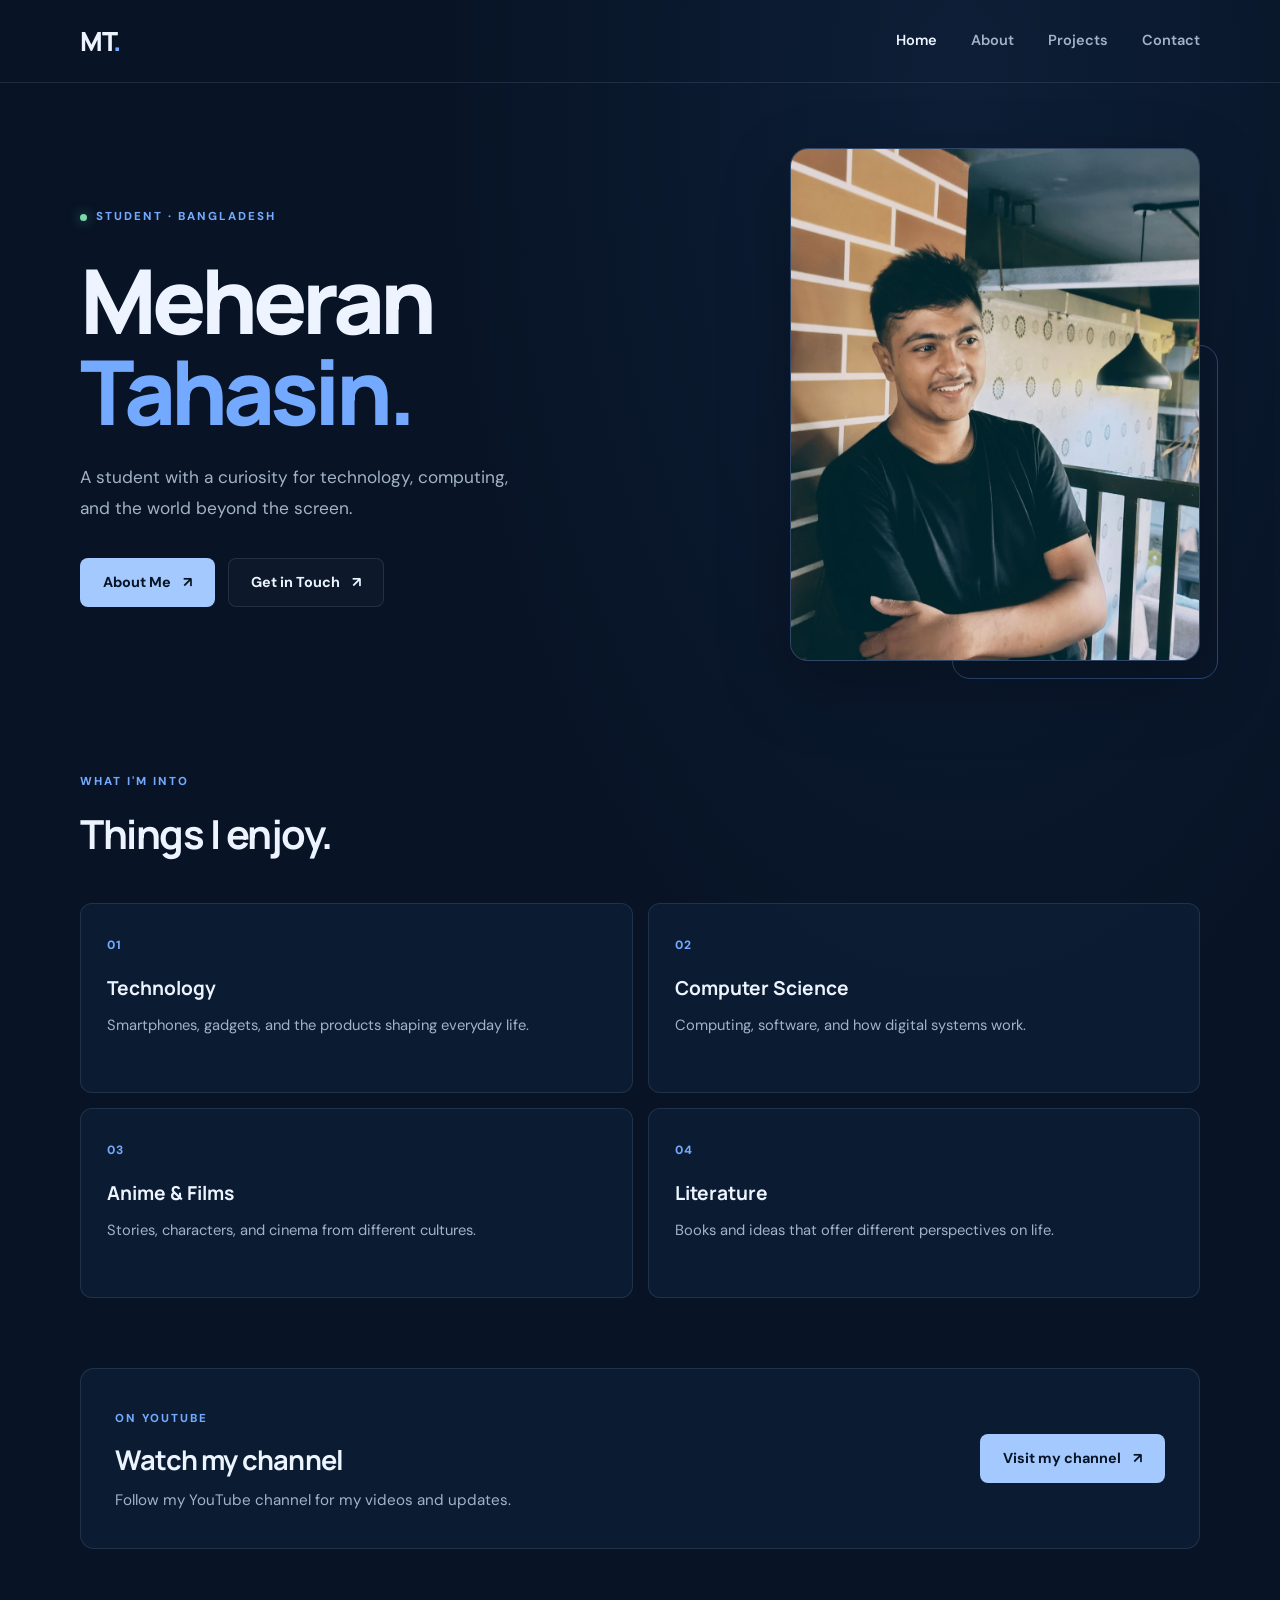
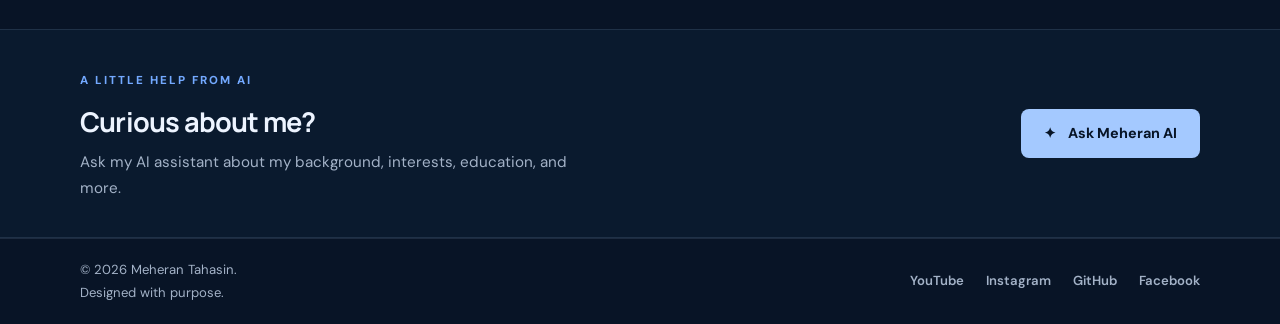
==== commit f6d63a02: "Redesign home page: interests, YouTube, social links, SEO" ====
--- a/index.html
+++ b/index.html
@@ -11,14 +11,20 @@
 
   <link rel="canonical" href="https://meherantahasin-png.github.io/">
   <link rel="icon" href="profile.jpg" type="image/jpeg">
+  <link rel="preconnect" href="https://fonts.googleapis.com">
+  <link rel="preconnect" href="https://fonts.gstatic.com" crossorigin>
+  <link rel="stylesheet" href="https://fonts.googleapis.com/css2?family=DM+Sans:wght@400;500;600;700;800&family=Manrope:wght@400;500;600;700;800&display=swap">
   <link rel="stylesheet" href="styles.css">
 
-  <meta property="og:title" content="Meheran Tahasin">
-  <meta property="og:description" content="Student, technology enthusiast, and aspiring computer scientist.">
+  <meta property="og:title" content="Meheran Tahasin | Personal Website">
+  <meta property="og:description" content="The personal website of Meheran Tahasin, a student from Bangladesh interested in technology and computer science.">
   <meta property="og:image" content="https://meherantahasin-png.github.io/profile.jpg">
   <meta property="og:url" content="https://meherantahasin-png.github.io/">
   <meta property="og:type" content="website">
-
+  <meta name="twitter:card" content="summary">
+  <meta name="twitter:title" content="Meheran Tahasin | Personal Website">
+  <meta name="twitter:description" content="The personal website of Meheran Tahasin, a student from Bangladesh interested in technology and computer science.">
+  <meta name="twitter:image" content="https://meherantahasin-png.github.io/profile.jpg">
   <script type="application/ld+json">
   {
     "@context": "https://schema.org",
@@ -26,37 +32,34 @@
     "name": "Meheran Tahasin",
     "url": "https://meherantahasin-png.github.io/",
     "image": "https://meherantahasin-png.github.io/profile.jpg",
-    "email": "meherantahasin@gmail.com",
     "sameAs": [
       "https://www.instagram.com/meheran_tahasin/",
       "https://www.facebook.com/share/1RuGTZngkF/",
-      "https://www.youtube.com/@meherantahasin4952"
+      "https://www.youtube.com/@meherantahasin4952",
+      "https://github.com/meherantahasin-png"
     ]
   }
   </script>
-  <style>
-    .youtube-section{padding:2rem 0 4rem}
-    .yt-card{display:flex;flex-wrap:wrap;align-items:center;justify-content:space-between;gap:1.5rem;padding:2rem;border:1px solid rgba(255,255,255,.12);border-radius:20px;background:rgba(255,255,255,.04)}
-    .yt-card h2{margin:.25rem 0 .5rem}
-    .yt-card p{margin:0;opacity:.8}
-  </style>
 </head>
 
 <body>
+
+  <a class="skip-link" href="#main">Skip to content</a>
 
   <header class="site-header">
     <nav class="navbar container" aria-label="Main navigation">
       <a class="brand" href="index.html">MT<span>.</span></a>
 
       <div class="nav-links">
-        <a href="index.html" class="active">Home</a>
+        <a href="index.html" class="active" aria-current="page">Home</a>
         <a href="about.html">About</a>
+        <a href="projects.html">Projects</a>
         <a href="contact.html">Contact</a>
       </div>
     </nav>
   </header>
 
-  <main>
+  <main id="main">
     <section class="hero container">
       <div class="hero-content">
         <span class="eyebrow">
@@ -88,10 +91,57 @@
             src="profile.jpg"
             alt="Portrait of Meheran Tahasin"
             class="hero-image"
+            width="1000" height="1328"
             fetchpriority="high"
           >
         </div>
         <span class="image-decoration"></span>
+      </div>
+    </section>
+
+    <section class="home-section container">
+      <div class="section-heading">
+        <span class="eyebrow">WHAT I'M INTO</span>
+        <h2>Things I enjoy.</h2>
+      </div>
+
+      <div class="interest-grid">
+        <article class="interest-card">
+          <span class="interest-number">01</span>
+          <h3>Technology</h3>
+          <p>Smartphones, gadgets, and the products shaping everyday life.</p>
+        </article>
+
+        <article class="interest-card">
+          <span class="interest-number">02</span>
+          <h3>Computer Science</h3>
+          <p>Computing, software, and how digital systems work.</p>
+        </article>
+
+        <article class="interest-card">
+          <span class="interest-number">03</span>
+          <h3>Anime &amp; Films</h3>
+          <p>Stories, characters, and cinema from different cultures.</p>
+        </article>
+
+        <article class="interest-card">
+          <span class="interest-number">04</span>
+          <h3>Literature</h3>
+          <p>Books and ideas that offer different perspectives on life.</p>
+        </article>
+      </div>
+    </section>
+
+    <section class="youtube-section container">
+      <div class="yt-card">
+        <div>
+          <span class="eyebrow">ON YOUTUBE</span>
+          <h2>Watch my channel</h2>
+          <p>Follow my YouTube channel for my videos and updates.</p>
+        </div>
+        <a class="btn btn-primary" href="https://www.youtube.com/@meherantahasin4952" target="_blank" rel="noopener noreferrer">
+          Visit my channel <span aria-hidden="true">↗</span>
+        </a>
       </div>
     </section>
 
@@ -114,27 +164,20 @@
         </div>
       </div>
     </section>
-
-    <section class="youtube-section">
-      <div class="container">
-        <div class="yt-card">
-          <div>
-            <span class="eyebrow">ON YOUTUBE</span>
-            <h2>Watch my channel</h2>
-            <p>Follow my YouTube channel for my videos and updates.</p>
-          </div>
-          <a class="btn btn-primary" href="https://www.youtube.com/@meherantahasin4952" target="_blank" rel="noopener noreferrer">
-            Visit my YouTube channel <span aria-hidden="true">&#8599;</span>
-          </a>
-        </div>
-      </div>
-    </section>
   </main>
 
   <footer class="site-footer">
     <div class="container footer-content">
-      <p>© <span data-year></span> Meheran Tahasin.</p>
-      <p>Designed with purpose.</p>
+      <div>
+        <p>&copy; <span data-year></span> Meheran Tahasin.</p>
+        <p>Designed with purpose.</p>
+      </div>
+      <nav class="footer-social" aria-label="Social links">
+        <a href="https://www.youtube.com/@meherantahasin4952" target="_blank" rel="noopener noreferrer">YouTube</a>
+        <a href="https://www.instagram.com/meheran_tahasin/" target="_blank" rel="noopener noreferrer">Instagram</a>
+        <a href="https://github.com/meherantahasin-png" target="_blank" rel="noopener noreferrer">GitHub</a>
+        <a href="https://www.facebook.com/share/1RuGTZngkF/" target="_blank" rel="noopener noreferrer">Facebook</a>
+      </nav>
     </div>
   </footer>
 
--- a/styles.css
+++ b/styles.css
@@ -1,5 +1,3 @@
-@import url('https://fonts.googleapis.com/css2?family=DM+Sans:wght@400;500;600;700;800&family=Manrope:wght@400;500;600;700;800&display=swap');
-
 :root {
   --bg: #081426;
   --bg-light: #0d1d33;
@@ -963,3 +961,213 @@
     transition-duration: 0.01ms !important;
   }
 }
+
+/* Accessibility helpers */
+
+.skip-link {
+  position: absolute;
+  z-index: 2000;
+  top: -60px;
+  left: 16px;
+  padding: 10px 16px;
+  border-radius: 8px;
+  color: #071426;
+  background: var(--accent-bright);
+  font-weight: 700;
+  transition: top 0.2s ease;
+}
+
+.skip-link:focus {
+  top: 12px;
+}
+
+/* Homepage sections */
+
+.home-section {
+  padding-top: 20px;
+  padding-bottom: 70px;
+}
+
+.youtube-section {
+  padding-bottom: 80px;
+}
+
+.yt-card {
+  display: flex;
+  flex-wrap: wrap;
+  align-items: center;
+  justify-content: space-between;
+  gap: 24px;
+  padding: 34px;
+  border: 1px solid var(--border);
+  border-radius: 14px;
+  background: rgba(16, 35, 60, 0.55);
+}
+
+.yt-card h2 {
+  margin-top: 7px;
+  font-family: 'Manrope', sans-serif;
+  font-size: 1.7rem;
+  letter-spacing: -0.8px;
+}
+
+.yt-card p {
+  margin-top: 5px;
+  color: var(--muted);
+  font-size: 0.95rem;
+}
+
+.closing-actions {
+  display: flex;
+  flex-wrap: wrap;
+  justify-content: center;
+  gap: 12px;
+}
+
+/* Projects page */
+
+.project-grid {
+  display: grid;
+  grid-template-columns: repeat(3, 1fr);
+  gap: 15px;
+}
+
+.project-card {
+  display: flex;
+  flex-direction: column;
+  align-items: flex-start;
+  min-height: 270px;
+  padding: 26px;
+  text-align: left;
+  color: inherit;
+  border: 1px solid var(--border);
+  border-radius: 12px;
+  background: rgba(16, 35, 60, 0.55);
+  cursor: pointer;
+  transition: border-color 0.2s ease, transform 0.2s ease;
+}
+
+.project-card:hover {
+  transform: translateY(-3px);
+  border-color: rgba(115, 169, 255, 0.45);
+}
+
+.project-card h2 {
+  margin-top: 15px;
+  font-family: 'Manrope', sans-serif;
+  font-size: 1.25rem;
+}
+
+.project-card p {
+  margin-top: 8px;
+  color: var(--muted);
+  font-size: 0.92rem;
+}
+
+.project-tags {
+  display: flex;
+  flex-wrap: wrap;
+  gap: 8px;
+  margin-top: 16px;
+}
+
+.project-tags span {
+  padding: 3px 11px;
+  border: 1px solid var(--border);
+  border-radius: 999px;
+  color: var(--accent-bright);
+  font-size: 0.72rem;
+  font-weight: 700;
+}
+
+.project-link {
+  margin-top: auto;
+  padding-top: 18px;
+  color: var(--accent);
+  font-size: 0.85rem;
+  font-weight: 700;
+}
+
+.contact-note {
+  margin-top: 70px;
+}
+
+.contact-grid + .contact-note {
+  margin-top: 85px;
+}
+
+/* Footer social links */
+
+.footer-social {
+  display: flex;
+  flex-wrap: wrap;
+  gap: 8px 22px;
+}
+
+.footer-social a {
+  color: var(--muted);
+  font-weight: 600;
+  transition: color 0.2s ease;
+}
+
+.footer-social a:hover {
+  color: var(--text);
+}
+
+/* Chat suggestions */
+
+.chat-chips {
+  display: flex;
+  flex-wrap: wrap;
+  gap: 8px;
+  padding: 0 17px 12px;
+}
+
+.chat-chip {
+  padding: 7px 12px;
+  border: 1px solid var(--border);
+  border-radius: 999px;
+  color: var(--accent-bright);
+  background: rgba(115, 169, 255, 0.07);
+  font-size: 0.78rem;
+  cursor: pointer;
+  transition: background 0.2s ease;
+}
+
+.chat-chip:hover {
+  background: rgba(115, 169, 255, 0.16);
+}
+
+@media (max-width: 800px) {
+  .project-grid {
+    grid-template-columns: 1fr 1fr;
+  }
+}
+
+@media (max-width: 600px) {
+  .project-grid {
+    grid-template-columns: 1fr;
+  }
+
+  .project-card {
+    min-height: auto;
+  }
+
+  .home-section {
+    padding-bottom: 50px;
+  }
+
+  .youtube-section {
+    padding-bottom: 55px;
+  }
+
+  .yt-card {
+    padding: 24px 20px;
+  }
+
+  .footer-content {
+    flex-direction: column;
+    align-items: flex-start;
+    padding-block: 20px;
+  }
+}
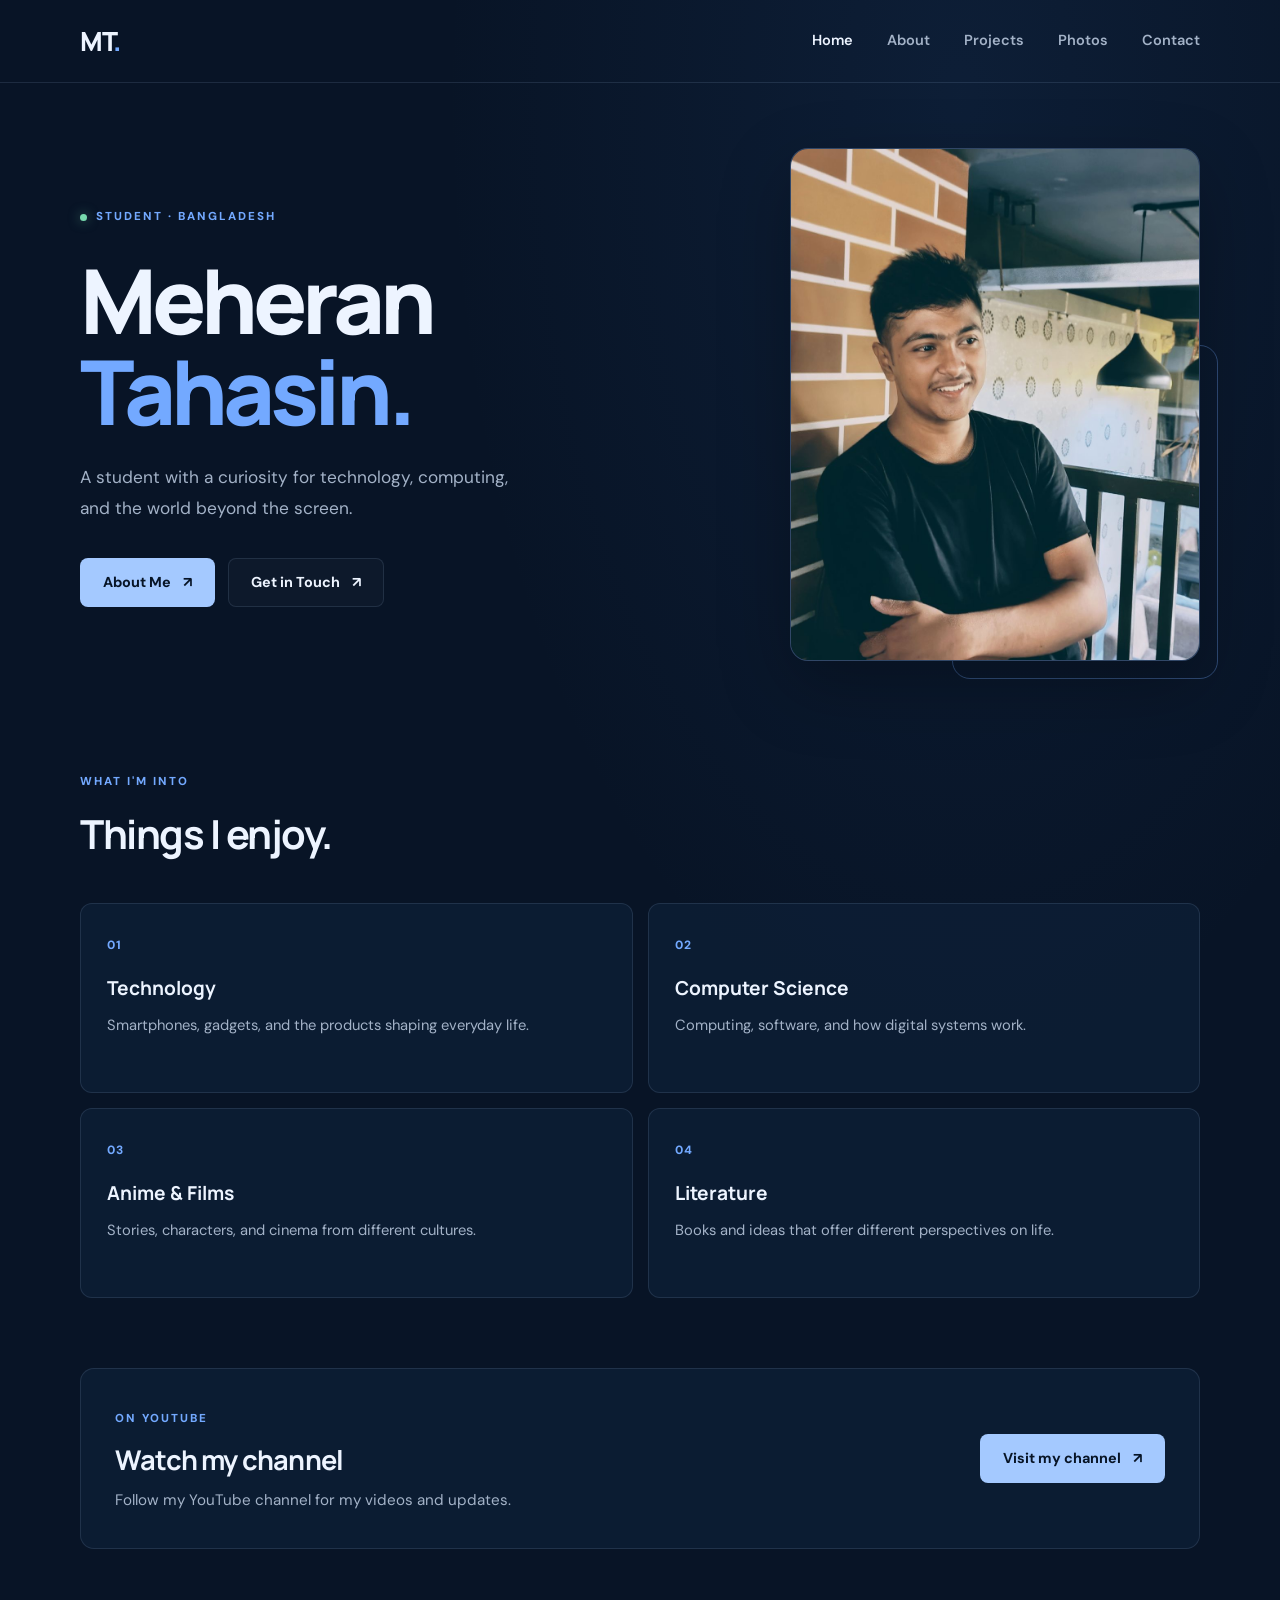
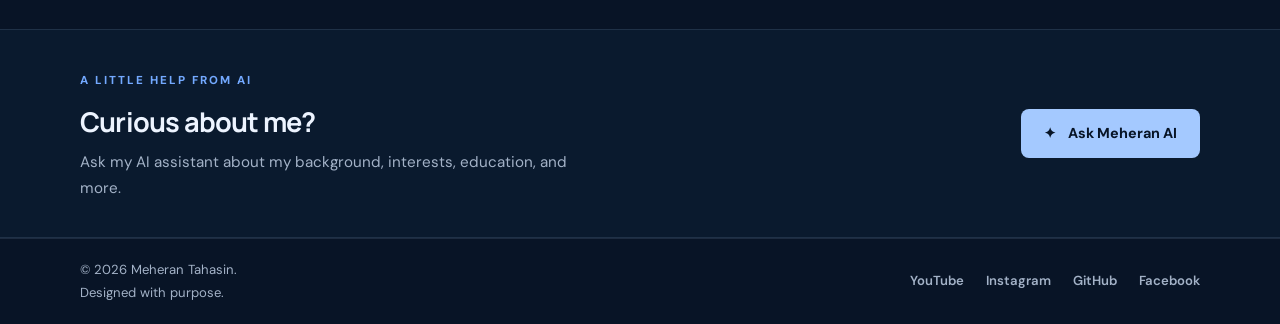
==== commit 2c375327: "Add Photos to menu Co-Authored-By: Claude Sonnet 5.5 <noreply@anthropic.com> Claude-Session: https:/" ====
--- a/index.html
+++ b/index.html
@@ -54,6 +54,7 @@
         <a href="index.html" class="active" aria-current="page">Home</a>
         <a href="about.html">About</a>
         <a href="projects.html">Projects</a>
+        <a href="photos.html">Photos</a>
         <a href="contact.html">Contact</a>
       </div>
     </nav>
--- a/styles.css
+++ b/styles.css
@@ -1171,3 +1171,200 @@
     padding-block: 20px;
   }
 }
+
+/* Photos page */
+
+.photo-grid {
+  list-style: none;
+  columns: 3;
+  column-gap: 14px;
+}
+
+.photo-grid li {
+  break-inside: avoid;
+  margin-bottom: 14px;
+}
+
+.photo-item {
+  position: relative;
+  display: block;
+  width: 100%;
+  padding: 0;
+  overflow: hidden;
+  text-align: left;
+  color: inherit;
+  border: 1px solid var(--border);
+  border-radius: 12px;
+  background: var(--surface);
+  cursor: zoom-in;
+}
+
+.photo-item img {
+  width: 100%;
+  height: auto;
+  transition: transform 0.4s ease;
+}
+
+.photo-item:hover img {
+  transform: scale(1.03);
+}
+
+.photo-caption {
+  position: absolute;
+  right: 0;
+  bottom: 0;
+  left: 0;
+  padding: 30px 14px 12px;
+  background: linear-gradient(transparent, rgba(4, 10, 20, 0.85));
+  font-size: 0.82rem;
+  font-weight: 600;
+  opacity: 0;
+  transition: opacity 0.25s ease;
+}
+
+.photo-item:hover .photo-caption,
+.photo-item:focus-visible .photo-caption {
+  opacity: 1;
+}
+
+@media (hover: none) {
+  .photo-caption {
+    opacity: 1;
+  }
+}
+
+.photo-grid + .contact-note {
+  margin-top: 70px;
+}
+
+/* Photo viewer */
+
+body.lb-open {
+  overflow: hidden;
+}
+
+.lightbox {
+  position: fixed;
+  z-index: 3000;
+  inset: 0;
+  display: flex;
+  align-items: center;
+  justify-content: center;
+  padding: 16px;
+  background: rgba(4, 10, 20, 0.95);
+}
+
+.lightbox[hidden] {
+  display: none;
+}
+
+.lb-figure {
+  display: flex;
+  flex-direction: column;
+  align-items: center;
+  gap: 12px;
+  max-width: min(92vw, 1100px);
+  margin: 0;
+}
+
+.lb-img {
+  max-width: 100%;
+  max-height: calc(100dvh - 110px);
+  object-fit: contain;
+  border-radius: 8px;
+}
+
+.lb-caption {
+  color: var(--muted);
+  font-size: 0.85rem;
+  text-align: center;
+}
+
+.lb-btn {
+  position: absolute;
+  z-index: 1;
+  width: 48px;
+  height: 48px;
+  display: grid;
+  place-items: center;
+  border: 1px solid var(--border);
+  border-radius: 50%;
+  color: var(--text);
+  background: rgba(16, 35, 60, 0.85);
+  font-size: 1.7rem;
+  line-height: 1;
+  cursor: pointer;
+}
+
+.lb-btn:hover {
+  background: rgba(40, 70, 110, 0.95);
+}
+
+.lb-close {
+  top: 16px;
+  right: 16px;
+}
+
+.lb-prev {
+  left: 16px;
+  top: 50%;
+  transform: translateY(-50%);
+}
+
+.lb-next {
+  right: 16px;
+  top: 50%;
+  transform: translateY(-50%);
+}
+
+@media (max-width: 800px) {
+  .photo-grid {
+    columns: 2;
+  }
+}
+
+@media (max-width: 600px) {
+  .photo-grid {
+    column-gap: 10px;
+  }
+
+  .photo-grid li {
+    margin-bottom: 10px;
+  }
+
+  .nav-links {
+    gap: 14px;
+  }
+
+  .nav-links a {
+    font-size: 0.78rem;
+  }
+
+  .lb-btn {
+    width: 42px;
+    height: 42px;
+  }
+
+  .lb-prev {
+    left: 8px;
+  }
+
+  .lb-next {
+    right: 8px;
+  }
+
+  .lb-close {
+    top: 10px;
+    right: 10px;
+  }
+}
+
+@media (max-width: 360px) {
+  .nav-links {
+    gap: 9px;
+  }
+
+  .nav-links a {
+    font-size: 0.7rem;
+  }
+}
